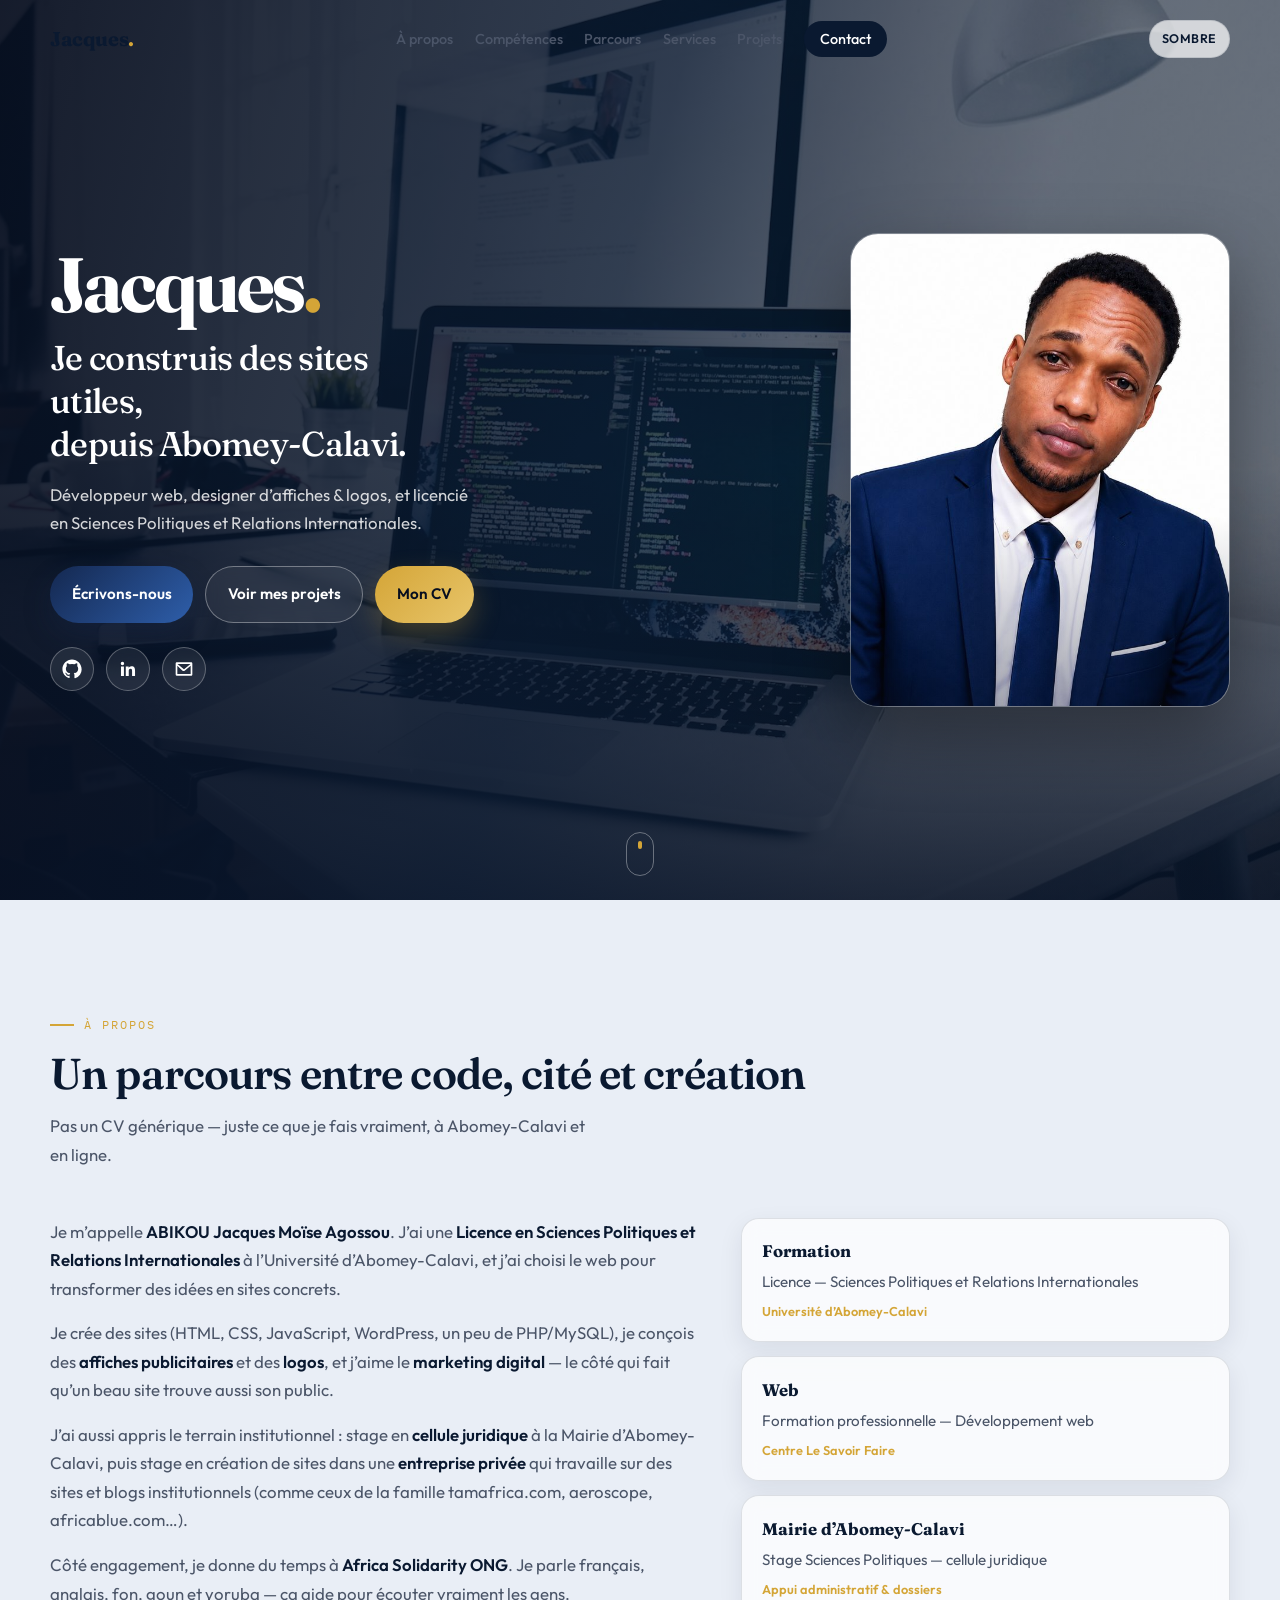
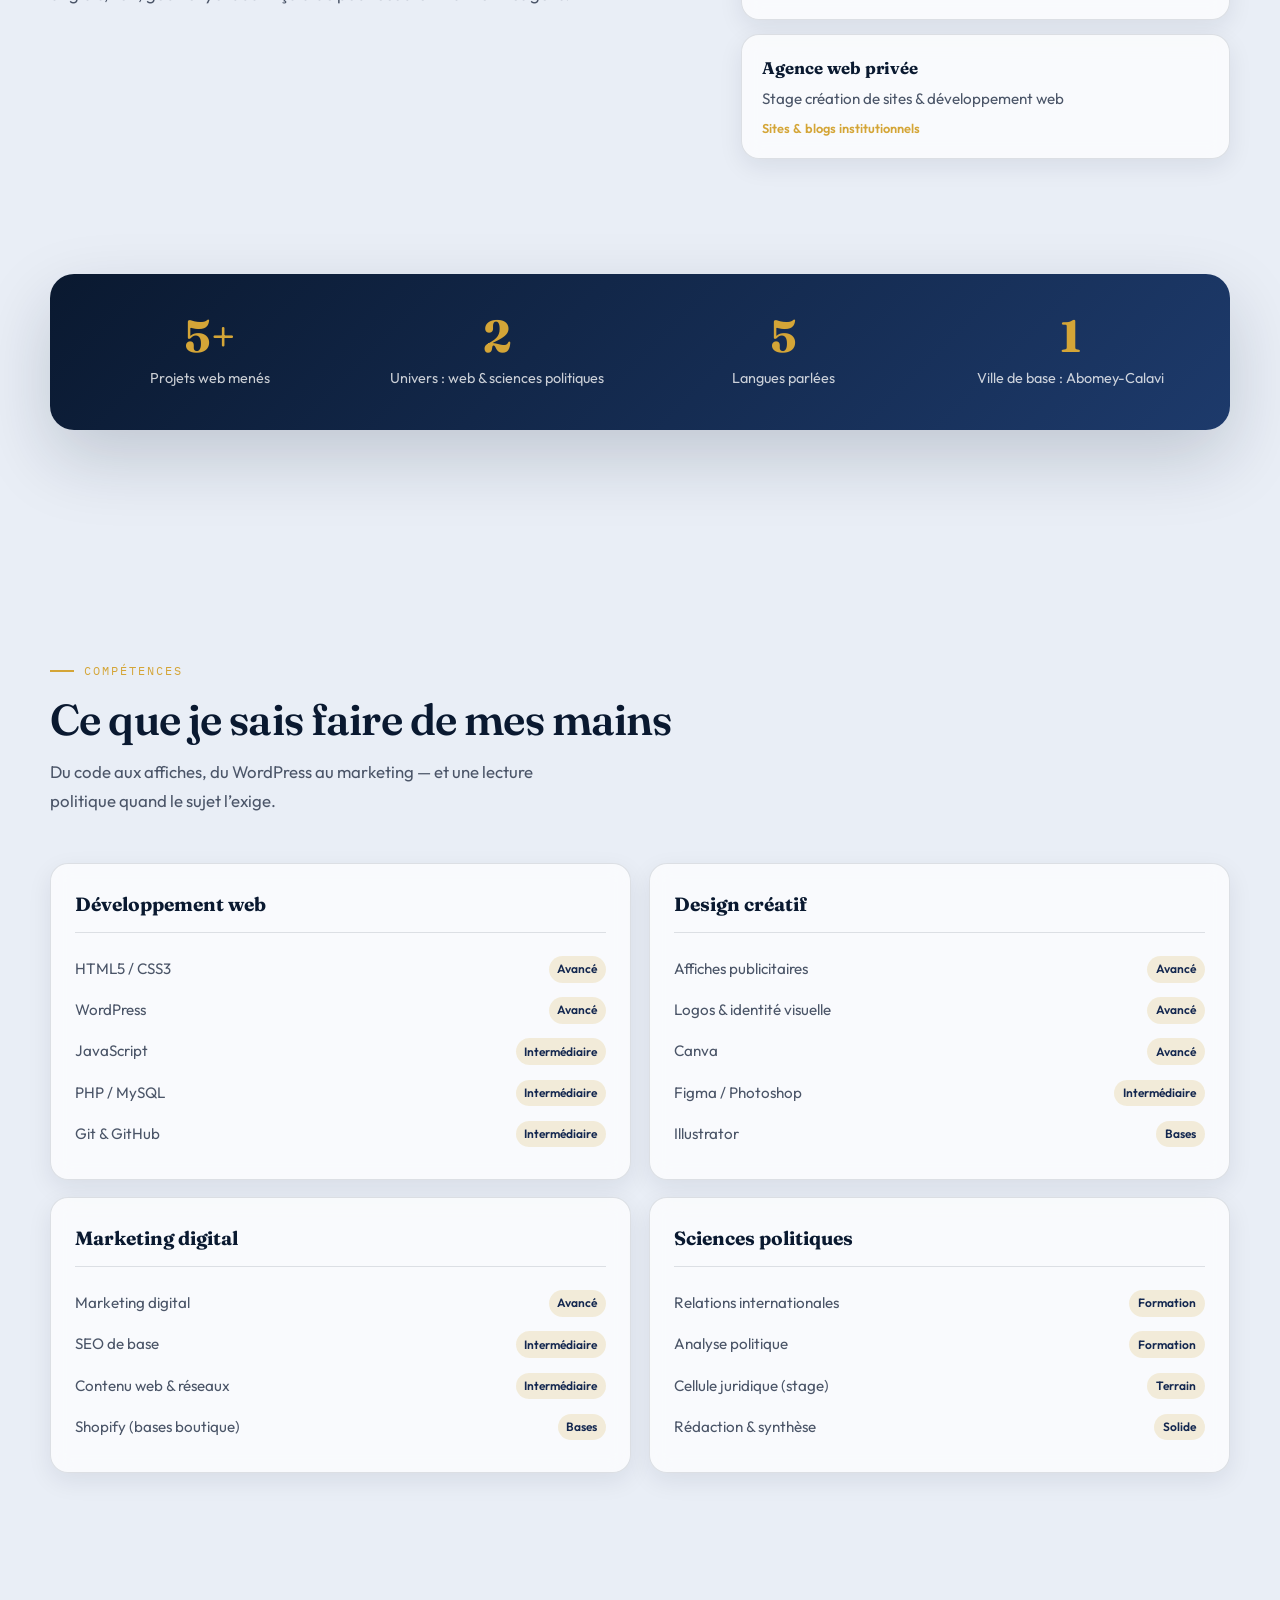
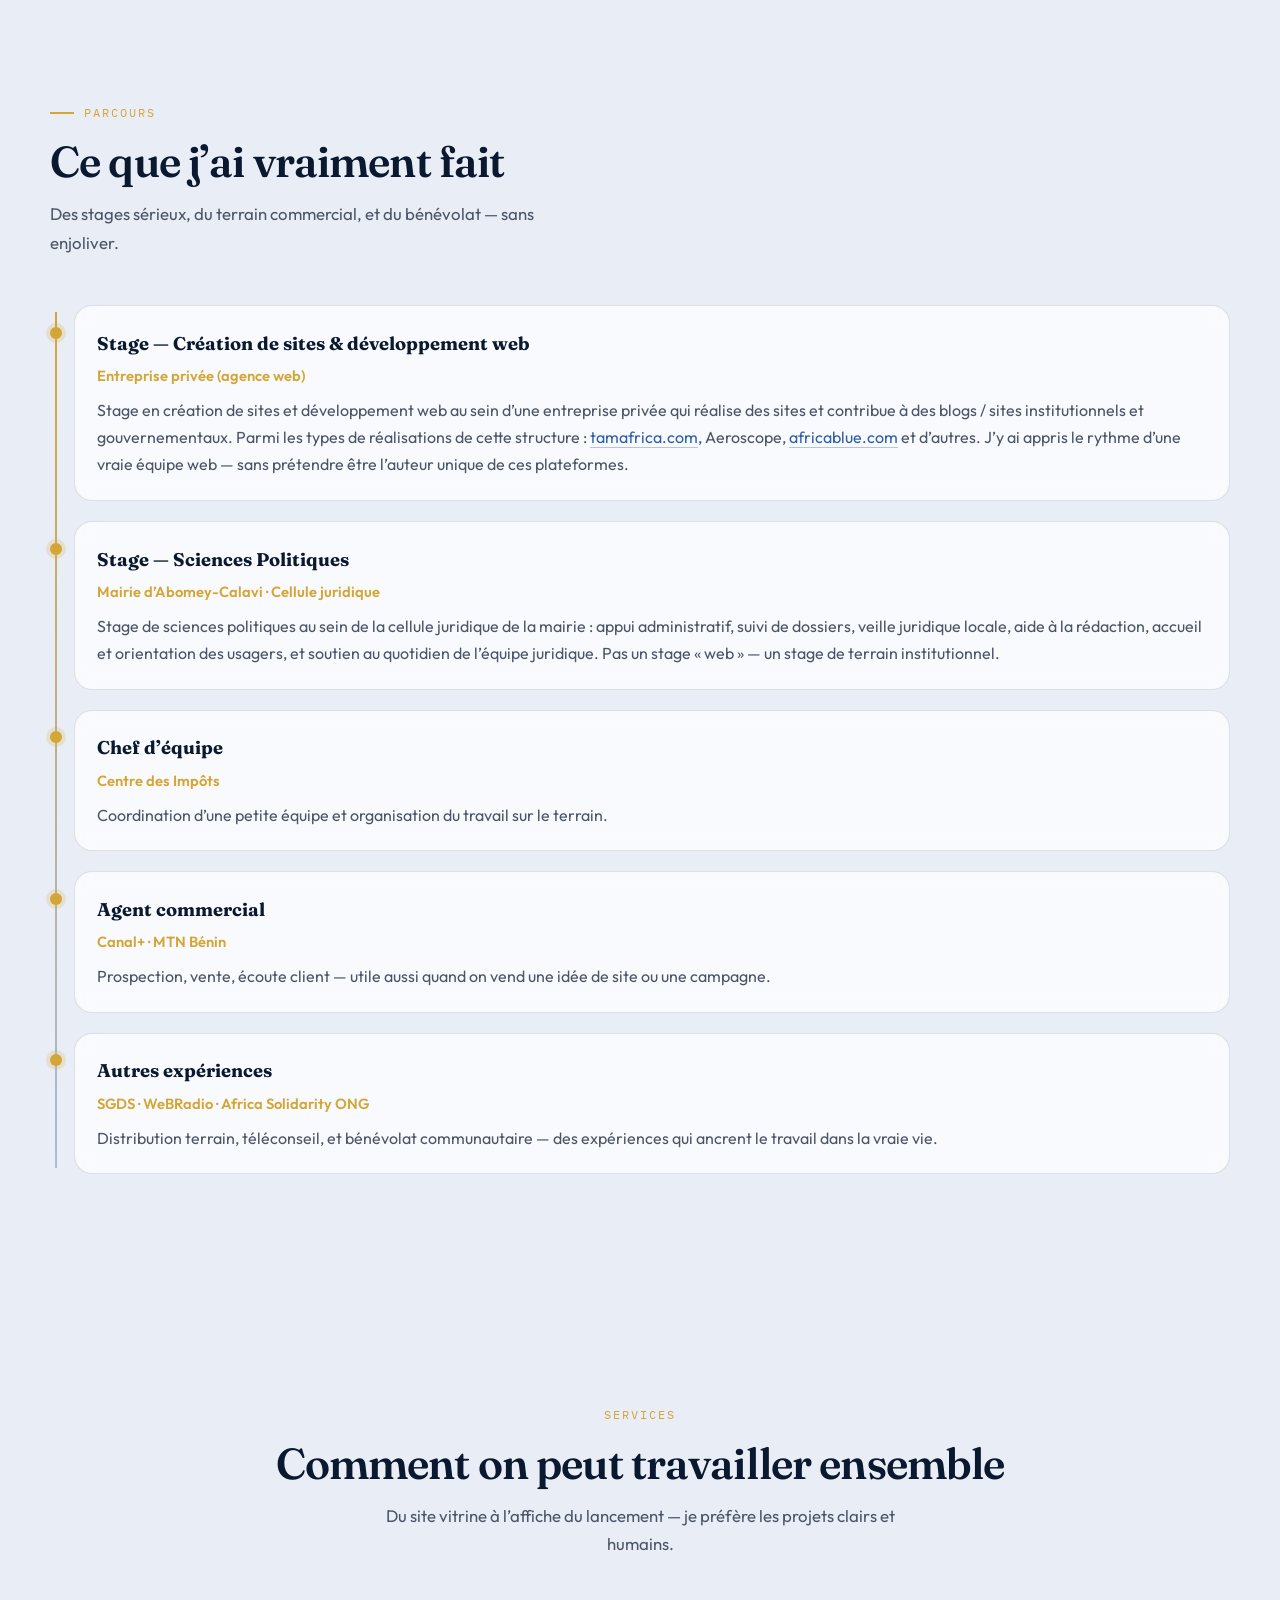
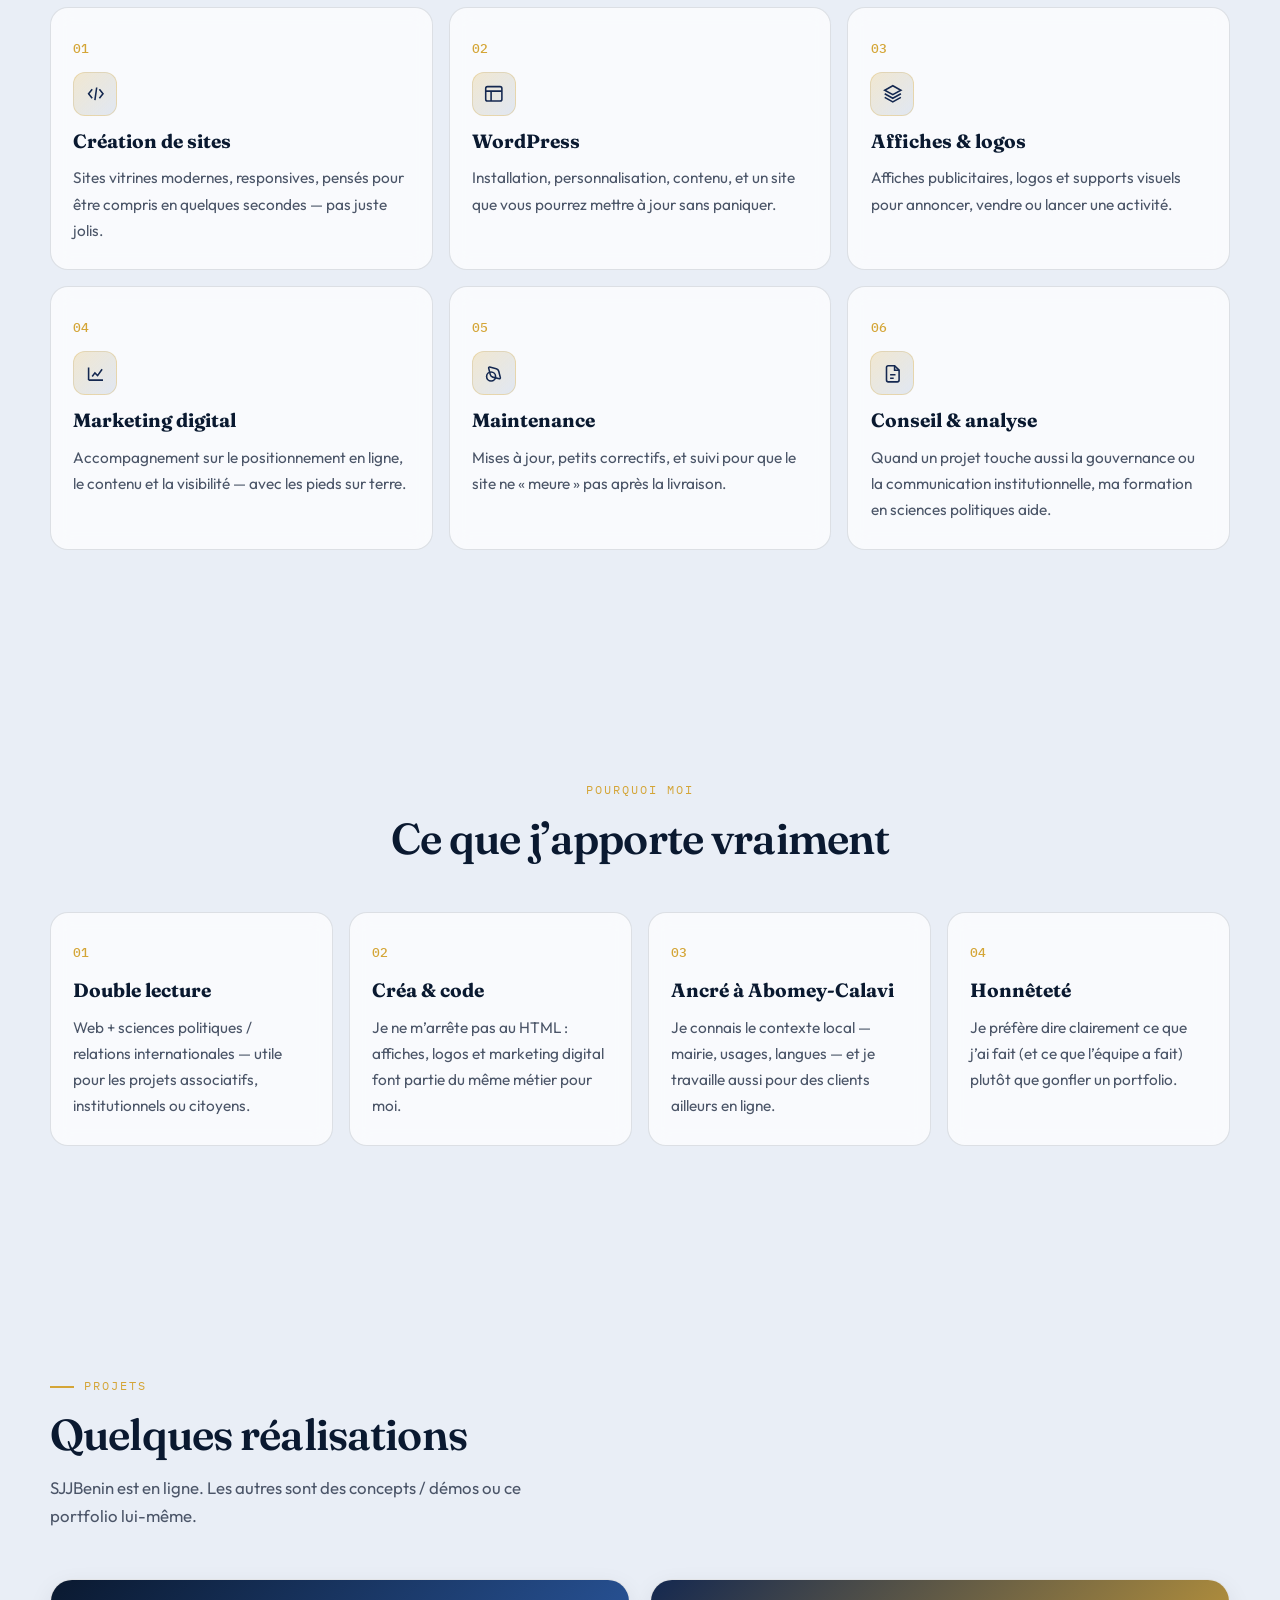
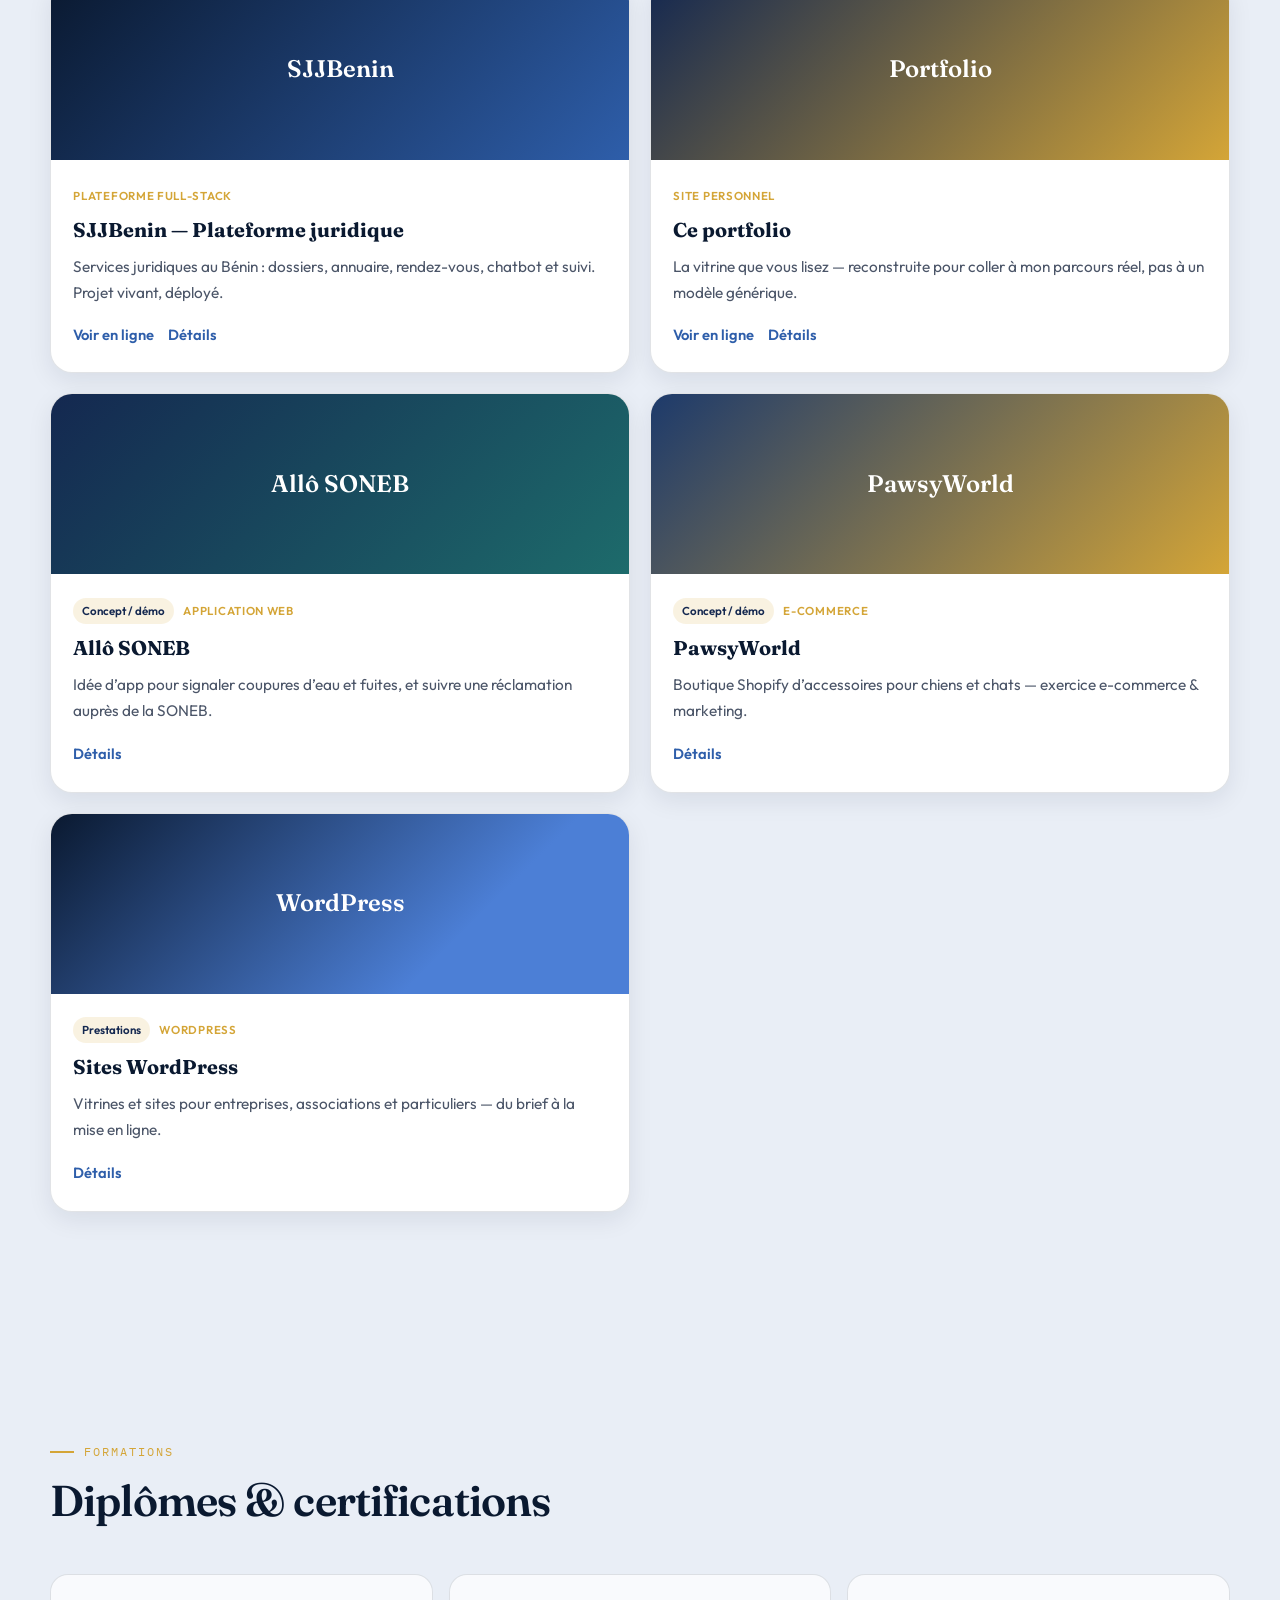
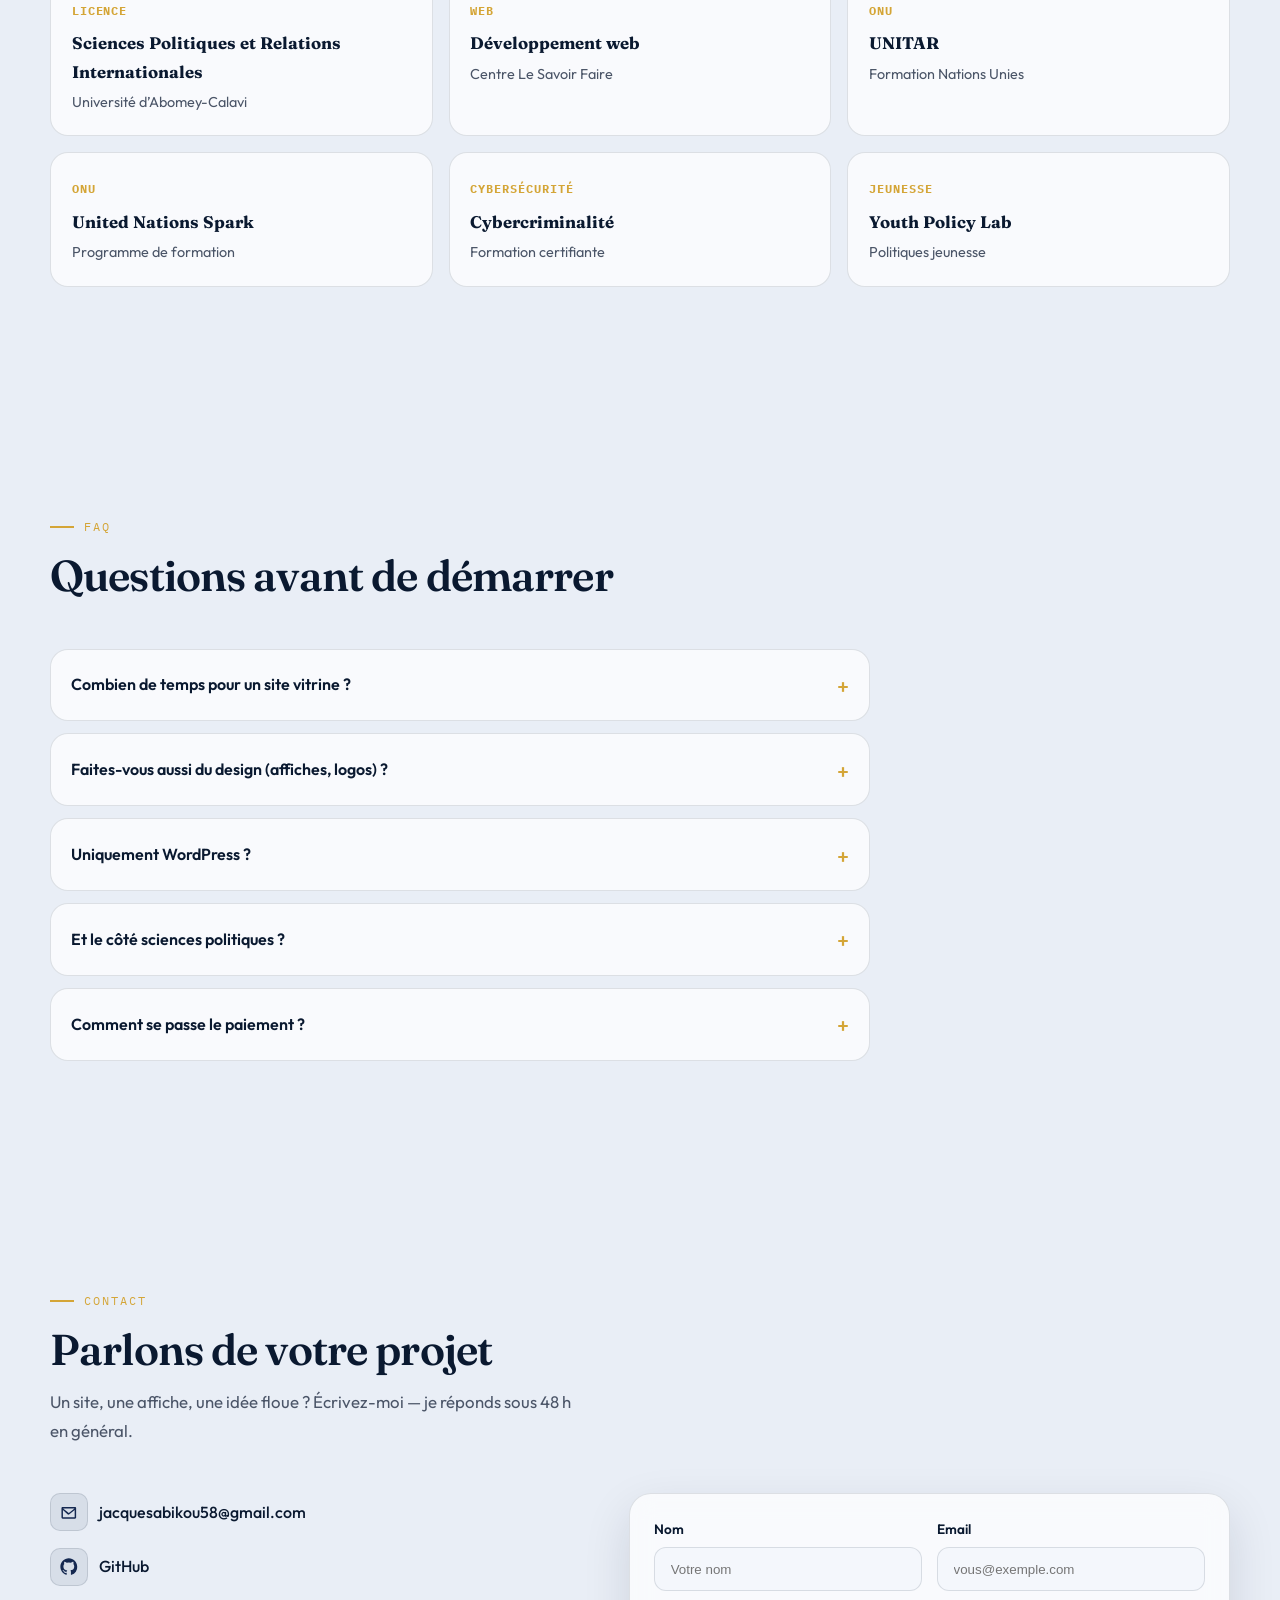
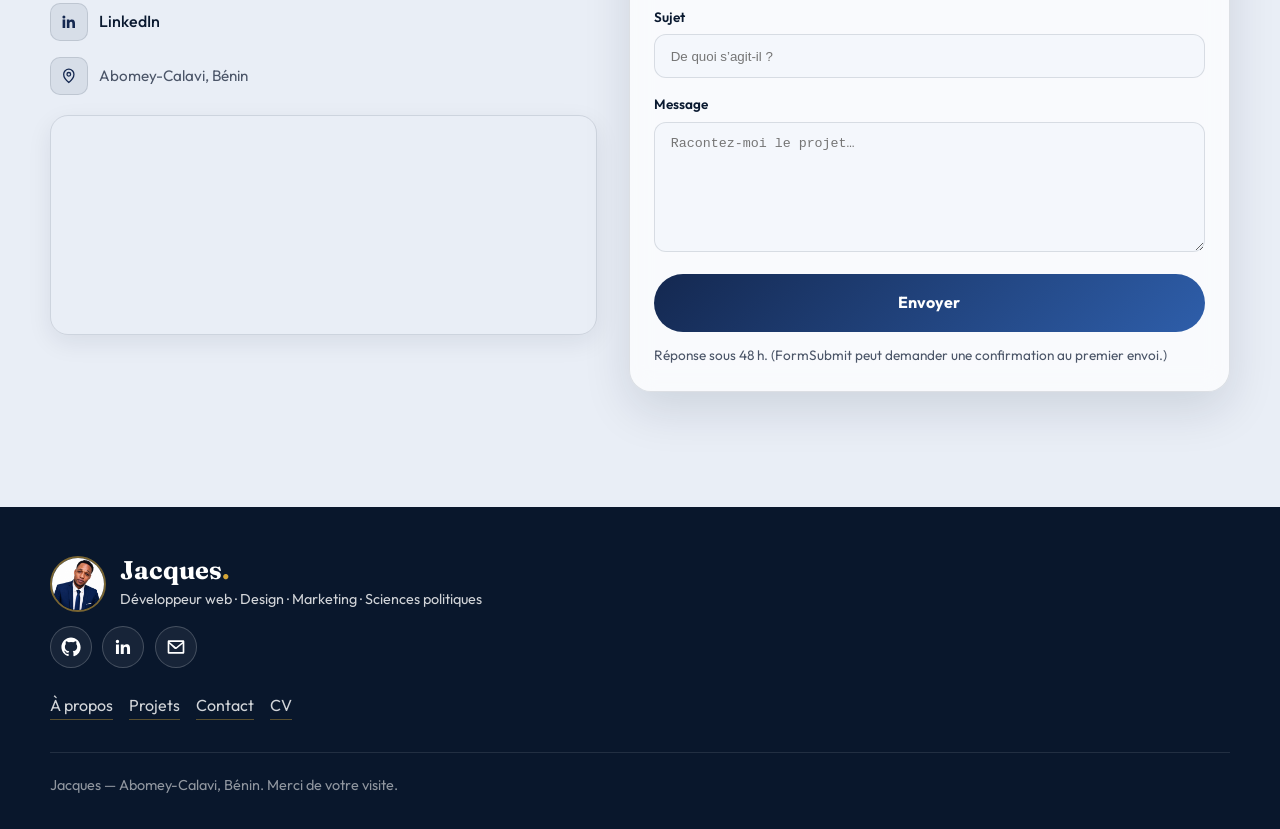
==== index.html @ 0af042c2 "Restore profile photo, laptop backdrop, and classic social icons." ====
<!DOCTYPE html>
<html lang="fr">
<head>
<meta charset="UTF-8">
<meta name="viewport" content="width=device-width, initial-scale=1.0">
<title>ABIKOU Jacques Moïse Agossou | Développeur Web & Sciences Politiques — Abomey-Calavi</title>
<meta name="description" content="Je suis Jacques, développeur web à Abomey-Calavi. Sites, WordPress, design d’affiches et logos, marketing digital — avec une formation en Sciences Politiques et Relations Internationales.">
<meta name="robots" content="index,follow">
<meta name="author" content="ABIKOU Jacques Moïse Agossou">
<meta name="theme-color" content="#0A1930">
<link rel="canonical" href="https://portfolio-jack-4640.vercel.app/">
<meta property="og:type" content="website">
<meta property="og:title" content="Jacques. — Développeur Web · Abomey-Calavi">
<meta property="og:description" content="Sites web, design créatif et marketing digital. Formation en Sciences Politiques et Relations Internationales.">
<meta property="og:url" content="https://portfolio-jack-4640.vercel.app/">
<meta property="og:image" content="https://portfolio-jack-4640.vercel.app/assets/profile.jpg">
<meta property="og:locale" content="fr_FR">
<meta name="twitter:card" content="summary_large_image">
<meta name="twitter:title" content="Jacques. — Développeur Web · Abomey-Calavi">
<meta name="twitter:description" content="Sites web, design créatif et marketing digital depuis Abomey-Calavi, Bénin.">
<meta name="twitter:image" content="https://portfolio-jack-4640.vercel.app/assets/profile.jpg">
<link rel="icon" href="assets/favicon.svg" type="image/svg+xml">
<script type="application/ld+json">
{
  "@context": "https://schema.org",
  "@type": "Person",
  "name": "ABIKOU Jacques Moïse Agossou",
  "alternateName": "Jacques",
  "email": "jacquesabikou58@gmail.com",
  "url": "https://portfolio-jack-4640.vercel.app/",
  "jobTitle": "Développeur Web",
  "description": "Développeur web, designer créatif et licencié en Sciences Politiques et Relations Internationales, basé à Abomey-Calavi, Bénin.",
  "alumniOf": {
    "@type": "CollegeOrUniversity",
    "name": "Université d'Abomey-Calavi"
  },
  "knowsAbout": [
    "Développement web",
    "WordPress",
    "Design graphique",
    "Marketing digital",
    "Sciences politiques",
    "Relations internationales"
  ],
  "address": {
    "@type": "PostalAddress",
    "addressLocality": "Abomey-Calavi",
    "addressCountry": "BJ"
  },
  "image": "https://portfolio-jack-4640.vercel.app/assets/profile.jpg",
  "sameAs": [
    "https://github.com/abikoujacquesmoiseagossou-wq",
    "https://www.linkedin.com/in/jacquesmoiseabikou-abikou/"
  ]
}
</script>
<link rel="preconnect" href="https://fonts.googleapis.com">
<link rel="preconnect" href="https://fonts.gstatic.com" crossorigin>
<link href="https://fonts.googleapis.com/css2?family=Fraunces:opsz,wght@9..144,400;9..144,500;9..144,600;9..144,700&family=Outfit:wght@300;400;500;600;700&family=IBM+Plex+Mono:wght@400;500&display=swap" rel="stylesheet">
<link rel="stylesheet" href="style.css">
</head>
<body>

<a class="skip-link" href="#main">Aller au contenu</a>

<div id="preloader" aria-hidden="true">
  <div class="loader-brand">Jacques<span>.</span></div>
  <div class="loader-bar"><i></i></div>
</div>

<div class="atmosphere" aria-hidden="true">
  <div class="orb orb-a"></div>
  <div class="orb orb-b"></div>
  <div class="orb orb-c"></div>
  <div class="grid-mesh"></div>
  <div class="grain"></div>
</div>

<header id="siteHeader">
  <nav class="nav wrap" aria-label="Navigation principale">
    <a href="#accueil" class="brand">Jacques<span class="dot">.</span></a>
    <ul class="nav-links" id="navLinks">
      <li><a href="#apropos">À propos</a></li>
      <li><a href="#competences">Compétences</a></li>
      <li><a href="#experience">Parcours</a></li>
      <li><a href="#services">Services</a></li>
      <li><a href="#projets">Projets</a></li>
      <li><a href="#contact" class="btn-nav-cta">Contact</a></li>
    </ul>
    <div class="nav-actions">
      <button type="button" class="theme-toggle" id="themeToggle" aria-label="Changer de thème">Clair</button>
      <button type="button" class="nav-toggle" id="navToggle" aria-label="Ouvrir le menu" aria-expanded="false">
        <span></span><span></span>
      </button>
    </div>
  </nav>
</header>

<main id="main">

<!-- HERO : laptop en arrière-plan, photo profil au premier plan -->
<section class="hero" id="accueil">
  <div class="hero-media" data-parallax aria-hidden="true">
    <img
      src="assets/developer-laptop.jpg"
      alt=""
      class="hero-bg-img"
      width="1600"
      height="1067"
      fetchpriority="high">
    <div class="hero-media-shade"></div>
  </div>
  <div class="wrap hero-grid">
    <div class="hero-content">
      <p class="hero-brand hero-anim" data-anim>Jacques<span>.</span></p>
      <h1 class="hero-title hero-anim" data-anim>Je construis des sites utiles,<br>depuis Abomey-Calavi.</h1>
      <p class="hero-sub hero-anim" data-anim>
        Développeur web, designer d’affiches &amp; logos, et licencié en Sciences Politiques et Relations Internationales.
      </p>
      <div class="hero-cta hero-anim" data-anim>
        <a href="#contact" class="btn btn-primary mag-btn">Écrivons-nous</a>
        <a href="#projets" class="btn btn-outline mag-btn">Voir mes projets</a>
        <a href="cv.html" class="btn btn-gold mag-btn">Mon CV</a>
      </div>
      <div class="hero-social hero-anim" data-anim>
        <a href="https://github.com/abikoujacquesmoiseagossou-wq" target="_blank" rel="noopener" aria-label="GitHub">
          <svg class="icon" viewBox="0 0 24 24" aria-hidden="true"><path fill="currentColor" d="M12 .5C5.73.5.5 5.73.5 12c0 5.08 3.29 9.39 7.86 10.91.57.1.78-.25.78-.55 0-.27-.01-1.17-.02-2.12-3.2.7-3.88-1.36-3.88-1.36-.52-1.34-1.28-1.7-1.28-1.7-1.05-.72.08-.71.08-.71 1.16.08 1.77 1.19 1.77 1.19 1.03 1.77 2.7 1.26 3.36.96.1-.75.4-1.26.73-1.55-2.55-.29-5.24-1.28-5.24-5.69 0-1.26.45-2.29 1.19-3.09-.12-.29-.52-1.47.11-3.06 0 0 .97-.31 3.18 1.18a11 11 0 0 1 5.8 0c2.2-1.49 3.17-1.18 3.17-1.18.64 1.59.24 2.77.12 3.06.74.8 1.18 1.83 1.18 3.09 0 4.42-2.69 5.4-5.25 5.68.41.36.78 1.08.78 2.17 0 1.57-.01 2.83-.01 3.22 0 .3.2.66.79.55A10.52 10.52 0 0 0 23.5 12c0-6.27-5.23-11.5-11.5-11.5z"/></svg>
        </a>
        <a href="https://www.linkedin.com/in/jacquesmoiseabikou-abikou/" target="_blank" rel="noopener" aria-label="LinkedIn">
          <svg class="icon" viewBox="0 0 24 24" aria-hidden="true"><path fill="currentColor" d="M20.45 20.45h-3.56v-5.57c0-1.33-.02-3.04-1.85-3.04-1.86 0-2.14 1.45-2.14 2.94v5.67H9.34V9h3.42v1.56h.05c.48-.9 1.64-1.85 3.37-1.85 3.6 0 4.27 2.37 4.27 5.45v6.29zM5.34 7.43a2.06 2.06 0 1 1 0-4.12 2.06 2.06 0 0 1 0 4.12zM7.12 20.45H3.56V9h3.56v11.45z"/></svg>
        </a>
        <a href="mailto:jacquesabikou58@gmail.com" aria-label="Email">
          <svg class="icon" viewBox="0 0 24 24" aria-hidden="true"><path fill="currentColor" d="M2 5.5C2 4.67 2.67 4 3.5 4h17c.83 0 1.5.67 1.5 1.5v13c0 .83-.67 1.5-1.5 1.5h-17A1.5 1.5 0 0 1 2 18.5v-13zm2.2.5 7.3 6.1a1 1 0 0 0 1 0L19.8 6H4.2zM4 8.1V18h16V8.1l-7.24 6.03a2.5 2.5 0 0 1-2.52 0L4 8.1z"/></svg>
        </a>
      </div>
    </div>
    <div class="hero-photo-wrap hero-anim" data-anim>
      <div class="photo-glass">
        <img src="assets/profile.jpg" alt="Portrait de ABIKOU Jacques Moïse Agossou" class="hero-photo" width="480" height="600">
      </div>
    </div>
  </div>
  <a href="#apropos" class="scroll-cue" aria-label="Descendre vers À propos"><span></span></a>
</section>

<!-- À PROPOS -->
<section id="apropos">
  <div class="wrap">
    <div class="section-head reveal">
      <p class="eyebrow">À propos</p>
      <h2 class="section-title">Un parcours entre code, cité et création</h2>
      <p class="section-lead">Pas un CV générique — juste ce que je fais vraiment, à Abomey-Calavi et en ligne.</p>
    </div>

    <div class="about-layout">
      <div class="about-copy reveal">
        <p>Je m’appelle <strong>ABIKOU Jacques Moïse Agossou</strong>. J’ai une <strong>Licence en Sciences Politiques et Relations Internationales</strong> à l’Université d’Abomey-Calavi, et j’ai choisi le web pour transformer des idées en sites concrets.</p>
        <p>Je crée des sites (HTML, CSS, JavaScript, WordPress, un peu de PHP/MySQL), je conçois des <strong>affiches publicitaires</strong> et des <strong>logos</strong>, et j’aime le <strong>marketing digital</strong> — le côté qui fait qu’un beau site trouve aussi son public.</p>
        <p>J’ai aussi appris le terrain institutionnel : stage en <strong>cellule juridique</strong> à la Mairie d’Abomey-Calavi, puis stage en création de sites dans une <strong>entreprise privée</strong> qui travaille sur des sites et blogs institutionnels (comme ceux de la famille tamafrica.com, aeroscope, africablue.com…).</p>
        <p>Côté engagement, je donne du temps à <strong>Africa Solidarity ONG</strong>. Je parle français, anglais, fon, goun et yoruba — ça aide pour écouter vraiment les gens.</p>
      </div>

      <aside class="about-facts reveal reveal-delay-1">
        <div class="fact">
          <h3>Formation</h3>
          <p>Licence — Sciences Politiques et Relations Internationales</p>
          <span>Université d’Abomey-Calavi</span>
        </div>
        <div class="fact">
          <h3>Web</h3>
          <p>Formation professionnelle — Développement web</p>
          <span>Centre Le Savoir Faire</span>
        </div>
        <div class="fact">
          <h3>Mairie d’Abomey-Calavi</h3>
          <p>Stage Sciences Politiques — cellule juridique</p>
          <span>Appui administratif &amp; dossiers</span>
        </div>
        <div class="fact">
          <h3>Agence web privée</h3>
          <p>Stage création de sites &amp; développement web</p>
          <span>Sites &amp; blogs institutionnels</span>
        </div>
      </aside>
    </div>
  </div>
</section>

<!-- CHIFFRES -->
<section id="stats" class="stats-section">
  <div class="wrap">
    <div class="stats-grid">
      <div class="stat reveal">
        <div class="stat-num" data-count="5"><span class="num-value">0</span>+</div>
        <p>Projets web menés</p>
      </div>
      <div class="stat reveal reveal-delay-1">
        <div class="stat-num" data-count="2"><span class="num-value">0</span></div>
        <p>Univers : web &amp; sciences politiques</p>
      </div>
      <div class="stat reveal reveal-delay-2">
        <div class="stat-num" data-count="5"><span class="num-value">0</span></div>
        <p>Langues parlées</p>
      </div>
      <div class="stat reveal reveal-delay-3">
        <div class="stat-num" data-count="1"><span class="num-value">0</span></div>
        <p>Ville de base : Abomey-Calavi</p>
      </div>
    </div>
  </div>
</section>

<!-- COMPÉTENCES -->
<section id="competences">
  <div class="wrap">
    <div class="section-head reveal">
      <p class="eyebrow">Compétences</p>
      <h2 class="section-title">Ce que je sais faire de mes mains</h2>
      <p class="section-lead">Du code aux affiches, du WordPress au marketing — et une lecture politique quand le sujet l’exige.</p>
    </div>

    <div class="skills-grid">
      <article class="skill-panel reveal">
        <h3>Développement web</h3>
        <ul>
          <li><span>HTML5 / CSS3</span><em>Avancé</em></li>
          <li><span>WordPress</span><em>Avancé</em></li>
          <li><span>JavaScript</span><em>Intermédiaire</em></li>
          <li><span>PHP / MySQL</span><em>Intermédiaire</em></li>
          <li><span>Git &amp; GitHub</span><em>Intermédiaire</em></li>
        </ul>
      </article>
      <article class="skill-panel reveal reveal-delay-1">
        <h3>Design créatif</h3>
        <ul>
          <li><span>Affiches publicitaires</span><em>Avancé</em></li>
          <li><span>Logos &amp; identité visuelle</span><em>Avancé</em></li>
          <li><span>Canva</span><em>Avancé</em></li>
          <li><span>Figma / Photoshop</span><em>Intermédiaire</em></li>
          <li><span>Illustrator</span><em>Bases</em></li>
        </ul>
      </article>
      <article class="skill-panel reveal reveal-delay-2">
        <h3>Marketing digital</h3>
        <ul>
          <li><span>Marketing digital</span><em>Avancé</em></li>
          <li><span>SEO de base</span><em>Intermédiaire</em></li>
          <li><span>Contenu web &amp; réseaux</span><em>Intermédiaire</em></li>
          <li><span>Shopify (bases boutique)</span><em>Bases</em></li>
        </ul>
      </article>
      <article class="skill-panel reveal reveal-delay-3">
        <h3>Sciences politiques</h3>
        <ul>
          <li><span>Relations internationales</span><em>Formation</em></li>
          <li><span>Analyse politique</span><em>Formation</em></li>
          <li><span>Cellule juridique (stage)</span><em>Terrain</em></li>
          <li><span>Rédaction &amp; synthèse</span><em>Solide</em></li>
        </ul>
      </article>
    </div>
  </div>
</section>

<!-- EXPÉRIENCES -->
<section id="experience">
  <div class="wrap">
    <div class="section-head reveal">
      <p class="eyebrow">Parcours</p>
      <h2 class="section-title">Ce que j’ai vraiment fait</h2>
      <p class="section-lead">Des stages sérieux, du terrain commercial, et du bénévolat — sans enjoliver.</p>
    </div>

    <div class="timeline">
      <article class="t-item reveal">
        <div class="t-dot" aria-hidden="true"></div>
        <div class="t-body">
          <h3>Stage — Création de sites &amp; développement web</h3>
          <h4>Entreprise privée (agence web)</h4>
          <p>Stage en création de sites et développement web au sein d’une entreprise privée qui réalise des sites et contribue à des blogs / sites institutionnels et gouvernementaux. Parmi les types de réalisations de cette structure : <a href="https://tamafrica.com" target="_blank" rel="noopener">tamafrica.com</a>, Aeroscope, <a href="https://africablue.com" target="_blank" rel="noopener">africablue.com</a> et d’autres. J’y ai appris le rythme d’une vraie équipe web — sans prétendre être l’auteur unique de ces plateformes.</p>
        </div>
      </article>
      <article class="t-item reveal reveal-delay-1">
        <div class="t-dot" aria-hidden="true"></div>
        <div class="t-body">
          <h3>Stage — Sciences Politiques</h3>
          <h4>Mairie d’Abomey-Calavi · Cellule juridique</h4>
          <p>Stage de sciences politiques au sein de la cellule juridique de la mairie : appui administratif, suivi de dossiers, veille juridique locale, aide à la rédaction, accueil et orientation des usagers, et soutien au quotidien de l’équipe juridique. Pas un stage « web » — un stage de terrain institutionnel.</p>
        </div>
      </article>
      <article class="t-item reveal reveal-delay-2">
        <div class="t-dot" aria-hidden="true"></div>
        <div class="t-body">
          <h3>Chef d’équipe</h3>
          <h4>Centre des Impôts</h4>
          <p>Coordination d’une petite équipe et organisation du travail sur le terrain.</p>
        </div>
      </article>
      <article class="t-item reveal">
        <div class="t-dot" aria-hidden="true"></div>
        <div class="t-body">
          <h3>Agent commercial</h3>
          <h4>Canal+ · MTN Bénin</h4>
          <p>Prospection, vente, écoute client — utile aussi quand on vend une idée de site ou une campagne.</p>
        </div>
      </article>
      <article class="t-item reveal reveal-delay-1">
        <div class="t-dot" aria-hidden="true"></div>
        <div class="t-body">
          <h3>Autres expériences</h3>
          <h4>SGDS · WeBRadio · Africa Solidarity ONG</h4>
          <p>Distribution terrain, téléconseil, et bénévolat communautaire — des expériences qui ancrent le travail dans la vraie vie.</p>
        </div>
      </article>
    </div>
  </div>
</section>

<!-- SERVICES -->
<section id="services">
  <div class="wrap">
    <div class="section-head center reveal">
      <p class="eyebrow">Services</p>
      <h2 class="section-title">Comment on peut travailler ensemble</h2>
      <p class="section-lead">Du site vitrine à l’affiche du lancement — je préfère les projets clairs et humains.</p>
    </div>

    <div class="services-grid">
      <article class="service-card reveal">
        <span class="service-num">01</span>
        <span class="service-icon" aria-hidden="true">
          <svg class="icon" viewBox="0 0 24 24" fill="none" stroke="currentColor" stroke-width="1.75"><path d="M8 7 4 12l4 5M16 7l4 5-4 5M13 5l-2 14"/></svg>
        </span>
        <h3>Création de sites</h3>
        <p>Sites vitrines modernes, responsives, pensés pour être compris en quelques secondes — pas juste jolis.</p>
      </article>
      <article class="service-card reveal reveal-delay-1">
        <span class="service-num">02</span>
        <span class="service-icon" aria-hidden="true">
          <svg class="icon" viewBox="0 0 24 24" fill="none" stroke="currentColor" stroke-width="1.75"><rect x="3" y="4" width="18" height="16" rx="2"/><path d="M3 9h18M9 20V9"/></svg>
        </span>
        <h3>WordPress</h3>
        <p>Installation, personnalisation, contenu, et un site que vous pourrez mettre à jour sans paniquer.</p>
      </article>
      <article class="service-card reveal reveal-delay-2">
        <span class="service-num">03</span>
        <span class="service-icon" aria-hidden="true">
          <svg class="icon" viewBox="0 0 24 24" fill="none" stroke="currentColor" stroke-width="1.75"><path d="M12 3 3 8l9 5 9-5-9-5z"/><path d="M3 12l9 5 9-5M3 16l9 5 9-5"/></svg>
        </span>
        <h3>Affiches &amp; logos</h3>
        <p>Affiches publicitaires, logos et supports visuels pour annoncer, vendre ou lancer une activité.</p>
      </article>
      <article class="service-card reveal">
        <span class="service-num">04</span>
        <span class="service-icon" aria-hidden="true">
          <svg class="icon" viewBox="0 0 24 24" fill="none" stroke="currentColor" stroke-width="1.75"><path d="M4 19V5M4 19h16M8 15l3-4 3 3 5-7"/></svg>
        </span>
        <h3>Marketing digital</h3>
        <p>Accompagnement sur le positionnement en ligne, le contenu et la visibilité — avec les pieds sur terre.</p>
      </article>
      <article class="service-card reveal reveal-delay-1">
        <span class="service-num">05</span>
        <span class="service-icon" aria-hidden="true">
          <svg class="icon" viewBox="0 0 24 24" fill="none" stroke="currentColor" stroke-width="1.75"><path d="M14.7 6.3a4 4 0 0 1 2.8 2.8l1.8 7.2a1 1 0 0 1-1.2 1.2l-7.2-1.8a4 4 0 0 1-2.8-2.8L6.3 5.7a1 1 0 0 1 1.2-1.2l7.2 1.8z"/><circle cx="9" cy="15" r="5"/></svg>
        </span>
        <h3>Maintenance</h3>
        <p>Mises à jour, petits correctifs, et suivi pour que le site ne « meure » pas après la livraison.</p>
      </article>
      <article class="service-card reveal reveal-delay-2">
        <span class="service-num">06</span>
        <span class="service-icon" aria-hidden="true">
          <svg class="icon" viewBox="0 0 24 24" fill="none" stroke="currentColor" stroke-width="1.75"><path d="M14 3H7a2 2 0 0 0-2 2v14a2 2 0 0 0 2 2h10a2 2 0 0 0 2-2V8l-5-5z"/><path d="M14 3v5h5M9 13h6M9 17h4"/></svg>
        </span>
        <h3>Conseil &amp; analyse</h3>
        <p>Quand un projet touche aussi la gouvernance ou la communication institutionnelle, ma formation en sciences politiques aide.</p>
      </article>
    </div>
  </div>
</section>

<!-- POURQUOI -->
<section id="pourquoi">
  <div class="wrap">
    <div class="section-head center reveal">
      <p class="eyebrow">Pourquoi moi</p>
      <h2 class="section-title">Ce que j’apporte vraiment</h2>
    </div>
    <div class="why-grid">
      <article class="why-card reveal">
        <span>01</span>
        <h3>Double lecture</h3>
        <p>Web + sciences politiques / relations internationales — utile pour les projets associatifs, institutionnels ou citoyens.</p>
      </article>
      <article class="why-card reveal reveal-delay-1">
        <span>02</span>
        <h3>Créa &amp; code</h3>
        <p>Je ne m’arrête pas au HTML : affiches, logos et marketing digital font partie du même métier pour moi.</p>
      </article>
      <article class="why-card reveal reveal-delay-2">
        <span>03</span>
        <h3>Ancré à Abomey-Calavi</h3>
        <p>Je connais le contexte local — mairie, usages, langues — et je travaille aussi pour des clients ailleurs en ligne.</p>
      </article>
      <article class="why-card reveal reveal-delay-3">
        <span>04</span>
        <h3>Honnêteté</h3>
        <p>Je préfère dire clairement ce que j’ai fait (et ce que l’équipe a fait) plutôt que gonfler un portfolio.</p>
      </article>
    </div>
  </div>
</section>

<!-- PROJETS -->
<section id="projets">
  <div class="wrap">
    <div class="section-head reveal">
      <p class="eyebrow">Projets</p>
      <h2 class="section-title">Quelques réalisations</h2>
      <p class="section-lead">SJJBenin est en ligne. Les autres sont des concepts / démos ou ce portfolio lui-même.</p>
    </div>

    <div class="grid-projects">
      <article class="project-card reveal">
        <div class="project-thumb thumb-a"><span>SJJBenin</span></div>
        <div class="project-body">
          <span class="project-tag">Plateforme full-stack</span>
          <h3>SJJBenin — Plateforme juridique</h3>
          <p>Services juridiques au Bénin : dossiers, annuaire, rendez-vous, chatbot et suivi. Projet vivant, déployé.</p>
          <div class="project-actions">
            <a href="https://juridiques-project.vercel.app/" class="project-live" target="_blank" rel="noopener">Voir en ligne</a>
            <button type="button" class="project-link" data-project="juridiques">Détails</button>
          </div>
        </div>
      </article>

      <article class="project-card reveal reveal-delay-1">
        <div class="project-thumb thumb-e"><span>Portfolio</span></div>
        <div class="project-body">
          <span class="project-tag">Site personnel</span>
          <h3>Ce portfolio</h3>
          <p>La vitrine que vous lisez — reconstruite pour coller à mon parcours réel, pas à un modèle générique.</p>
          <div class="project-actions">
            <a href="https://portfolio-jack-4640.vercel.app/" class="project-live" target="_blank" rel="noopener">Voir en ligne</a>
            <button type="button" class="project-link" data-project="portfolio">Détails</button>
          </div>
        </div>
      </article>

      <article class="project-card reveal reveal-delay-2">
        <div class="project-thumb thumb-b"><span>Allô SONEB</span></div>
        <div class="project-body">
          <span class="project-badge">Concept / démo</span>
          <span class="project-tag">Application web</span>
          <h3>Allô SONEB</h3>
          <p>Idée d’app pour signaler coupures d’eau et fuites, et suivre une réclamation auprès de la SONEB.</p>
          <button type="button" class="project-link" data-project="soneb">Détails</button>
        </div>
      </article>

      <article class="project-card reveal reveal-delay-3">
        <div class="project-thumb thumb-c"><span>PawsyWorld</span></div>
        <div class="project-body">
          <span class="project-badge">Concept / démo</span>
          <span class="project-tag">E-commerce</span>
          <h3>PawsyWorld</h3>
          <p>Boutique Shopify d’accessoires pour chiens et chats — exercice e-commerce &amp; marketing.</p>
          <button type="button" class="project-link" data-project="pawsy">Détails</button>
        </div>
      </article>

      <article class="project-card reveal">
        <div class="project-thumb thumb-d"><span>WordPress</span></div>
        <div class="project-body">
          <span class="project-badge">Prestations</span>
          <span class="project-tag">WordPress</span>
          <h3>Sites WordPress</h3>
          <p>Vitrines et sites pour entreprises, associations et particuliers — du brief à la mise en ligne.</p>
          <button type="button" class="project-link" data-project="wordpress">Détails</button>
        </div>
      </article>
    </div>
  </div>
</section>

<!-- CERTIFICATIONS -->
<section id="certifications">
  <div class="wrap">
    <div class="section-head reveal">
      <p class="eyebrow">Formations</p>
      <h2 class="section-title">Diplômes &amp; certifications</h2>
    </div>
    <div class="cert-grid">
      <div class="cert-card reveal">
        <strong>Licence</strong>
        <h3>Sciences Politiques et Relations Internationales</h3>
        <p>Université d’Abomey-Calavi</p>
      </div>
      <div class="cert-card reveal reveal-delay-1">
        <strong>Web</strong>
        <h3>Développement web</h3>
        <p>Centre Le Savoir Faire</p>
      </div>
      <div class="cert-card reveal reveal-delay-2">
        <strong>ONU</strong>
        <h3>UNITAR</h3>
        <p>Formation Nations Unies</p>
      </div>
      <div class="cert-card reveal reveal-delay-3">
        <strong>ONU</strong>
        <h3>United Nations Spark</h3>
        <p>Programme de formation</p>
      </div>
      <div class="cert-card reveal">
        <strong>Cybersécurité</strong>
        <h3>Cybercriminalité</h3>
        <p>Formation certifiante</p>
      </div>
      <div class="cert-card reveal reveal-delay-1">
        <strong>Jeunesse</strong>
        <h3>Youth Policy Lab</h3>
        <p>Politiques jeunesse</p>
      </div>
    </div>
  </div>
</section>

<!-- FAQ -->
<section id="faq">
  <div class="wrap">
    <div class="section-head reveal">
      <p class="eyebrow">FAQ</p>
      <h2 class="section-title">Questions avant de démarrer</h2>
    </div>
    <div class="faq-list">
      <div class="faq-item reveal">
        <button type="button" class="faq-question" aria-expanded="false">Combien de temps pour un site vitrine ? <span class="faq-icon">+</span></button>
        <div class="faq-answer"><div class="faq-answer-inner">Souvent 1 à 3 semaines selon le contenu et les allers-retours. On fixe un calendrier réaliste dès le départ.</div></div>
      </div>
      <div class="faq-item reveal">
        <button type="button" class="faq-question" aria-expanded="false">Faites-vous aussi du design (affiches, logos) ? <span class="faq-icon">+</span></button>
        <div class="faq-answer"><div class="faq-answer-inner">Oui. Affiches publicitaires, logos et supports de communication font partie de ce que je propose, en plus du web.</div></div>
      </div>
      <div class="faq-item reveal">
        <button type="button" class="faq-question" aria-expanded="false">Uniquement WordPress ? <span class="faq-icon">+</span></button>
        <div class="faq-answer"><div class="faq-answer-inner">Non. WordPress quand c’est le bon outil ; sinon HTML/CSS/JS sur-mesure selon le besoin et le budget.</div></div>
      </div>
      <div class="faq-item reveal">
        <button type="button" class="faq-question" aria-expanded="false">Et le côté sciences politiques ? <span class="faq-icon">+</span></button>
        <div class="faq-answer"><div class="faq-answer-inner">Je peux aider sur la lecture d’enjeux, la rédaction ou la communication de projets à dimension institutionnelle / citoyenne — en plus du site.</div></div>
      </div>
      <div class="faq-item reveal">
        <button type="button" class="faq-question" aria-expanded="false">Comment se passe le paiement ? <span class="faq-icon">+</span></button>
        <div class="faq-answer"><div class="faq-answer-inner">On se met d’accord avant de commencer : en général un acompte, puis le solde à la livraison.</div></div>
      </div>
    </div>
  </div>
</section>

<!-- CONTACT -->
<section id="contact">
  <div class="wrap">
    <div class="section-head reveal">
      <p class="eyebrow">Contact</p>
      <h2 class="section-title">Parlons de votre projet</h2>
      <p class="section-lead">Un site, une affiche, une idée floue ? Écrivez-moi — je réponds sous 48 h en général.</p>
    </div>

    <div class="contact-grid">
      <div class="reveal">
        <div class="contact-links">
          <a href="mailto:jacquesabikou58@gmail.com">
            <span class="ci-icon" aria-hidden="true"><svg class="icon" viewBox="0 0 24 24"><path fill="currentColor" d="M2 5.5C2 4.67 2.67 4 3.5 4h17c.83 0 1.5.67 1.5 1.5v13c0 .83-.67 1.5-1.5 1.5h-17A1.5 1.5 0 0 1 2 18.5v-13zm2.2.5 7.3 6.1a1 1 0 0 0 1 0L19.8 6H4.2zM4 8.1V18h16V8.1l-7.24 6.03a2.5 2.5 0 0 1-2.52 0L4 8.1z"/></svg></span>
            jacquesabikou58@gmail.com
          </a>
          <a href="https://github.com/abikoujacquesmoiseagossou-wq" target="_blank" rel="noopener">
            <span class="ci-icon" aria-hidden="true"><svg class="icon" viewBox="0 0 24 24"><path fill="currentColor" d="M12 .5C5.73.5.5 5.73.5 12c0 5.08 3.29 9.39 7.86 10.91.57.1.78-.25.78-.55 0-.27-.01-1.17-.02-2.12-3.2.7-3.88-1.36-3.88-1.36-.52-1.34-1.28-1.7-1.28-1.7-1.05-.72.08-.71.08-.71 1.16.08 1.77 1.19 1.77 1.19 1.03 1.77 2.7 1.26 3.36.96.1-.75.4-1.26.73-1.55-2.55-.29-5.24-1.28-5.24-5.69 0-1.26.45-2.29 1.19-3.09-.12-.29-.52-1.47.11-3.06 0 0 .97-.31 3.18 1.18a11 11 0 0 1 5.8 0c2.2-1.49 3.17-1.18 3.17-1.18.64 1.59.24 2.77.12 3.06.74.8 1.18 1.83 1.18 3.09 0 4.42-2.69 5.4-5.25 5.68.41.36.78 1.08.78 2.17 0 1.57-.01 2.83-.01 3.22 0 .3.2.66.79.55A10.52 10.52 0 0 0 23.5 12c0-6.27-5.23-11.5-11.5-11.5z"/></svg></span>
            GitHub
          </a>
          <a href="https://www.linkedin.com/in/jacquesmoiseabikou-abikou/" target="_blank" rel="noopener">
            <span class="ci-icon" aria-hidden="true"><svg class="icon" viewBox="0 0 24 24"><path fill="currentColor" d="M20.45 20.45h-3.56v-5.57c0-1.33-.02-3.04-1.85-3.04-1.86 0-2.14 1.45-2.14 2.94v5.67H9.34V9h3.42v1.56h.05c.48-.9 1.64-1.85 3.37-1.85 3.6 0 4.27 2.37 4.27 5.45v6.29zM5.34 7.43a2.06 2.06 0 1 1 0-4.12 2.06 2.06 0 0 1 0 4.12zM7.12 20.45H3.56V9h3.56v11.45z"/></svg></span>
            LinkedIn
          </a>
          <p class="contact-place">
            <span class="ci-icon" aria-hidden="true"><svg class="icon" viewBox="0 0 24 24" fill="none" stroke="currentColor" stroke-width="1.75"><path d="M12 21s-7-5.2-7-11a7 7 0 1 1 14 0c0 5.8-7 11-7 11z"/><circle cx="12" cy="10" r="2.5"/></svg></span>
            Abomey-Calavi, Bénin
          </p>
        </div>
        <div class="map-frame">
          <iframe src="https://www.google.com/maps?q=Abomey-Calavi,Benin&output=embed" loading="lazy" title="Carte — Abomey-Calavi, Bénin"></iframe>
        </div>
      </div>

      <form id="contactForm" class="reveal reveal-delay-1" action="https://formsubmit.co/jacquesabikou58@gmail.com" method="POST">
        <input type="hidden" name="_subject" value="Nouveau message — Portfolio Jacques">
        <input type="hidden" name="_captcha" value="false">
        <input type="hidden" name="_template" value="table">
        <input type="hidden" name="_next" value="https://portfolio-jack-4640.vercel.app/?sent=1#contact">
        <input type="text" name="_honey" class="honey" tabindex="-1" autocomplete="off" aria-hidden="true">
        <div class="form-row">
          <div class="field">
            <label for="name">Nom</label>
            <input type="text" id="name" name="name" placeholder="Votre nom" required>
          </div>
          <div class="field">
            <label for="email">Email</label>
            <input type="email" id="email" name="email" placeholder="vous@exemple.com" required>
          </div>
        </div>
        <div class="field">
          <label for="subject">Sujet</label>
          <input type="text" id="subject" name="subject" placeholder="De quoi s’agit-il ?" required>
        </div>
        <div class="field">
          <label for="message">Message</label>
          <textarea id="message" name="message" placeholder="Racontez-moi le projet…" required></textarea>
        </div>
        <button type="submit" class="submit-btn mag-btn">Envoyer</button>
        <p class="form-note" id="formNote">Réponse sous 48 h. (FormSubmit peut demander une confirmation au premier envoi.)</p>
      </form>
    </div>
  </div>
</section>

</main>

<footer>
  <div class="wrap footer-inner">
    <div>
      <div class="footer-brand-row">
        <img src="assets/profile.jpg" alt="Portrait de ABIKOU Jacques Moïse Agossou" class="footer-avatar" width="56" height="56">
        <div>
          <p class="footer-brand">Jacques<span>.</span></p>
          <p class="footer-tag">Développeur web · Design · Marketing · Sciences politiques</p>
        </div>
      </div>
      <div class="footer-social">
        <a href="https://github.com/abikoujacquesmoiseagossou-wq" target="_blank" rel="noopener" aria-label="GitHub">
          <svg class="icon" viewBox="0 0 24 24" aria-hidden="true"><path fill="currentColor" d="M12 .5C5.73.5.5 5.73.5 12c0 5.08 3.29 9.39 7.86 10.91.57.1.78-.25.78-.55 0-.27-.01-1.17-.02-2.12-3.2.7-3.88-1.36-3.88-1.36-.52-1.34-1.28-1.7-1.28-1.7-1.05-.72.08-.71.08-.71 1.16.08 1.77 1.19 1.77 1.19 1.03 1.77 2.7 1.26 3.36.96.1-.75.4-1.26.73-1.55-2.55-.29-5.24-1.28-5.24-5.69 0-1.26.45-2.29 1.19-3.09-.12-.29-.52-1.47.11-3.06 0 0 .97-.31 3.18 1.18a11 11 0 0 1 5.8 0c2.2-1.49 3.17-1.18 3.17-1.18.64 1.59.24 2.77.12 3.06.74.8 1.18 1.83 1.18 3.09 0 4.42-2.69 5.4-5.25 5.68.41.36.78 1.08.78 2.17 0 1.57-.01 2.83-.01 3.22 0 .3.2.66.79.55A10.52 10.52 0 0 0 23.5 12c0-6.27-5.23-11.5-11.5-11.5z"/></svg>
        </a>
        <a href="https://www.linkedin.com/in/jacquesmoiseabikou-abikou/" target="_blank" rel="noopener" aria-label="LinkedIn">
          <svg class="icon" viewBox="0 0 24 24" aria-hidden="true"><path fill="currentColor" d="M20.45 20.45h-3.56v-5.57c0-1.33-.02-3.04-1.85-3.04-1.86 0-2.14 1.45-2.14 2.94v5.67H9.34V9h3.42v1.56h.05c.48-.9 1.64-1.85 3.37-1.85 3.6 0 4.27 2.37 4.27 5.45v6.29zM5.34 7.43a2.06 2.06 0 1 1 0-4.12 2.06 2.06 0 0 1 0 4.12zM7.12 20.45H3.56V9h3.56v11.45z"/></svg>
        </a>
        <a href="mailto:jacquesabikou58@gmail.com" aria-label="Email">
          <svg class="icon" viewBox="0 0 24 24" aria-hidden="true"><path fill="currentColor" d="M2 5.5C2 4.67 2.67 4 3.5 4h17c.83 0 1.5.67 1.5 1.5v13c0 .83-.67 1.5-1.5 1.5h-17A1.5 1.5 0 0 1 2 18.5v-13zm2.2.5 7.3 6.1a1 1 0 0 0 1 0L19.8 6H4.2zM4 8.1V18h16V8.1l-7.24 6.03a2.5 2.5 0 0 1-2.52 0L4 8.1z"/></svg>
        </a>
      </div>
    </div>
    <div class="footer-nav">
      <a href="#apropos">À propos</a>
      <a href="#projets">Projets</a>
      <a href="#contact">Contact</a>
      <a href="cv.html">CV</a>
    </div>
    <p class="footer-sign">Jacques — Abomey-Calavi, Bénin. Merci de votre visite.</p>
  </div>
</footer>

<button type="button" id="backToTop" aria-label="Retour en haut">↑</button>

<div class="project-modal" id="projectModal" role="dialog" aria-modal="true" aria-labelledby="modalTitle" aria-hidden="true" hidden>
  <div class="project-modal-overlay" data-close-modal></div>
  <div class="project-modal-panel">
    <button type="button" class="project-modal-close" data-close-modal aria-label="Fermer">Fermer</button>
    <div class="project-modal-thumb" id="modalThumb"><span id="modalThumbTitle"></span></div>
    <div class="project-modal-body">
      <span class="project-tag" id="modalTag"></span>
      <h3 id="modalTitle"></h3>
      <p class="project-modal-intro" id="modalIntro"></p>
      <div id="modalSections"></div>
    </div>
  </div>
</div>

<script src="script.js"></script>
</body>
</html>
---- style.css ----
/* =========================================================
   Jacques. — Portfolio rebuild
   Navy / gold atmosphere · Fraunces + Outfit · motion-rich
   ========================================================= */

:root {
  --navy-950: #070E1F;
  --navy-900: #0A1930;
  --navy-800: #142850;
  --navy-700: #1D3A6B;
  --blue-500: #2E5EAA;
  --blue-400: #4C7FD6;
  --gold: #D4A537;
  --gold-soft: #E8C56A;
  --ink: #0A1930;
  --muted: #4B5568;
  --line: rgba(10, 25, 48, 0.12);
  --white: #FFFFFF;
  --bg: #E9EEF6;
  --bg-alt: #F4F7FC;
  --surface: rgba(255, 255, 255, 0.72);
  --surface-solid: #FFFFFF;
  --text: var(--ink);
  --text-muted: var(--muted);
  --border: var(--line);
  --shadow-sm: 0 8px 24px rgba(10, 25, 48, 0.08);
  --shadow-md: 0 18px 48px rgba(10, 25, 48, 0.12);
  --shadow-lg: 0 28px 70px rgba(10, 25, 48, 0.18);
  --radius: 18px;
  --ease: cubic-bezier(0.22, 0.9, 0.32, 1);
  --font-display: "Fraunces", Georgia, serif;
  --font-body: "Outfit", system-ui, sans-serif;
  --font-mono: "IBM Plex Mono", ui-monospace, monospace;
}

[data-theme="dark"] {
  --bg: #070E1F;
  --bg-alt: #0A1930;
  --surface: rgba(20, 40, 80, 0.55);
  --surface-solid: #142850;
  --text: #F2F5FA;
  --text-muted: #A9B4C4;
  --border: rgba(255, 255, 255, 0.1);
  --shadow-sm: 0 8px 24px rgba(0, 0, 0, 0.35);
  --shadow-md: 0 18px 48px rgba(0, 0, 0, 0.4);
  --shadow-lg: 0 28px 70px rgba(0, 0, 0, 0.55);
}

*, *::before, *::after { box-sizing: border-box; margin: 0; padding: 0; }
html { scroll-behavior: smooth; }
body {
  font-family: var(--font-body);
  color: var(--text);
  background: var(--bg);
  line-height: 1.7;
  overflow-x: hidden;
  -webkit-font-smoothing: antialiased;
  transition: background 0.5s var(--ease), color 0.5s var(--ease);
}
img { display: block; max-width: 100%; height: auto; }
a { color: inherit; text-decoration: none; }
button { font: inherit; color: inherit; background: none; border: 0; cursor: pointer; }
ul { list-style: none; }
.wrap { width: min(1180px, calc(100% - 2.5rem)); margin-inline: auto; }
section { padding: clamp(4.5rem, 9vw, 7.5rem) 0; position: relative; }
::selection { background: var(--gold); color: var(--navy-950); }

.skip-link {
  position: absolute; left: 1rem; top: -100px; z-index: 10000;
  background: var(--gold); color: var(--navy-950); padding: 0.7rem 1rem; border-radius: 10px;
}
.skip-link:focus { top: 1rem; }

/* ---------- Atmosphere (juridique-like depth) ---------- */
.atmosphere {
  position: fixed; inset: 0; z-index: -2; pointer-events: none; overflow: hidden;
  background:
    linear-gradient(165deg, rgba(233,238,246,0.92) 0%, rgba(247,249,252,0.9) 45%, rgba(228,234,244,0.94) 100%),
    url("assets/developer-laptop.jpg") center 20% / cover no-repeat;
  transition: background 0.6s var(--ease);
}
.atmosphere::before {
  content: ""; position: absolute; inset: 0;
  background:
    radial-gradient(1200px 600px at 8% -10%, rgba(212, 165, 55, 0.22), transparent 55%),
    radial-gradient(900px 520px at 95% 5%, rgba(46, 94, 170, 0.28), transparent 50%),
    radial-gradient(800px 500px at 50% 100%, rgba(20, 40, 80, 0.18), transparent 55%);
}
[data-theme="dark"] .atmosphere {
  background:
    linear-gradient(165deg, rgba(7,14,31,0.94) 0%, rgba(10,25,48,0.92) 50%, rgba(13,28,54,0.95) 100%),
    url("assets/developer-laptop.jpg") center 20% / cover no-repeat;
}
[data-theme="dark"] .atmosphere::before {
  background:
    radial-gradient(1000px 560px at 10% -5%, rgba(212, 165, 55, 0.14), transparent 50%),
    radial-gradient(900px 520px at 100% 0%, rgba(46, 94, 170, 0.35), transparent 55%),
    radial-gradient(700px 480px at 40% 110%, rgba(29, 58, 107, 0.5), transparent 50%);
}
.orb {
  position: absolute; border-radius: 50%; filter: blur(60px); opacity: 0.55;
  animation: orbFloat 18s var(--ease) infinite alternate;
}
.orb-a {
  width: 420px; height: 420px; left: -80px; top: 15%;
  background: radial-gradient(circle, rgba(212, 165, 55, 0.45), transparent 70%);
}
.orb-b {
  width: 520px; height: 520px; right: -120px; top: 40%;
  background: radial-gradient(circle, rgba(46, 94, 170, 0.4), transparent 70%);
  animation-duration: 22s; animation-delay: -4s;
}
.orb-c {
  width: 360px; height: 360px; left: 35%; bottom: -80px;
  background: radial-gradient(circle, rgba(20, 40, 80, 0.28), transparent 70%);
  animation-duration: 26s; animation-delay: -8s;
}
@keyframes orbFloat {
  from { transform: translate3d(0, 0, 0) scale(1); }
  to { transform: translate3d(40px, -50px, 0) scale(1.08); }
}
.grid-mesh {
  position: absolute; inset: 0;
  background-image:
    linear-gradient(rgba(10, 25, 48, 0.04) 1px, transparent 1px),
    linear-gradient(90deg, rgba(10, 25, 48, 0.04) 1px, transparent 1px);
  background-size: 56px 56px;
  mask-image: radial-gradient(ellipse at center, black 20%, transparent 75%);
  opacity: 0.7;
}
[data-theme="dark"] .grid-mesh {
  background-image:
    linear-gradient(rgba(255, 255, 255, 0.04) 1px, transparent 1px),
    linear-gradient(90deg, rgba(255, 255, 255, 0.04) 1px, transparent 1px);
}
.grain {
  position: absolute; inset: 0; opacity: 0.035;
  background-image: url("data:image/svg+xml,%3Csvg viewBox='0 0 200 200' xmlns='http://www.w3.org/2000/svg'%3E%3Cfilter id='n'%3E%3CfeTurbulence type='fractalNoise' baseFrequency='0.85' numOctaves='4' stitchTiles='stitch'/%3E%3C/filter%3E%3Crect width='100%25' height='100%25' filter='url(%23n)'/%3E%3C/svg%3E");
}

/* ---------- Preloader ---------- */
#preloader {
  position: fixed; inset: 0; z-index: 9999;
  display: grid; place-content: center; gap: 1.25rem;
  background: var(--navy-950); color: #fff;
  transition: opacity 0.7s var(--ease), visibility 0.7s var(--ease);
}
#preloader.hidden { opacity: 0; visibility: hidden; pointer-events: none; }
.loader-brand {
  font-family: var(--font-display); font-size: clamp(2rem, 5vw, 3rem); font-weight: 700;
  letter-spacing: -0.03em; animation: brandPulse 1.4s var(--ease) infinite;
}
.loader-brand span { color: var(--gold); }
.loader-bar {
  width: 140px; height: 3px; border-radius: 99px; background: rgba(255,255,255,0.12); overflow: hidden;
}
.loader-bar i {
  display: block; height: 100%; width: 40%;
  background: linear-gradient(90deg, var(--gold), var(--gold-soft));
  animation: loadSlide 1.1s ease-in-out infinite;
}
@keyframes brandPulse {
  0%, 100% { opacity: 0.7; transform: translateY(0); }
  50% { opacity: 1; transform: translateY(-4px); }
}
@keyframes loadSlide {
  0% { transform: translateX(-120%); }
  100% { transform: translateX(320%); }
}

/* ---------- Header ---------- */
header {
  position: fixed; top: 0; left: 0; right: 0; z-index: 100;
  padding: 1.25rem 0; transition: padding 0.35s var(--ease), background 0.35s, box-shadow 0.35s;
}
header.scrolled {
  padding: 0.7rem 0;
  background: color-mix(in srgb, var(--surface) 92%, transparent);
  backdrop-filter: blur(16px);
  box-shadow: var(--shadow-sm);
  border-bottom: 1px solid var(--border);
}
.nav { display: flex; align-items: center; justify-content: space-between; gap: 1rem; }
.brand {
  font-family: var(--font-display); font-weight: 700; font-size: 1.25rem; letter-spacing: -0.02em;
}
.brand .dot { color: var(--gold); }
.nav-links { display: flex; align-items: center; gap: 1.35rem; }
.nav-links a {
  font-size: 0.9rem; font-weight: 500; color: var(--text-muted);
  position: relative; transition: color 0.2s;
}
.nav-links a::after {
  content: ""; position: absolute; left: 0; bottom: -4px; width: 0; height: 2px;
  background: var(--gold); transition: width 0.25s var(--ease);
}
.nav-links a:hover { color: var(--text); }
.nav-links a:hover::after { width: 100%; }
.btn-nav-cta {
  padding: 0.55rem 1rem !important; border-radius: 999px;
  background: var(--navy-900); color: #fff !important;
}
[data-theme="dark"] .btn-nav-cta { background: var(--gold); color: var(--navy-950) !important; }
.btn-nav-cta::after { display: none !important; }
.nav-actions { display: flex; align-items: center; gap: 0.65rem; }
.theme-toggle {
  font-size: 0.78rem; font-weight: 600; letter-spacing: 0.04em; text-transform: uppercase;
  padding: 0.45rem 0.75rem; border-radius: 999px; border: 1px solid var(--border);
  background: var(--surface); transition: transform 0.25s var(--ease), background 0.25s;
}
.theme-toggle:hover { transform: translateY(-1px); }
.nav-toggle {
  display: none; width: 42px; height: 42px; place-items: center; gap: 6px; flex-direction: column;
}
.nav-toggle span {
  display: block; width: 22px; height: 2px; background: var(--text); transition: 0.25s var(--ease);
}
.nav-toggle.open span:first-child { transform: translateY(4px) rotate(45deg); }
.nav-toggle.open span:last-child { transform: translateY(-4px) rotate(-45deg); }

/* ---------- Buttons ---------- */
.btn {
  display: inline-flex; align-items: center; justify-content: center;
  padding: 0.9rem 1.35rem; border-radius: 999px; font-weight: 600; font-size: 0.95rem;
  transition: transform 0.3s var(--ease), box-shadow 0.3s, background 0.3s, color 0.3s, border-color 0.3s;
}
.btn-primary {
  background: linear-gradient(135deg, var(--navy-800), var(--blue-500));
  color: #fff; box-shadow: 0 12px 28px rgba(20, 40, 80, 0.28);
}
.btn-primary:hover { transform: translateY(-2px); box-shadow: 0 16px 36px rgba(20, 40, 80, 0.35); }
.btn-outline {
  border: 1.5px solid var(--border); background: var(--surface); backdrop-filter: blur(8px);
}
.btn-outline:hover { border-color: var(--gold); transform: translateY(-2px); }
.btn-gold {
  background: linear-gradient(135deg, var(--gold), var(--gold-soft));
  color: var(--navy-950); box-shadow: 0 12px 28px rgba(212, 165, 55, 0.28);
}
.btn-gold:hover { transform: translateY(-2px); }

/* ---------- Icons (classic line / brand marks) ---------- */
.icon { width: 1.15rem; height: 1.15rem; display: block; }
.hero-social .icon, .footer-social .icon { width: 1.25rem; height: 1.25rem; }
.service-icon .icon { width: 1.35rem; height: 1.35rem; }
.ci-icon .icon { width: 1.1rem; height: 1.1rem; }

/* ---------- Hero ---------- */
.hero {
  min-height: 100vh; min-height: 100dvh;
  display: grid; align-items: center;
  padding: 7rem 0 4.5rem; position: relative; overflow: hidden;
}
.hero-media {
  position: absolute; inset: 0; z-index: 0;
}
.hero-bg-img {
  width: 100%; height: 100%; object-fit: cover; object-position: center 28%;
  transform: scale(1.06); transition: transform 1.2s var(--ease);
  filter: saturate(0.92) brightness(0.85);
}
.hero.is-ready .hero-bg-img { transform: scale(1); }
.hero-media-shade {
  position: absolute; inset: 0;
  background:
    linear-gradient(105deg, rgba(7, 14, 31, 0.9) 0%, rgba(10, 25, 48, 0.78) 46%, rgba(10, 25, 48, 0.45) 72%, rgba(10, 25, 48, 0.35) 100%),
    linear-gradient(to top, rgba(7, 14, 31, 0.8) 0%, transparent 48%);
}
.hero-grid {
  position: relative; z-index: 1;
  display: grid; grid-template-columns: 1.15fr 0.85fr; gap: 2.5rem;
  align-items: center; color: #fff;
}
.hero-content { max-width: 640px; }
.hero-brand {
  font-family: var(--font-display);
  font-size: clamp(2.8rem, 7vw, 4.8rem);
  font-weight: 700; line-height: 0.95; letter-spacing: -0.04em;
  margin-bottom: 0.85rem;
}
.hero-brand span { color: var(--gold); }
.hero-title {
  font-family: var(--font-display);
  font-size: clamp(1.45rem, 3vw, 2.15rem);
  font-weight: 500; line-height: 1.25; letter-spacing: -0.02em;
  margin-bottom: 1rem; max-width: 18ch;
}
.hero-sub {
  font-size: 1.05rem; color: rgba(255, 255, 255, 0.82);
  max-width: 38ch; margin-bottom: 1.75rem;
}
.hero-cta { display: flex; flex-wrap: wrap; gap: 0.75rem; margin-bottom: 1.5rem; }
.hero-cta .btn-outline { color: #fff; border-color: rgba(255,255,255,0.35); background: rgba(255,255,255,0.06); }
.hero-social { display: flex; align-items: center; gap: 0.75rem; }
.hero-social a {
  width: 44px; height: 44px; border-radius: 50%;
  display: grid; place-items: center;
  color: #fff; border: 1px solid rgba(255,255,255,0.28);
  background: rgba(255,255,255,0.08); backdrop-filter: blur(8px);
  transition: transform 0.3s var(--ease), background 0.3s, border-color 0.3s, color 0.3s;
}
.hero-social a:hover {
  transform: translateY(-3px); color: var(--navy-950);
  background: var(--gold); border-color: var(--gold);
}

.hero-photo-wrap { justify-self: end; width: min(100%, 380px); }
.photo-glass {
  position: relative; border-radius: 28px; overflow: hidden;
  border: 1px solid rgba(255,255,255,0.22);
  box-shadow: 0 28px 70px rgba(0,0,0,0.35);
  background: rgba(255,255,255,0.06); backdrop-filter: blur(6px);
  transform: translateY(18px); opacity: 0;
  transition: transform 1s var(--ease), opacity 1s var(--ease);
}
.hero.is-ready .photo-glass { transform: none; opacity: 1; transition-delay: 0.35s; }
.hero-photo {
  width: 100%; aspect-ratio: 4 / 5; object-fit: cover; object-position: center top;
  display: block;
}
.photo-glass::after {
  content: ""; position: absolute; inset: 0;
  background: linear-gradient(to top, rgba(7,14,31,0.35), transparent 40%);
  pointer-events: none;
}

.hero-anim {
  opacity: 0; transform: translateY(28px);
  transition: opacity 0.9s var(--ease), transform 0.9s var(--ease);
}
.hero.is-ready .hero-anim { opacity: 1; transform: none; }
.hero.is-ready .hero-content .hero-anim:nth-child(1) { transition-delay: 0.1s; }
.hero.is-ready .hero-content .hero-anim:nth-child(2) { transition-delay: 0.22s; }
.hero.is-ready .hero-content .hero-anim:nth-child(3) { transition-delay: 0.34s; }
.hero.is-ready .hero-content .hero-anim:nth-child(4) { transition-delay: 0.46s; }
.hero.is-ready .hero-content .hero-anim:nth-child(5) { transition-delay: 0.58s; }

.scroll-cue {
  position: absolute; left: 50%; bottom: 1.5rem; transform: translateX(-50%);
  width: 28px; height: 44px; border: 1.5px solid rgba(255,255,255,0.35); border-radius: 999px;
  display: grid; place-items: start center; padding-top: 8px; z-index: 2;
}
.scroll-cue span {
  width: 4px; height: 8px; border-radius: 99px; background: var(--gold);
  animation: scrollDot 1.6s var(--ease) infinite;
}
@keyframes scrollDot {
  0% { transform: translateY(0); opacity: 1; }
  100% { transform: translateY(14px); opacity: 0; }
}

/* ---------- Sections ---------- */
.eyebrow {
  font-family: var(--font-mono); font-size: 0.75rem; color: var(--gold);
  text-transform: uppercase; letter-spacing: 0.16em; margin-bottom: 0.85rem;
  display: flex; align-items: center; gap: 0.65rem;
}
.eyebrow::before { content: ""; width: 1.5rem; height: 2px; background: var(--gold); }
.section-title {
  font-family: var(--font-display); font-weight: 600;
  font-size: clamp(1.85rem, 3.5vw, 2.7rem); letter-spacing: -0.02em;
  margin-bottom: 0.85rem; line-height: 1.15;
}
.section-lead { color: var(--text-muted); max-width: 540px; font-size: 1.05rem; }
.section-head { margin-bottom: 3rem; }
.section-head.center { text-align: center; }
.section-head.center .eyebrow { justify-content: center; }
.section-head.center .eyebrow::before { display: none; }
.section-head.center .section-lead { margin-inline: auto; }

.reveal {
  opacity: 0; transform: translateY(36px);
  transition: opacity 0.8s var(--ease), transform 0.8s var(--ease);
}
.reveal.visible { opacity: 1; transform: none; }
.reveal-delay-1 { transition-delay: 0.1s; }
.reveal-delay-2 { transition-delay: 0.2s; }
.reveal-delay-3 { transition-delay: 0.3s; }

/* ---------- About ---------- */
.about-layout {
  display: grid; grid-template-columns: 1.2fr 0.9fr; gap: 2.5rem; align-items: start;
}
.about-copy p { margin-bottom: 1rem; color: var(--text-muted); font-size: 1.05rem; }
.about-copy strong { color: var(--text); font-weight: 600; }
.about-facts { display: grid; gap: 0.9rem; }
.fact {
  padding: 1.15rem 1.25rem; border-radius: var(--radius);
  background: var(--surface); border: 1px solid var(--border);
  backdrop-filter: blur(10px); box-shadow: var(--shadow-sm);
  transition: transform 0.35s var(--ease), box-shadow 0.35s;
}
.fact:hover { transform: translateY(-4px); box-shadow: var(--shadow-md); }
.fact h3 { font-family: var(--font-display); font-size: 1.05rem; margin-bottom: 0.25rem; }
.fact p { color: var(--text-muted); font-size: 0.95rem; }
.fact span { display: block; margin-top: 0.35rem; font-size: 0.8rem; color: var(--gold); font-weight: 600; }

/* ---------- Stats ---------- */
.stats-section { padding-top: 0; }
.stats-grid {
  display: grid; grid-template-columns: repeat(4, 1fr); gap: 1rem;
  padding: 1.5rem; border-radius: calc(var(--radius) + 6px);
  background: linear-gradient(135deg, var(--navy-900), var(--navy-700));
  color: #fff; box-shadow: var(--shadow-lg);
}
.stat { text-align: center; padding: 1rem 0.5rem; }
.stat-num {
  font-family: var(--font-display); font-size: clamp(2rem, 4vw, 2.8rem); font-weight: 700;
  color: var(--gold); line-height: 1;
}
.stat p { margin-top: 0.45rem; font-size: 0.9rem; color: rgba(255,255,255,0.78); }

/* ---------- Skills ---------- */
.skills-grid { display: grid; grid-template-columns: repeat(2, 1fr); gap: 1.1rem; }
.skill-panel {
  padding: 1.5rem; border-radius: var(--radius);
  background: var(--surface); border: 1px solid var(--border);
  backdrop-filter: blur(10px); box-shadow: var(--shadow-sm);
  transition: transform 0.35s var(--ease), border-color 0.35s;
}
.skill-panel:hover { transform: translateY(-5px); border-color: rgba(212, 165, 55, 0.45); }
.skill-panel h3 {
  font-family: var(--font-display); font-size: 1.2rem; margin-bottom: 1rem;
  padding-bottom: 0.7rem; border-bottom: 1px solid var(--border);
}
.skill-panel li {
  display: flex; justify-content: space-between; gap: 1rem;
  padding: 0.45rem 0; color: var(--text-muted); font-size: 0.95rem;
}
.skill-panel em {
  font-style: normal; font-size: 0.75rem; font-weight: 600;
  color: var(--navy-800); background: rgba(212, 165, 55, 0.18);
  padding: 0.2rem 0.55rem; border-radius: 999px; white-space: nowrap;
}
[data-theme="dark"] .skill-panel em { color: var(--gold-soft); }

/* ---------- Timeline ---------- */
.timeline { position: relative; display: grid; gap: 1.25rem; padding-left: 1.5rem; }
.timeline::before {
  content: ""; position: absolute; left: 5px; top: 0.4rem; bottom: 0.4rem; width: 2px;
  background: linear-gradient(to bottom, var(--gold), rgba(46, 94, 170, 0.35));
}
.t-item { position: relative; }
.t-dot {
  position: absolute; left: -1.5rem; top: 1.35rem; width: 12px; height: 12px;
  border-radius: 50%; background: var(--gold); box-shadow: 0 0 0 4px rgba(212, 165, 55, 0.2);
}
.t-body {
  padding: 1.35rem 1.4rem; border-radius: var(--radius);
  background: var(--surface); border: 1px solid var(--border);
  backdrop-filter: blur(10px); transition: transform 0.35s var(--ease), box-shadow 0.35s;
}
.t-item:hover .t-body { transform: translateX(6px); box-shadow: var(--shadow-md); }
.t-body h3 { font-family: var(--font-display); font-size: 1.15rem; }
.t-body h4 { color: var(--gold); font-size: 0.92rem; font-weight: 600; margin: 0.25rem 0 0.55rem; }
.t-body p { color: var(--text-muted); }
.t-body a { color: var(--blue-500); border-bottom: 1px solid rgba(46, 94, 170, 0.35); }
[data-theme="dark"] .t-body a { color: var(--gold-soft); }

/* ---------- Services / Why ---------- */
.services-grid, .why-grid {
  display: grid; grid-template-columns: repeat(3, 1fr); gap: 1rem;
}
.service-card, .why-card {
  padding: 1.6rem 1.4rem; border-radius: var(--radius);
  background: var(--surface); border: 1px solid var(--border);
  backdrop-filter: blur(10px); position: relative; overflow: hidden;
  transition: transform 0.4s var(--ease), box-shadow 0.4s, border-color 0.4s;
}
.service-card::before, .why-card::before {
  content: ""; position: absolute; inset: auto -20% 0 -20%; height: 0;
  background: linear-gradient(135deg, rgba(212, 165, 55, 0.12), rgba(46, 94, 170, 0.1));
  transition: height 0.4s var(--ease); z-index: 0;
}
.service-card:hover, .why-card:hover {
  transform: translateY(-8px); box-shadow: var(--shadow-md);
  border-color: rgba(212, 165, 55, 0.4);
}
.service-card:hover::before, .why-card:hover::before { height: 100%; top: 0; }
.service-card > *, .why-card > * { position: relative; z-index: 1; }
.service-num, .why-card span {
  font-family: var(--font-mono); font-size: 0.8rem; color: var(--gold); font-weight: 500;
}
.service-icon {
  display: grid; place-items: center; width: 44px; height: 44px; margin: 0.7rem 0 0.35rem;
  border-radius: 12px; color: var(--navy-800);
  background: linear-gradient(135deg, rgba(212,165,55,0.22), rgba(46,94,170,0.12));
  border: 1px solid rgba(212,165,55,0.28);
}
[data-theme="dark"] .service-icon { color: var(--gold-soft); }
.service-card h3, .why-card h3 {
  font-family: var(--font-display); font-size: 1.2rem; margin: 0.55rem 0 0.5rem;
}
.service-card p, .why-card p { color: var(--text-muted); font-size: 0.96rem; }
.why-grid { grid-template-columns: repeat(4, 1fr); }

/* ---------- Projects ---------- */
.grid-projects {
  display: grid; grid-template-columns: repeat(2, 1fr); gap: 1.25rem;
}
.project-card {
  border-radius: calc(var(--radius) + 4px); overflow: hidden;
  background: var(--surface-solid); border: 1px solid var(--border);
  box-shadow: var(--shadow-sm);
  transition: transform 0.45s var(--ease), box-shadow 0.45s;
}
.project-card:hover { transform: translateY(-10px); box-shadow: var(--shadow-lg); }
.project-thumb {
  height: 180px; display: grid; place-items: center;
  color: #fff; font-family: var(--font-display); font-size: 1.5rem; font-weight: 600;
  position: relative; overflow: hidden;
}
.project-thumb::after {
  content: ""; position: absolute; inset: 0;
  background: linear-gradient(120deg, transparent 30%, rgba(255,255,255,0.18) 50%, transparent 70%);
  transform: translateX(-120%); transition: transform 0.8s var(--ease);
}
.project-card:hover .project-thumb::after { transform: translateX(120%); }
.thumb-a { background: linear-gradient(135deg, #0A1930, #2E5EAA); }
.thumb-b { background: linear-gradient(135deg, #142850, #1D6B6B); }
.thumb-c { background: linear-gradient(135deg, #1D3A6B, #D4A537); }
.thumb-d { background: linear-gradient(135deg, #0A1930, #4C7FD6 70%); }
.thumb-e { background: linear-gradient(135deg, #142850, #D4A537); }
.project-body { padding: 1.35rem 1.4rem 1.5rem; }
.project-tag {
  display: inline-block; font-size: 0.72rem; font-weight: 600; letter-spacing: 0.06em;
  text-transform: uppercase; color: var(--gold); margin-bottom: 0.45rem;
}
.project-badge {
  display: inline-block; font-size: 0.72rem; font-weight: 600;
  padding: 0.2rem 0.55rem; border-radius: 999px; margin-right: 0.4rem; margin-bottom: 0.45rem;
  background: rgba(212, 165, 55, 0.15); color: var(--navy-800);
}
[data-theme="dark"] .project-badge { color: var(--gold-soft); }
.project-body h3 { font-family: var(--font-display); font-size: 1.25rem; margin-bottom: 0.45rem; }
.project-body p { color: var(--text-muted); font-size: 0.96rem; margin-bottom: 1rem; }
.project-actions { display: flex; flex-wrap: wrap; gap: 0.85rem; align-items: center; }
.project-live, .project-link {
  font-weight: 600; font-size: 0.92rem; color: var(--blue-500);
  border-bottom: 1px solid transparent; transition: border-color 0.2s, color 0.2s;
}
.project-live:hover, .project-link:hover { border-color: currentColor; color: var(--gold); }
[data-theme="dark"] .project-live, [data-theme="dark"] .project-link { color: var(--gold-soft); }

/* ---------- Certs ---------- */
.cert-grid { display: grid; grid-template-columns: repeat(3, 1fr); gap: 1rem; }
.cert-card {
  padding: 1.3rem; border-radius: var(--radius);
  background: var(--surface); border: 1px solid var(--border);
  transition: transform 0.35s var(--ease);
}
.cert-card:hover { transform: translateY(-4px); }
.cert-card strong {
  font-family: var(--font-mono); font-size: 0.72rem; letter-spacing: 0.08em;
  text-transform: uppercase; color: var(--gold);
}
.cert-card h3 { font-family: var(--font-display); font-size: 1.05rem; margin: 0.4rem 0 0.25rem; }
.cert-card p { color: var(--text-muted); font-size: 0.9rem; }

/* ---------- FAQ ---------- */
.faq-list { display: grid; gap: 0.75rem; max-width: 820px; }
.faq-item {
  border: 1px solid var(--border); border-radius: var(--radius);
  background: var(--surface); overflow: hidden;
}
.faq-question {
  width: 100%; text-align: left; padding: 1.15rem 1.25rem;
  display: flex; justify-content: space-between; gap: 1rem; align-items: center;
  font-weight: 600; font-size: 1rem;
}
.faq-icon {
  font-family: var(--font-mono); font-size: 1.25rem; color: var(--gold);
  transition: transform 0.3s var(--ease);
}
.faq-item.open .faq-icon { transform: rotate(45deg); }
.faq-answer { max-height: 0; overflow: hidden; transition: max-height 0.4s var(--ease); }
.faq-answer-inner { padding: 0 1.25rem 1.15rem; color: var(--text-muted); }

/* ---------- Contact ---------- */
.contact-grid { display: grid; grid-template-columns: 1fr 1.1fr; gap: 2rem; }
.contact-links { display: grid; gap: 0.85rem; margin-bottom: 1.25rem; }
.contact-links a, .contact-place {
  display: inline-flex; align-items: center; gap: 0.7rem;
  font-weight: 500; color: var(--text); width: fit-content;
  transition: color 0.2s;
}
.contact-links a { border-bottom: 1px solid transparent; padding-bottom: 2px; }
.contact-links a:hover { color: var(--gold); border-bottom-color: rgba(212, 165, 55, 0.5); }
.ci-icon {
  width: 38px; height: 38px; border-radius: 10px; flex-shrink: 0;
  display: grid; place-items: center;
  background: rgba(20, 40, 80, 0.08); color: var(--navy-800);
  border: 1px solid var(--border);
}
[data-theme="dark"] .ci-icon { color: var(--gold-soft); background: rgba(255,255,255,0.06); }
.contact-place { color: var(--text-muted); font-size: 0.95rem; font-weight: 400; }
.map-frame {
  border-radius: var(--radius); overflow: hidden; border: 1px solid var(--border);
  height: 220px; box-shadow: var(--shadow-sm);
}
.map-frame iframe { width: 100%; height: 100%; border: 0; }
#contactForm {
  padding: 1.5rem; border-radius: calc(var(--radius) + 4px);
  background: var(--surface); border: 1px solid var(--border);
  backdrop-filter: blur(12px); box-shadow: var(--shadow-md);
}
.form-row { display: grid; grid-template-columns: 1fr 1fr; gap: 0.9rem; }
.field { margin-bottom: 0.9rem; }
.field label { display: block; font-size: 0.85rem; font-weight: 600; margin-bottom: 0.35rem; }
.field input, .field textarea {
  width: 100%; padding: 0.85rem 1rem; border-radius: 12px;
  border: 1px solid var(--border); background: var(--bg-alt); color: var(--text);
  transition: border-color 0.2s, box-shadow 0.2s;
}
.field textarea { min-height: 130px; resize: vertical; }
.field input:focus, .field textarea:focus {
  outline: none; border-color: var(--gold);
  box-shadow: 0 0 0 3px rgba(212, 165, 55, 0.18);
}
.honey { display: none !important; }
.submit-btn {
  width: 100%; padding: 0.95rem; border-radius: 999px; font-weight: 700;
  background: linear-gradient(135deg, var(--navy-800), var(--blue-500)); color: #fff;
  transition: transform 0.3s var(--ease), box-shadow 0.3s;
}
.submit-btn:hover { transform: translateY(-2px); box-shadow: var(--shadow-md); }
.form-note { margin-top: 0.75rem; font-size: 0.85rem; color: var(--text-muted); }
.form-note-success { color: #1f7a4c; font-weight: 600; }

/* ---------- Footer ---------- */
footer {
  padding: 3rem 0 2rem; border-top: 1px solid var(--border);
  background: color-mix(in srgb, var(--navy-900) 92%, black);
  color: rgba(255, 255, 255, 0.82);
}
.footer-inner { display: grid; gap: 1.5rem; }
.footer-brand-row { display: flex; align-items: center; gap: 0.9rem; margin-bottom: 0.85rem; }
.footer-avatar {
  width: 56px; height: 56px; border-radius: 50%; object-fit: cover;
  border: 2px solid rgba(212,165,55,0.55);
}
.footer-brand {
  font-family: var(--font-display); font-size: 1.6rem; font-weight: 700; color: #fff; line-height: 1.1;
}
.footer-brand span { color: var(--gold); }
.footer-tag { margin: 0.2rem 0 0; font-size: 0.9rem; }
.footer-social { display: flex; gap: 0.65rem; margin-top: 0.35rem; }
.footer-social a {
  width: 42px; height: 42px; border-radius: 50%;
  display: grid; place-items: center; color: #fff;
  border: 1px solid rgba(255,255,255,0.2); background: rgba(255,255,255,0.06);
  transition: transform 0.3s var(--ease), background 0.3s, color 0.3s, border-color 0.3s;
}
.footer-social a:hover {
  transform: translateY(-2px); background: var(--gold); color: var(--navy-950); border-color: var(--gold);
}
.footer-nav { display: flex; flex-wrap: wrap; gap: 1rem; }
.footer-nav a {
  border-bottom: 1px solid rgba(212, 165, 55, 0.4); transition: color 0.2s;
}
.footer-nav a:hover { color: var(--gold-soft); }
.footer-sign {
  margin-top: 0.5rem; padding-top: 1.25rem; border-top: 1px solid rgba(255,255,255,0.1);
  font-size: 0.9rem; color: rgba(255,255,255,0.55);
}

#backToTop {
  position: fixed; right: 1.25rem; bottom: 1.25rem; z-index: 90;
  width: 46px; height: 46px; border-radius: 50%;
  background: var(--gold); color: var(--navy-950); font-size: 1.2rem; font-weight: 700;
  box-shadow: var(--shadow-md); opacity: 0; visibility: hidden; transform: translateY(12px);
  transition: 0.35s var(--ease);
}
#backToTop.show { opacity: 1; visibility: visible; transform: none; }

/* ---------- Modal ---------- */
body.modal-open { overflow: hidden; }
.project-modal {
  position: fixed; inset: 0; z-index: 200; display: grid; place-items: center;
  padding: 1.25rem; opacity: 0; visibility: hidden; transition: 0.35s var(--ease);
}
.project-modal.open { opacity: 1; visibility: visible; }
.project-modal[hidden] { display: none; }
.project-modal.open[hidden] { display: grid; }
.project-modal-overlay { position: absolute; inset: 0; background: rgba(7, 14, 31, 0.65); backdrop-filter: blur(6px); }
.project-modal-panel {
  position: relative; z-index: 1; width: min(680px, 100%);
  max-height: min(86vh, 860px); overflow: auto;
  background: var(--surface-solid); border-radius: calc(var(--radius) + 6px);
  box-shadow: var(--shadow-lg); transform: translateY(24px) scale(0.98);
  transition: transform 0.4s var(--ease);
}
.project-modal.open .project-modal-panel { transform: none; }
.project-modal-close {
  position: absolute; top: 0.85rem; right: 0.85rem; z-index: 2;
  padding: 0.45rem 0.8rem; border-radius: 999px; background: rgba(255,255,255,0.9);
  color: var(--navy-900); font-weight: 600; font-size: 0.85rem;
}
.project-modal-thumb {
  height: 160px; display: grid; place-items: center; color: #fff;
  font-family: var(--font-display); font-size: 1.4rem; font-weight: 600;
}
.project-modal-body { padding: 1.4rem 1.5rem 1.75rem; }
.project-modal-body h3 { font-family: var(--font-display); font-size: 1.5rem; margin: 0.4rem 0 0.7rem; }
.project-modal-intro { color: var(--text-muted); margin-bottom: 1rem; }
.modal-block { margin-bottom: 1rem; }
.modal-block h5 {
  font-family: var(--font-display); font-size: 1rem; margin-bottom: 0.4rem; color: var(--gold);
}
.modal-block ul { padding-left: 1.1rem; list-style: disc; color: var(--text-muted); }
.modal-tech-tags { display: flex; flex-wrap: wrap; gap: 0.4rem; }
.modal-tech-tags span {
  font-size: 0.78rem; font-weight: 600; padding: 0.25rem 0.6rem; border-radius: 999px;
  background: rgba(46, 94, 170, 0.12); color: var(--navy-800);
}
[data-theme="dark"] .modal-tech-tags span { color: var(--gold-soft); background: rgba(212,165,55,0.12); }
.modal-live a { font-weight: 700; color: var(--blue-500); border-bottom: 1px solid currentColor; }

/* ---------- Responsive ---------- */
@media (max-width: 980px) {
  .about-layout, .contact-grid, .hero-grid { grid-template-columns: 1fr; }
  .hero-photo-wrap { justify-self: start; width: min(280px, 70%); order: -1; }
  .skills-grid, .grid-projects { grid-template-columns: 1fr; }
  .services-grid { grid-template-columns: 1fr 1fr; }
  .why-grid, .cert-grid, .stats-grid { grid-template-columns: 1fr 1fr; }
  .nav-toggle { display: grid; }
  .nav-links {
    position: fixed; inset: 0 0 0 auto; width: min(300px, 86vw);
    flex-direction: column; align-items: flex-start; gap: 1rem;
    padding: 5.5rem 1.5rem 2rem;
    background: var(--surface-solid); border-left: 1px solid var(--border);
    transform: translateX(105%); transition: transform 0.4s var(--ease);
    box-shadow: var(--shadow-lg);
  }
  .nav-links.open { transform: none; }
}
@media (max-width: 640px) {
  .services-grid, .why-grid, .cert-grid, .stats-grid, .form-row { grid-template-columns: 1fr; }
  .hero-content { padding-bottom: 4.5rem; }
  .hero-cta { flex-direction: column; align-items: stretch; }
  .btn { width: 100%; }
}

@media (prefers-reduced-motion: reduce) {
  html { scroll-behavior: auto; }
  *, *::before, *::after {
    animation-duration: 0.01ms !important;
    animation-iteration-count: 1 !important;
    transition-duration: 0.01ms !important;
  }
  .reveal, .hero-anim { opacity: 1; transform: none; }
  .orb { animation: none; }
}
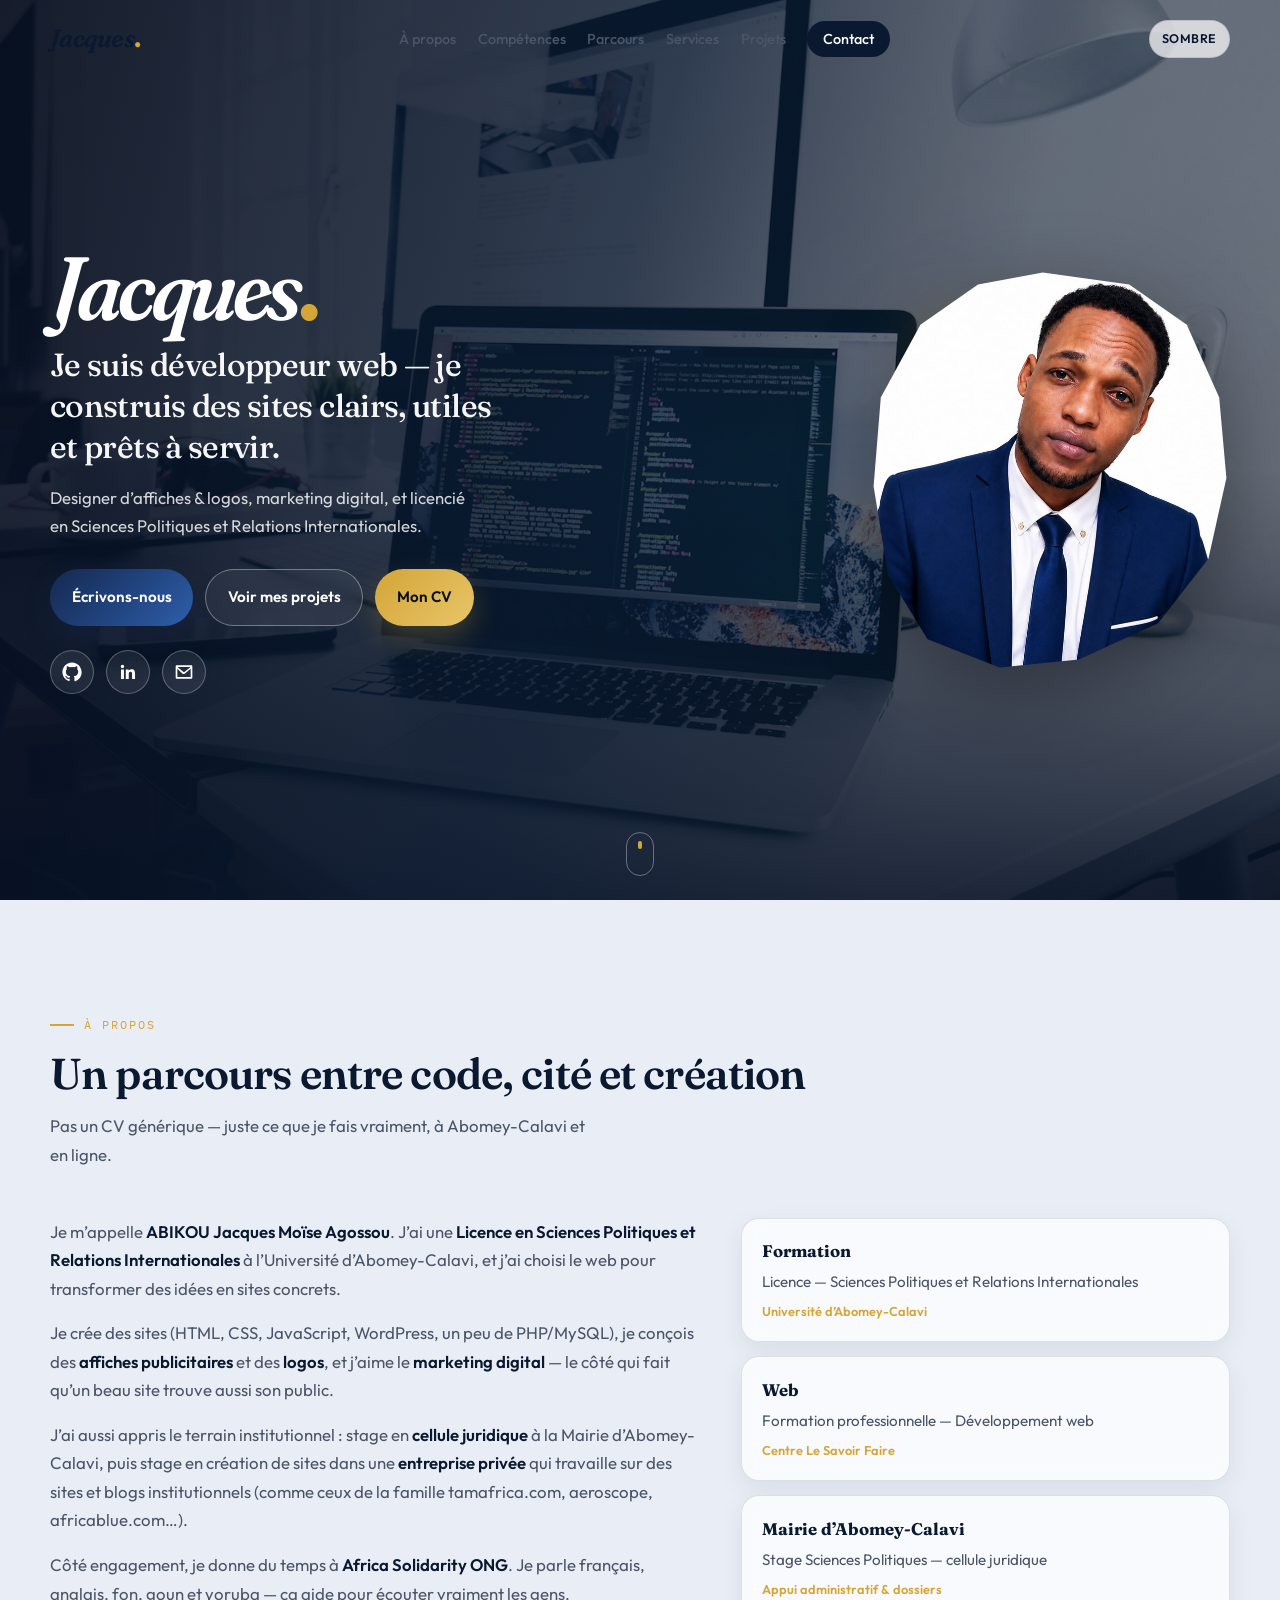
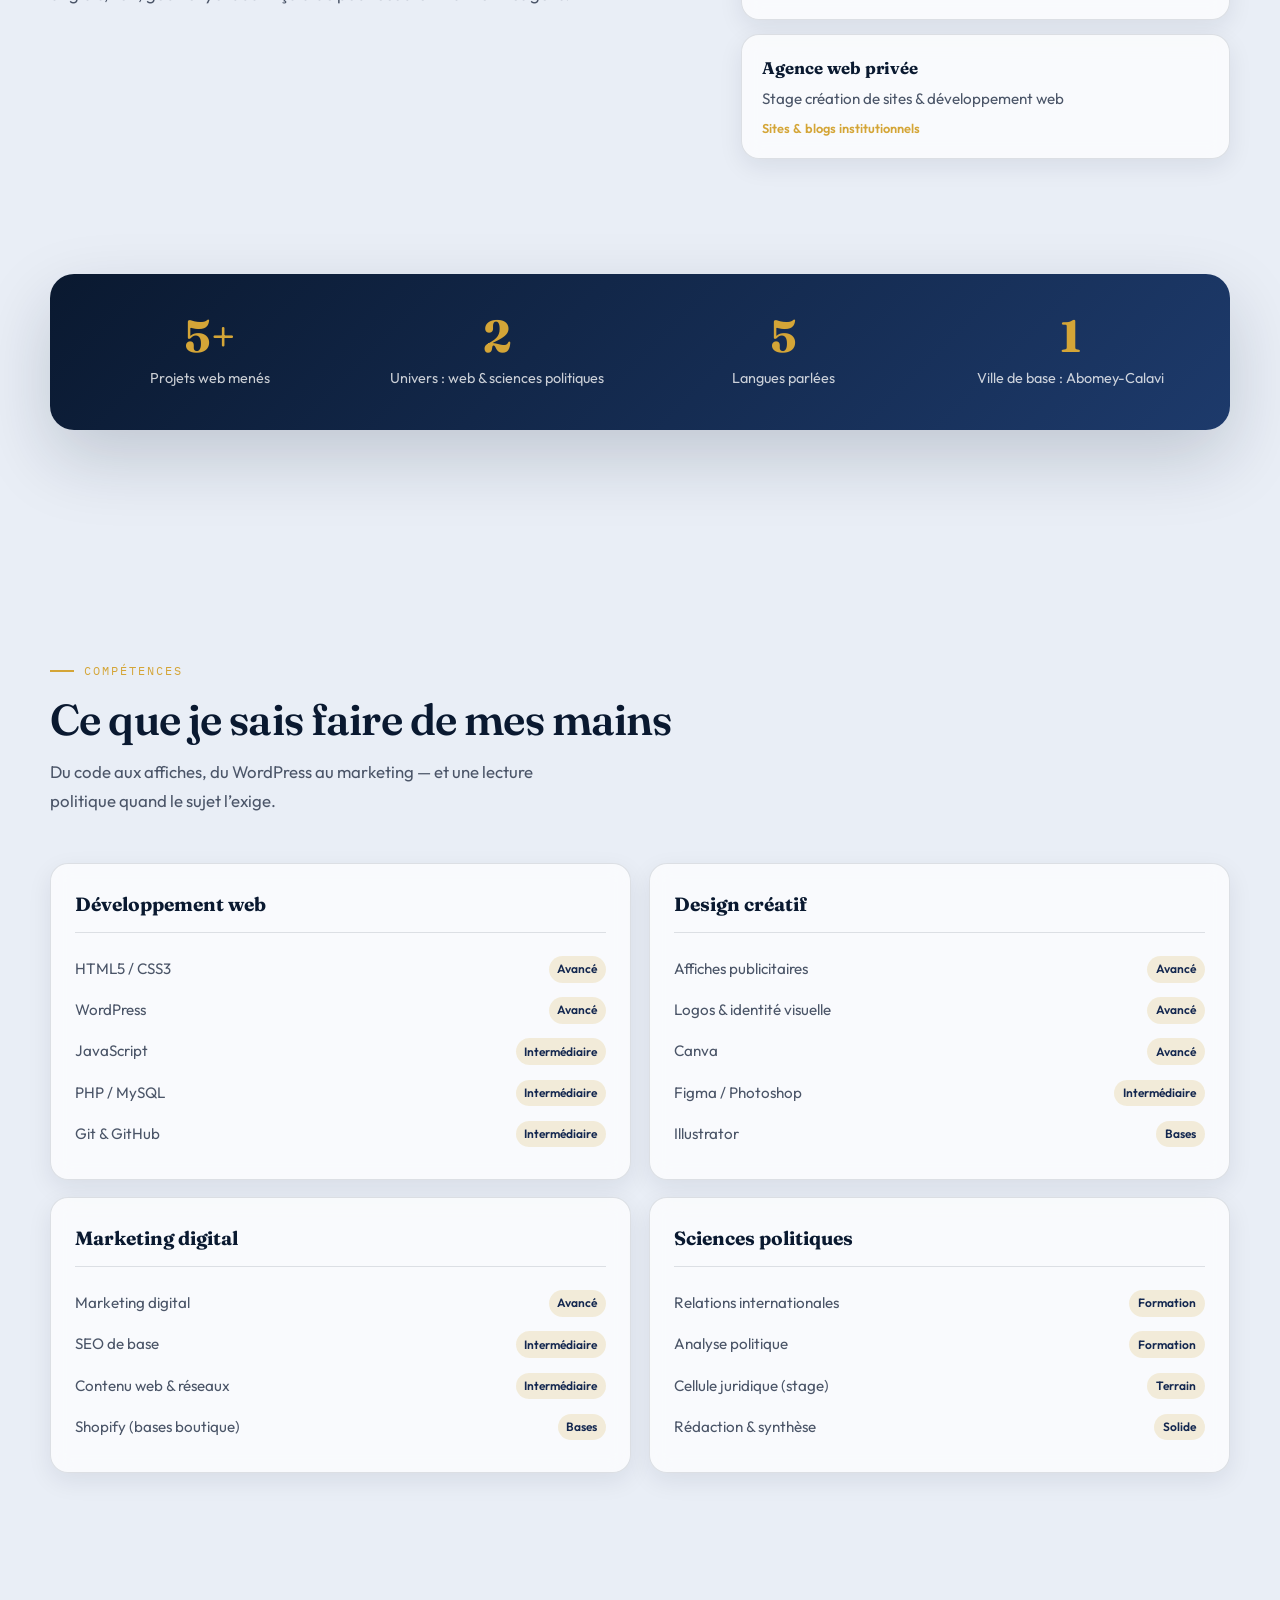
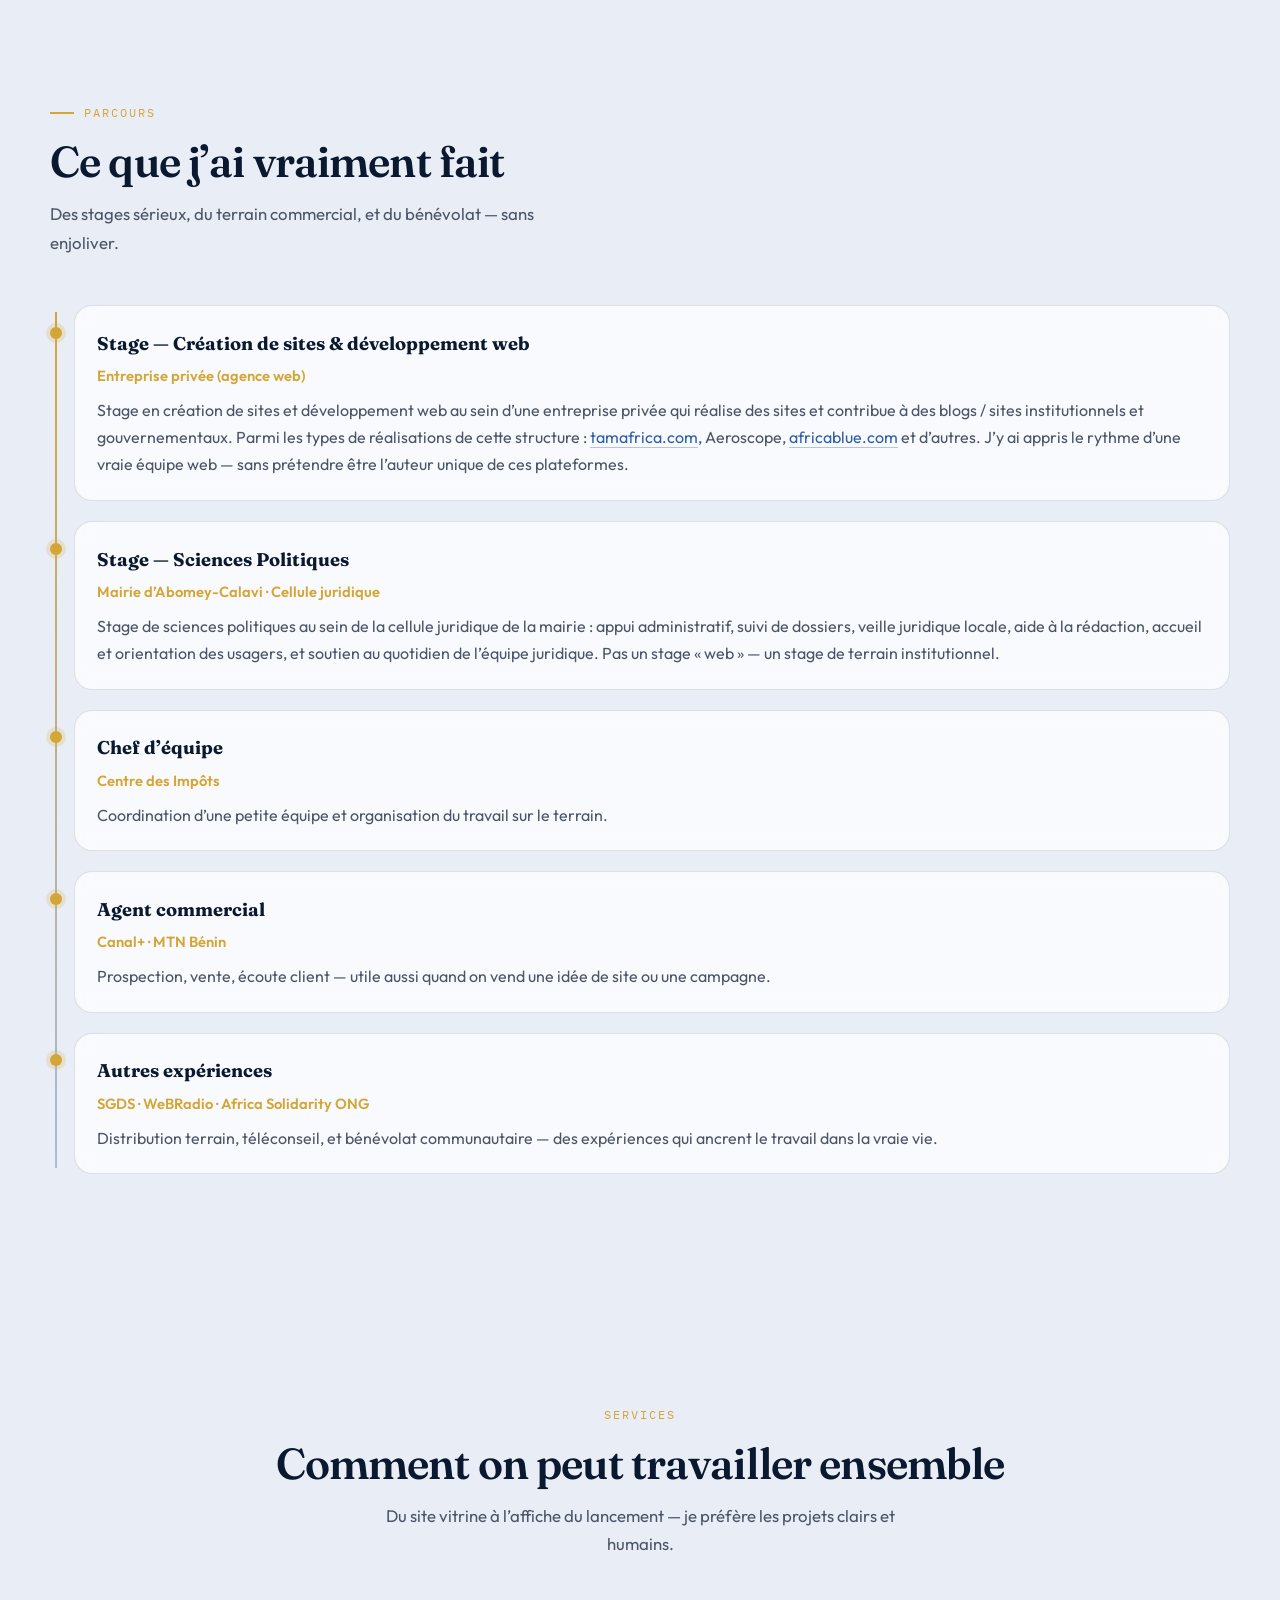
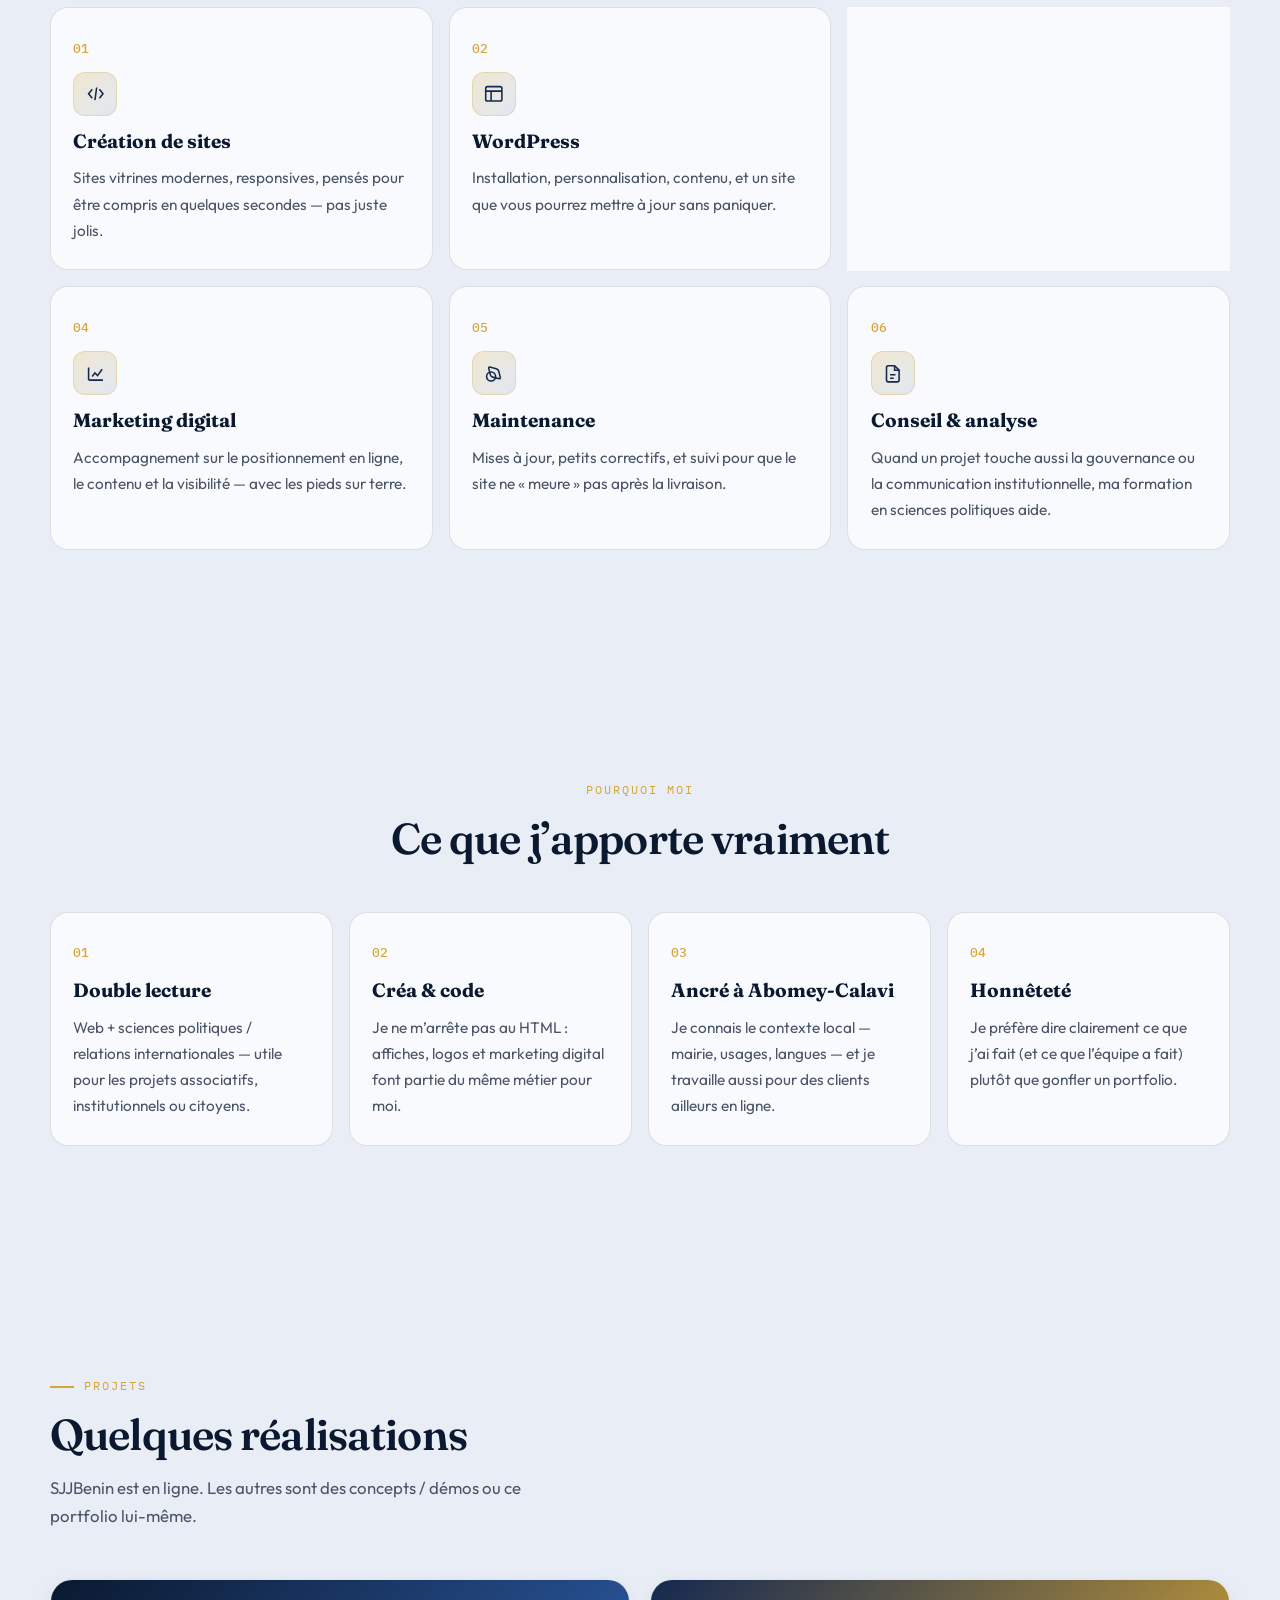
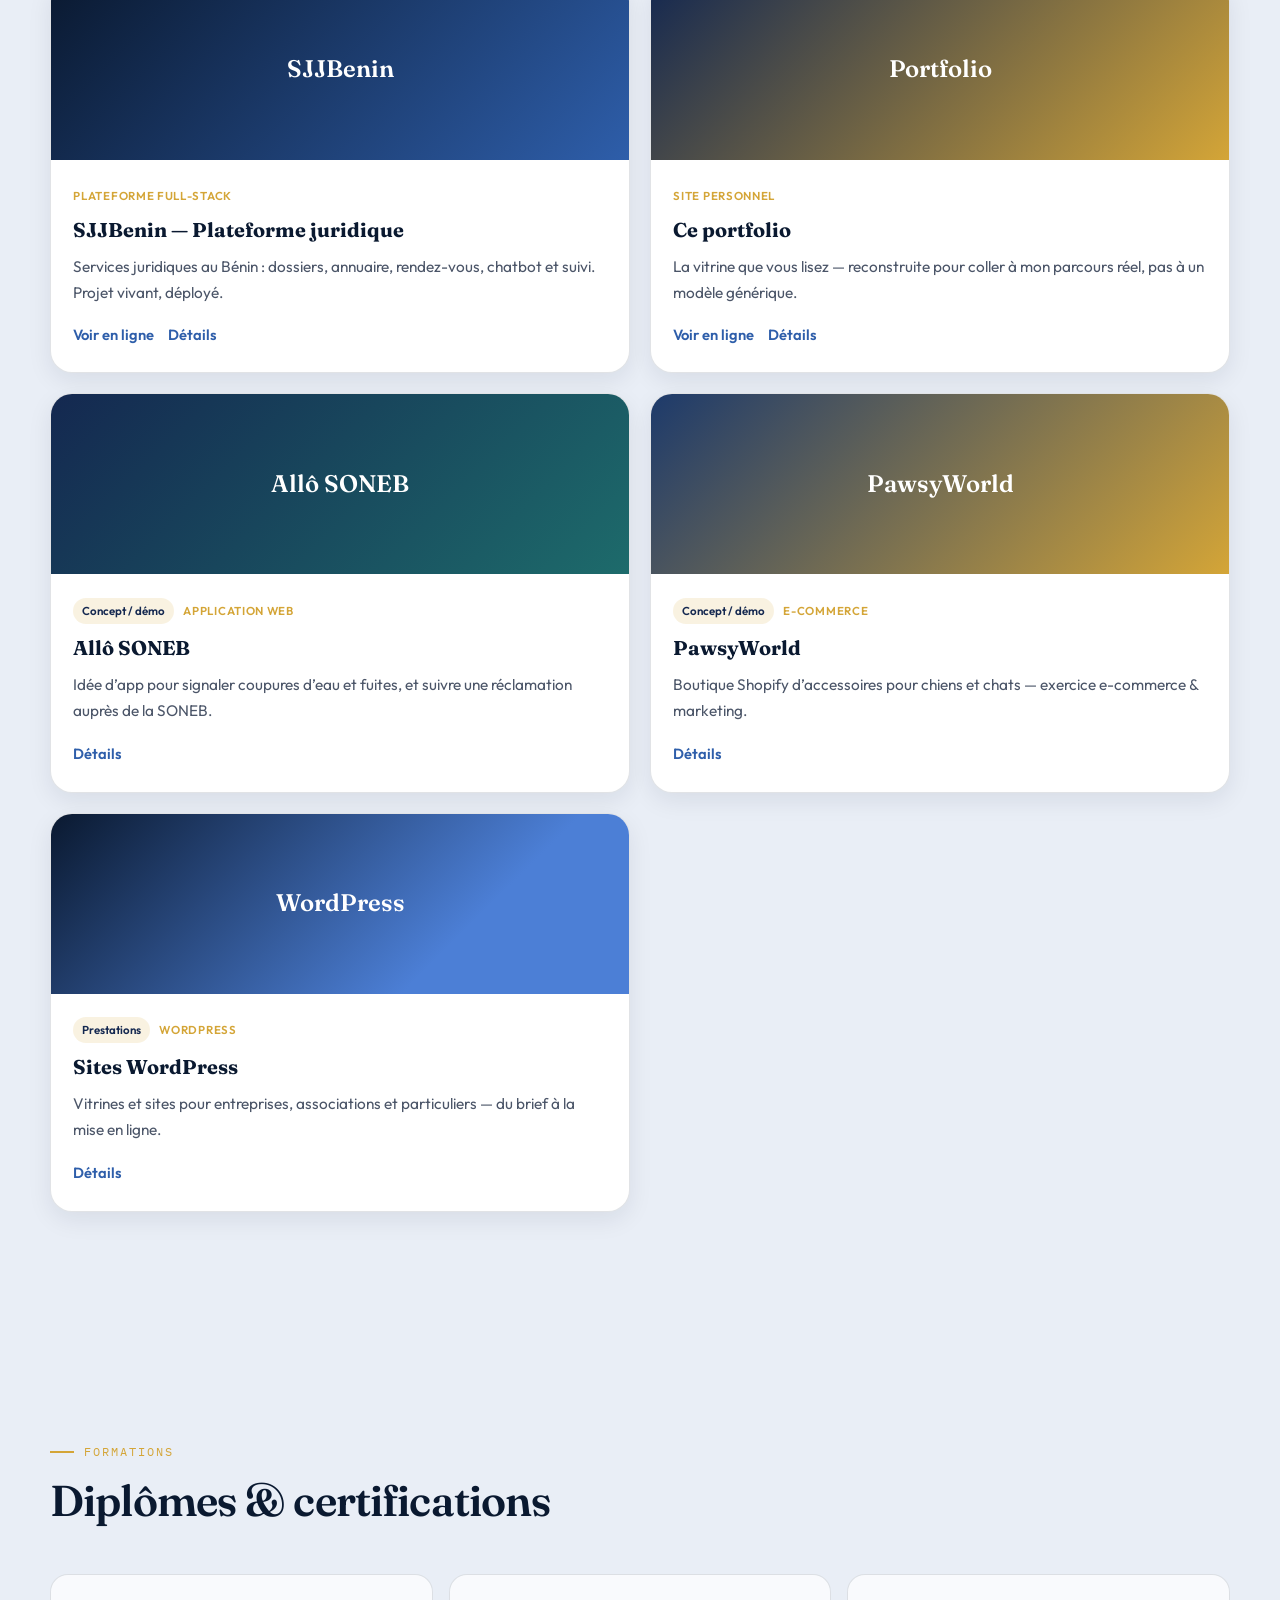
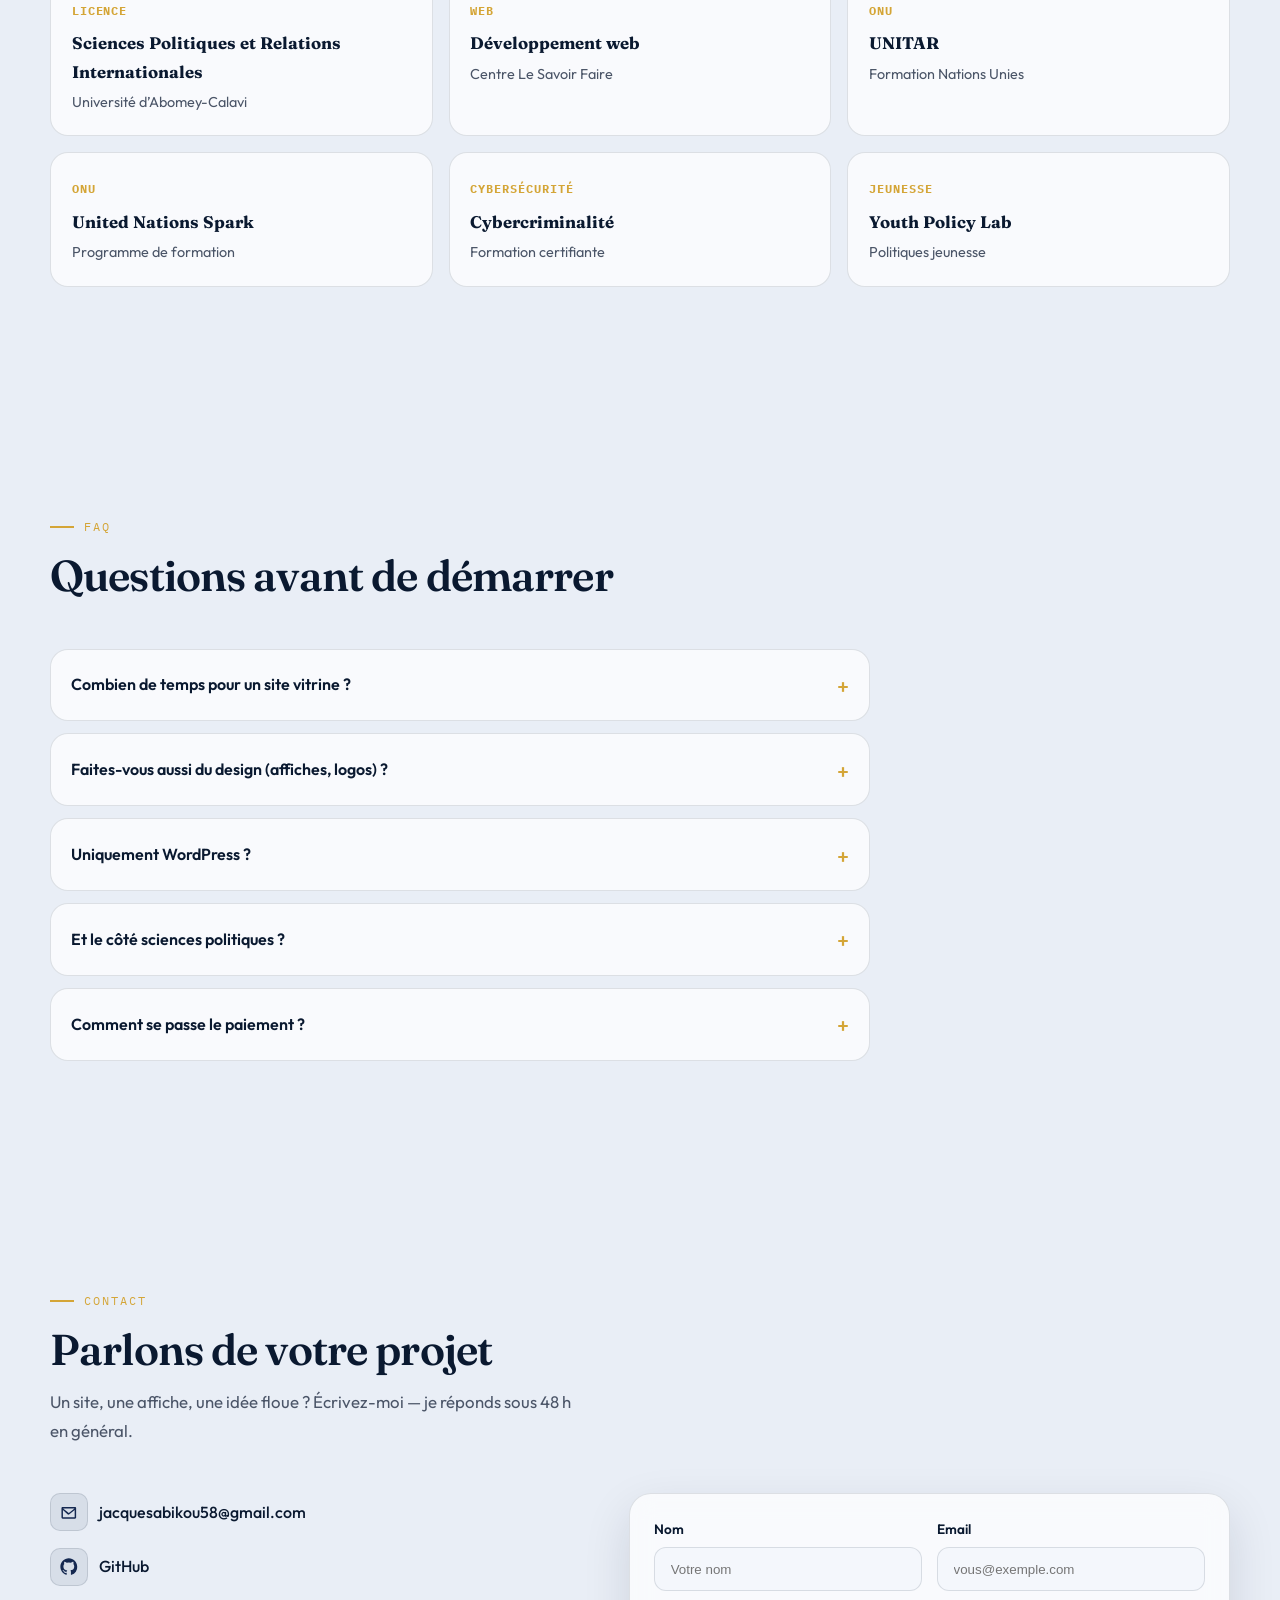
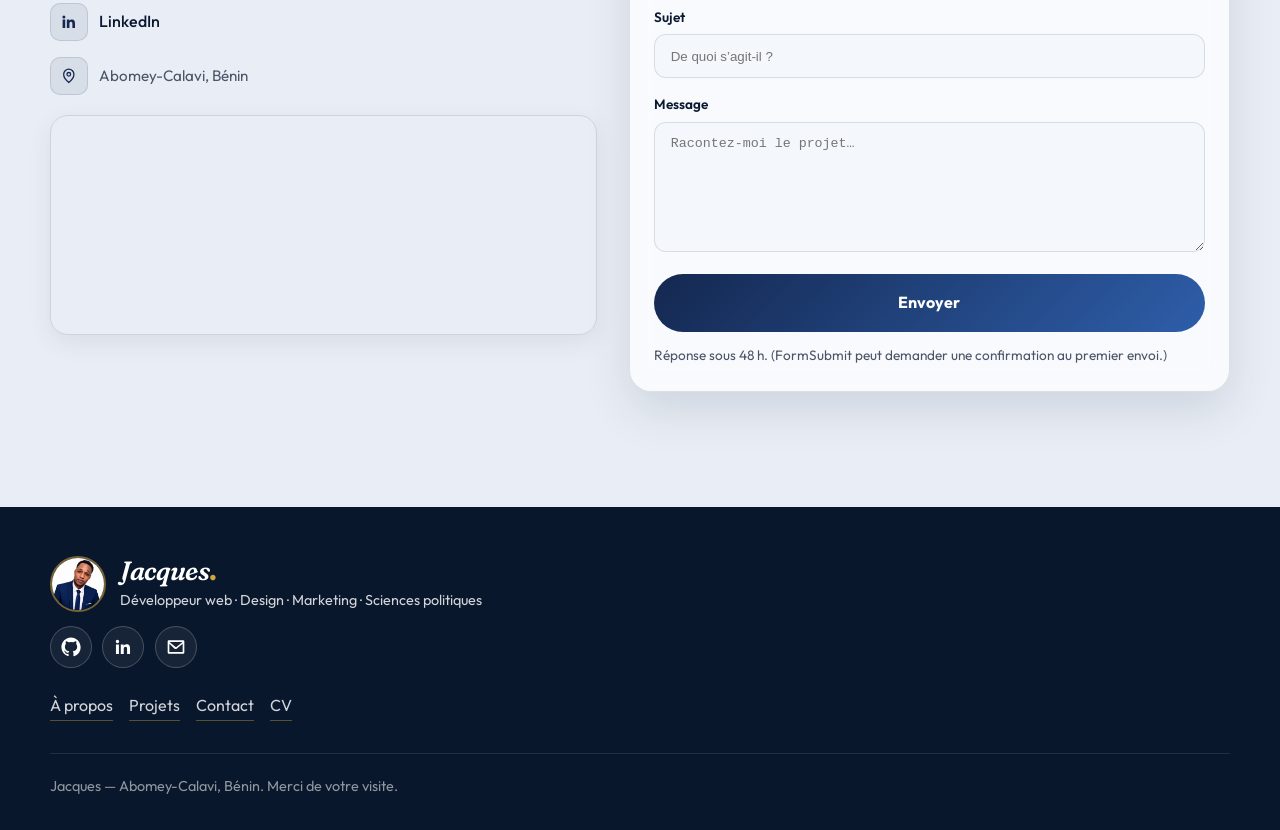
==== commit 268de334: "Polish Jacques brand type, organic portrait mask, and hero tagline." ====
--- a/index.html
+++ b/index.html
@@ -56,7 +56,7 @@
 </script>
 <link rel="preconnect" href="https://fonts.googleapis.com">
 <link rel="preconnect" href="https://fonts.gstatic.com" crossorigin>
-<link href="https://fonts.googleapis.com/css2?family=Fraunces:opsz,wght@9..144,400;9..144,500;9..144,600;9..144,700&family=Outfit:wght@300;400;500;600;700&family=IBM+Plex+Mono:wght@400;500&display=swap" rel="stylesheet">
+<link href="https://fonts.googleapis.com/css2?family=Fraunces:ital,opsz,wght@0,9..144,400;0,9..144,500;0,9..144,600;0,9..144,700;1,9..144,500;1,9..144,600&family=Outfit:wght@300;400;500;600;700&family=IBM+Plex+Mono:wght@400;500&display=swap" rel="stylesheet">
 <link rel="stylesheet" href="style.css">
 </head>
 <body>
@@ -113,9 +113,9 @@
   <div class="wrap hero-grid">
     <div class="hero-content">
       <p class="hero-brand hero-anim" data-anim>Jacques<span>.</span></p>
-      <h1 class="hero-title hero-anim" data-anim>Je construis des sites utiles,<br>depuis Abomey-Calavi.</h1>
+      <h1 class="hero-title hero-anim" data-anim>Je suis développeur web&nbsp;— je construis des sites clairs, utiles et prêts à servir.</h1>
       <p class="hero-sub hero-anim" data-anim>
-        Développeur web, designer d’affiches &amp; logos, et licencié en Sciences Politiques et Relations Internationales.
+        Designer d’affiches &amp; logos, marketing digital, et licencié en Sciences Politiques et Relations Internationales.
       </p>
       <div class="hero-cta hero-anim" data-anim>
         <a href="#contact" class="btn btn-primary mag-btn">Écrivons-nous</a>
@@ -135,7 +135,7 @@
       </div>
     </div>
     <div class="hero-photo-wrap hero-anim" data-anim>
-      <div class="photo-glass">
+      <div class="photo-mask">
         <img src="assets/profile.jpg" alt="Portrait de ABIKOU Jacques Moïse Agossou" class="hero-photo" width="480" height="600">
       </div>
     </div>
--- a/style.css
+++ b/style.css
@@ -147,10 +147,16 @@
 }
 #preloader.hidden { opacity: 0; visibility: hidden; pointer-events: none; }
 .loader-brand {
-  font-family: var(--font-display); font-size: clamp(2rem, 5vw, 3rem); font-weight: 700;
-  letter-spacing: -0.03em; animation: brandPulse 1.4s var(--ease) infinite;
-}
-.loader-brand span { color: var(--gold); }
+  font-family: var(--font-display);
+  font-style: italic;
+  font-size: clamp(2rem, 5vw, 3rem);
+  font-weight: 600;
+  letter-spacing: -0.035em;
+  font-optical-sizing: auto;
+  font-variation-settings: "SOFT" 55, "WONK" 0.9;
+  animation: brandPulse 1.4s var(--ease) infinite;
+}
+.loader-brand span { color: var(--gold); font-style: normal; font-weight: 700; }
 .loader-bar {
   width: 140px; height: 3px; border-radius: 99px; background: rgba(255,255,255,0.12); overflow: hidden;
 }
@@ -182,9 +188,21 @@
 }
 .nav { display: flex; align-items: center; justify-content: space-between; gap: 1rem; }
 .brand {
-  font-family: var(--font-display); font-weight: 700; font-size: 1.25rem; letter-spacing: -0.02em;
-}
-.brand .dot { color: var(--gold); }
+  font-family: var(--font-display);
+  font-style: italic;
+  font-weight: 600;
+  font-size: clamp(1.35rem, 2.4vw, 1.55rem);
+  letter-spacing: -0.03em;
+  font-optical-sizing: auto;
+  font-variation-settings: "SOFT" 50, "WONK" 0.9;
+  line-height: 1;
+}
+.brand .dot {
+  color: var(--gold);
+  font-style: normal;
+  font-weight: 700;
+  margin-left: 0.02em;
+}
 .nav-links { display: flex; align-items: center; gap: 1.35rem; }
 .nav-links a {
   font-size: 0.9rem; font-weight: 500; color: var(--text-muted);
@@ -274,16 +292,30 @@
 .hero-content { max-width: 640px; }
 .hero-brand {
   font-family: var(--font-display);
-  font-size: clamp(2.8rem, 7vw, 4.8rem);
-  font-weight: 700; line-height: 0.95; letter-spacing: -0.04em;
-  margin-bottom: 0.85rem;
-}
-.hero-brand span { color: var(--gold); }
+  font-style: italic;
+  font-size: clamp(3.2rem, 9vw, 5.6rem);
+  font-weight: 600;
+  line-height: 0.92;
+  letter-spacing: -0.045em;
+  font-optical-sizing: auto;
+  font-variation-settings: "SOFT" 60, "WONK" 1;
+  margin-bottom: 1rem;
+  color: #fff;
+}
+.hero-brand span {
+  color: var(--gold);
+  font-style: normal;
+  font-weight: 700;
+}
 .hero-title {
   font-family: var(--font-display);
-  font-size: clamp(1.45rem, 3vw, 2.15rem);
-  font-weight: 500; line-height: 1.25; letter-spacing: -0.02em;
-  margin-bottom: 1rem; max-width: 18ch;
+  font-size: clamp(1.35rem, 2.8vw, 2rem);
+  font-weight: 500;
+  line-height: 1.28;
+  letter-spacing: -0.02em;
+  margin-bottom: 1rem;
+  max-width: 22ch;
+  color: rgba(255, 255, 255, 0.96);
 }
 .hero-sub {
   font-size: 1.05rem; color: rgba(255, 255, 255, 0.82);
@@ -304,24 +336,57 @@
   background: var(--gold); border-color: var(--gold);
 }
 
-.hero-photo-wrap { justify-self: end; width: min(100%, 380px); }
-.photo-glass {
-  position: relative; border-radius: 28px; overflow: hidden;
-  border: 1px solid rgba(255,255,255,0.22);
-  box-shadow: 0 28px 70px rgba(0,0,0,0.35);
-  background: rgba(255,255,255,0.06); backdrop-filter: blur(6px);
-  transform: translateY(18px); opacity: 0;
+.hero-photo-wrap {
+  justify-self: end;
+  width: min(100%, 360px);
+  transform: translateY(18px);
+  opacity: 0;
   transition: transform 1s var(--ease), opacity 1s var(--ease);
 }
-.hero.is-ready .photo-glass { transform: none; opacity: 1; transition-delay: 0.35s; }
+.hero.is-ready .hero-photo-wrap { transform: none; opacity: 1; transition-delay: 0.35s; }
+.photo-mask {
+  position: relative;
+  width: 100%;
+  aspect-ratio: 1 / 1.12;
+  filter: drop-shadow(0 22px 40px rgba(0, 0, 0, 0.38));
+}
+.photo-mask::before {
+  content: "";
+  position: absolute;
+  inset: 6% 8% 4% 8%;
+  background: radial-gradient(circle at 40% 35%, rgba(212, 165, 55, 0.28), transparent 62%);
+  filter: blur(18px);
+  z-index: 0;
+  pointer-events: none;
+}
 .hero-photo {
-  width: 100%; aspect-ratio: 4 / 5; object-fit: cover; object-position: center top;
+  position: relative;
+  z-index: 1;
+  width: 100%;
+  height: 100%;
+  object-fit: cover;
+  object-position: center 18%;
   display: block;
-}
-.photo-glass::after {
-  content: ""; position: absolute; inset: 0;
-  background: linear-gradient(to top, rgba(7,14,31,0.35), transparent 40%);
-  pointer-events: none;
+  /* Soft organic / blob crop — less “photo in a box” */
+  clip-path: polygon(
+    48% 1%,
+    72% 4%,
+    88% 14%,
+    97% 32%,
+    99% 52%,
+    94% 72%,
+    80% 88%,
+    58% 97%,
+    36% 99%,
+    16% 92%,
+    5% 76%,
+    1% 54%,
+    3% 32%,
+    14% 14%,
+    30% 4%
+  );
+  -webkit-mask-image: radial-gradient(ellipse 92% 90% at 50% 46%, #000 68%, transparent 100%);
+  mask-image: radial-gradient(ellipse 92% 90% at 50% 46%, #000 68%, transparent 100%);
 }
 
 .hero-anim {
@@ -640,9 +705,16 @@
   border: 2px solid rgba(212,165,55,0.55);
 }
 .footer-brand {
-  font-family: var(--font-display); font-size: 1.6rem; font-weight: 700; color: #fff; line-height: 1.1;
-}
-.footer-brand span { color: var(--gold); }
+  font-family: var(--font-display);
+  font-style: italic;
+  font-size: 1.65rem;
+  font-weight: 600;
+  color: #fff;
+  line-height: 1.1;
+  letter-spacing: -0.03em;
+  font-variation-settings: "SOFT" 50, "WONK" 0.8;
+}
+.footer-brand span { color: var(--gold); font-style: normal; font-weight: 700; }
 .footer-tag { margin: 0.2rem 0 0; font-size: 0.9rem; }
 .footer-social { display: flex; gap: 0.65rem; margin-top: 0.35rem; }
 .footer-social a {
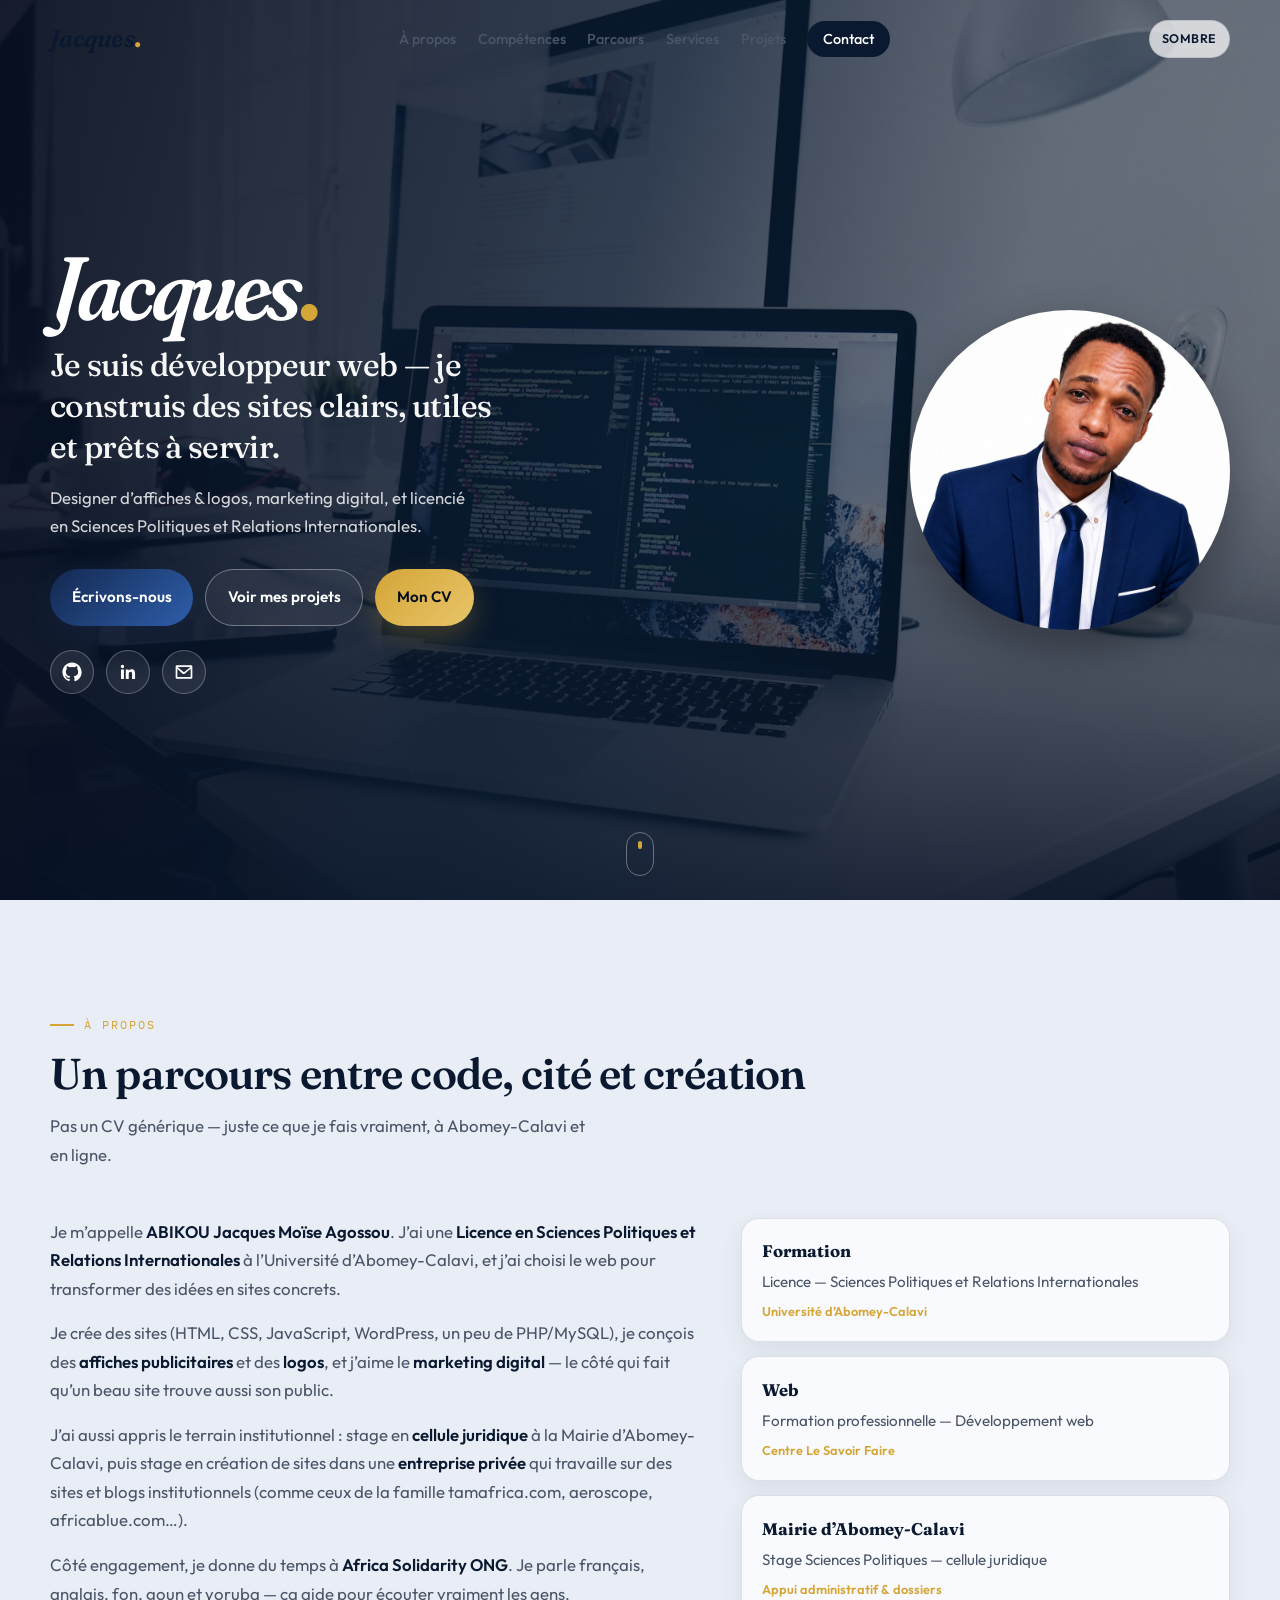
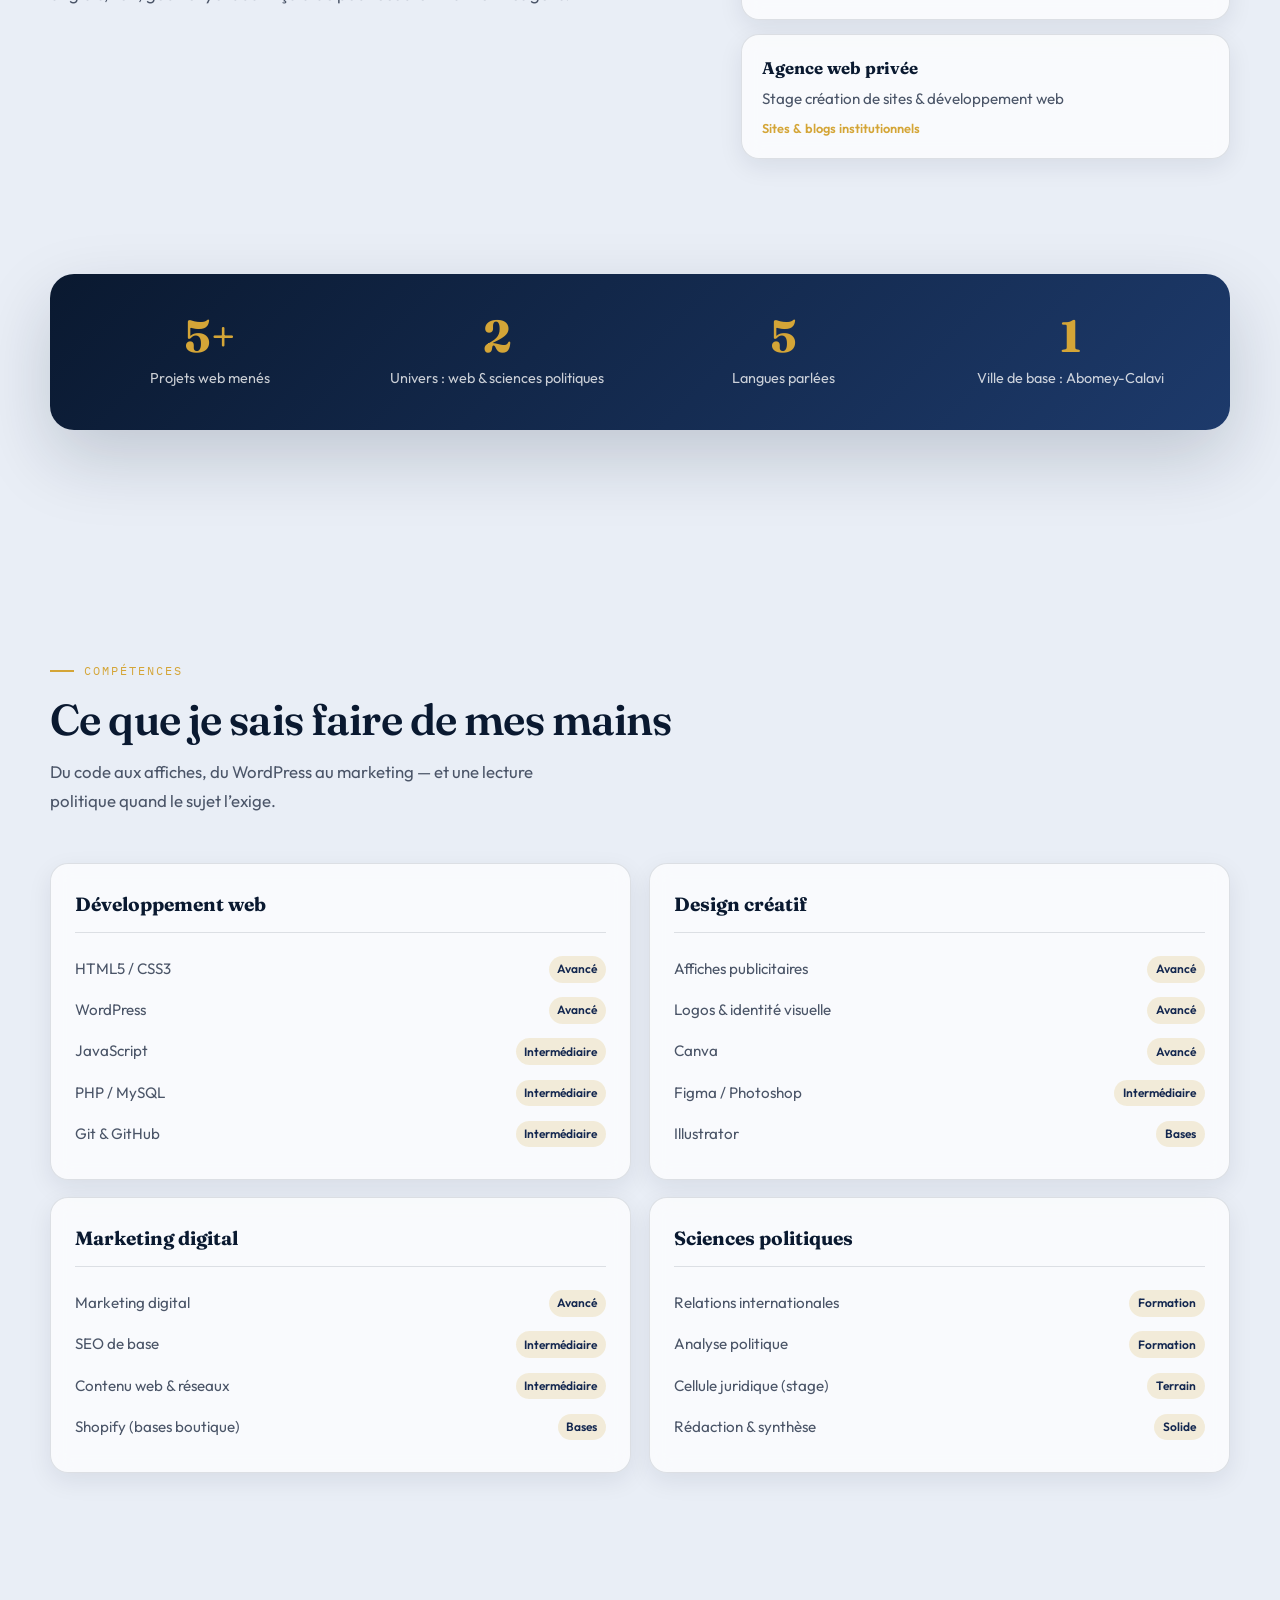
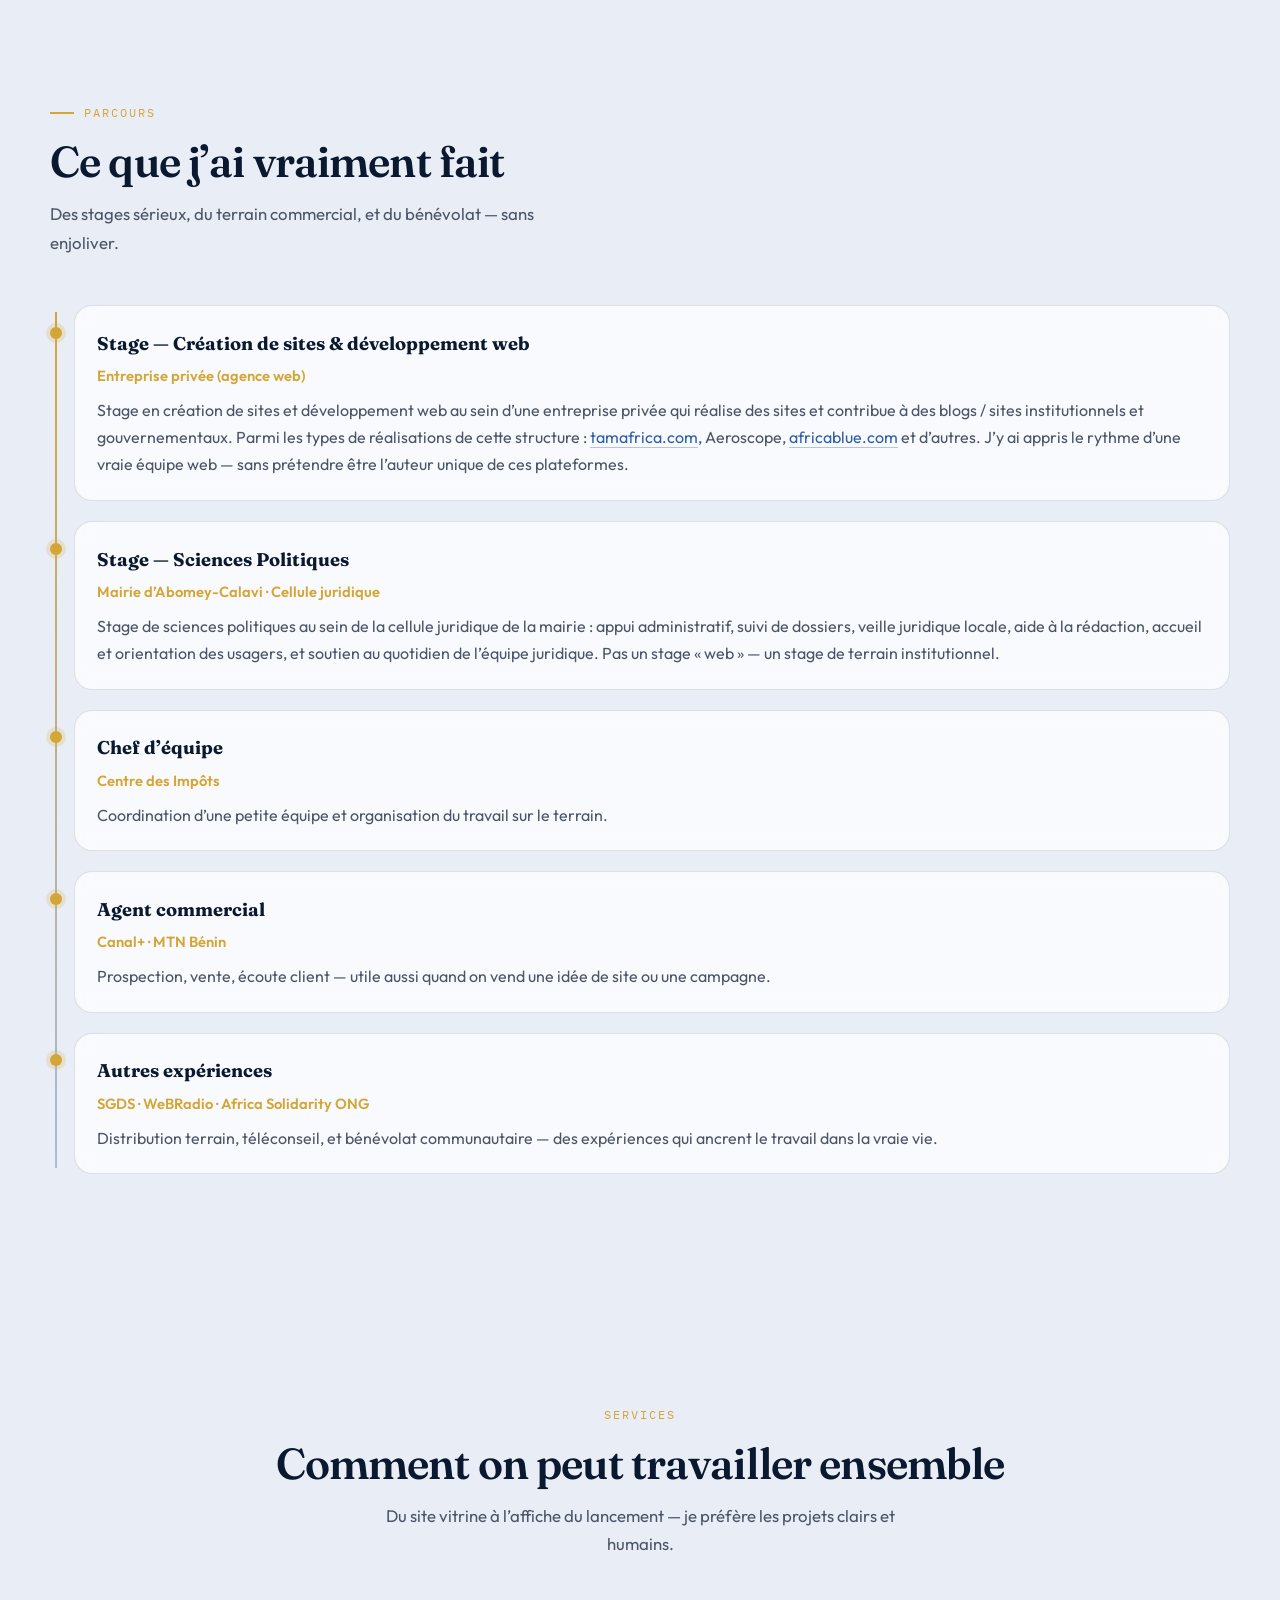
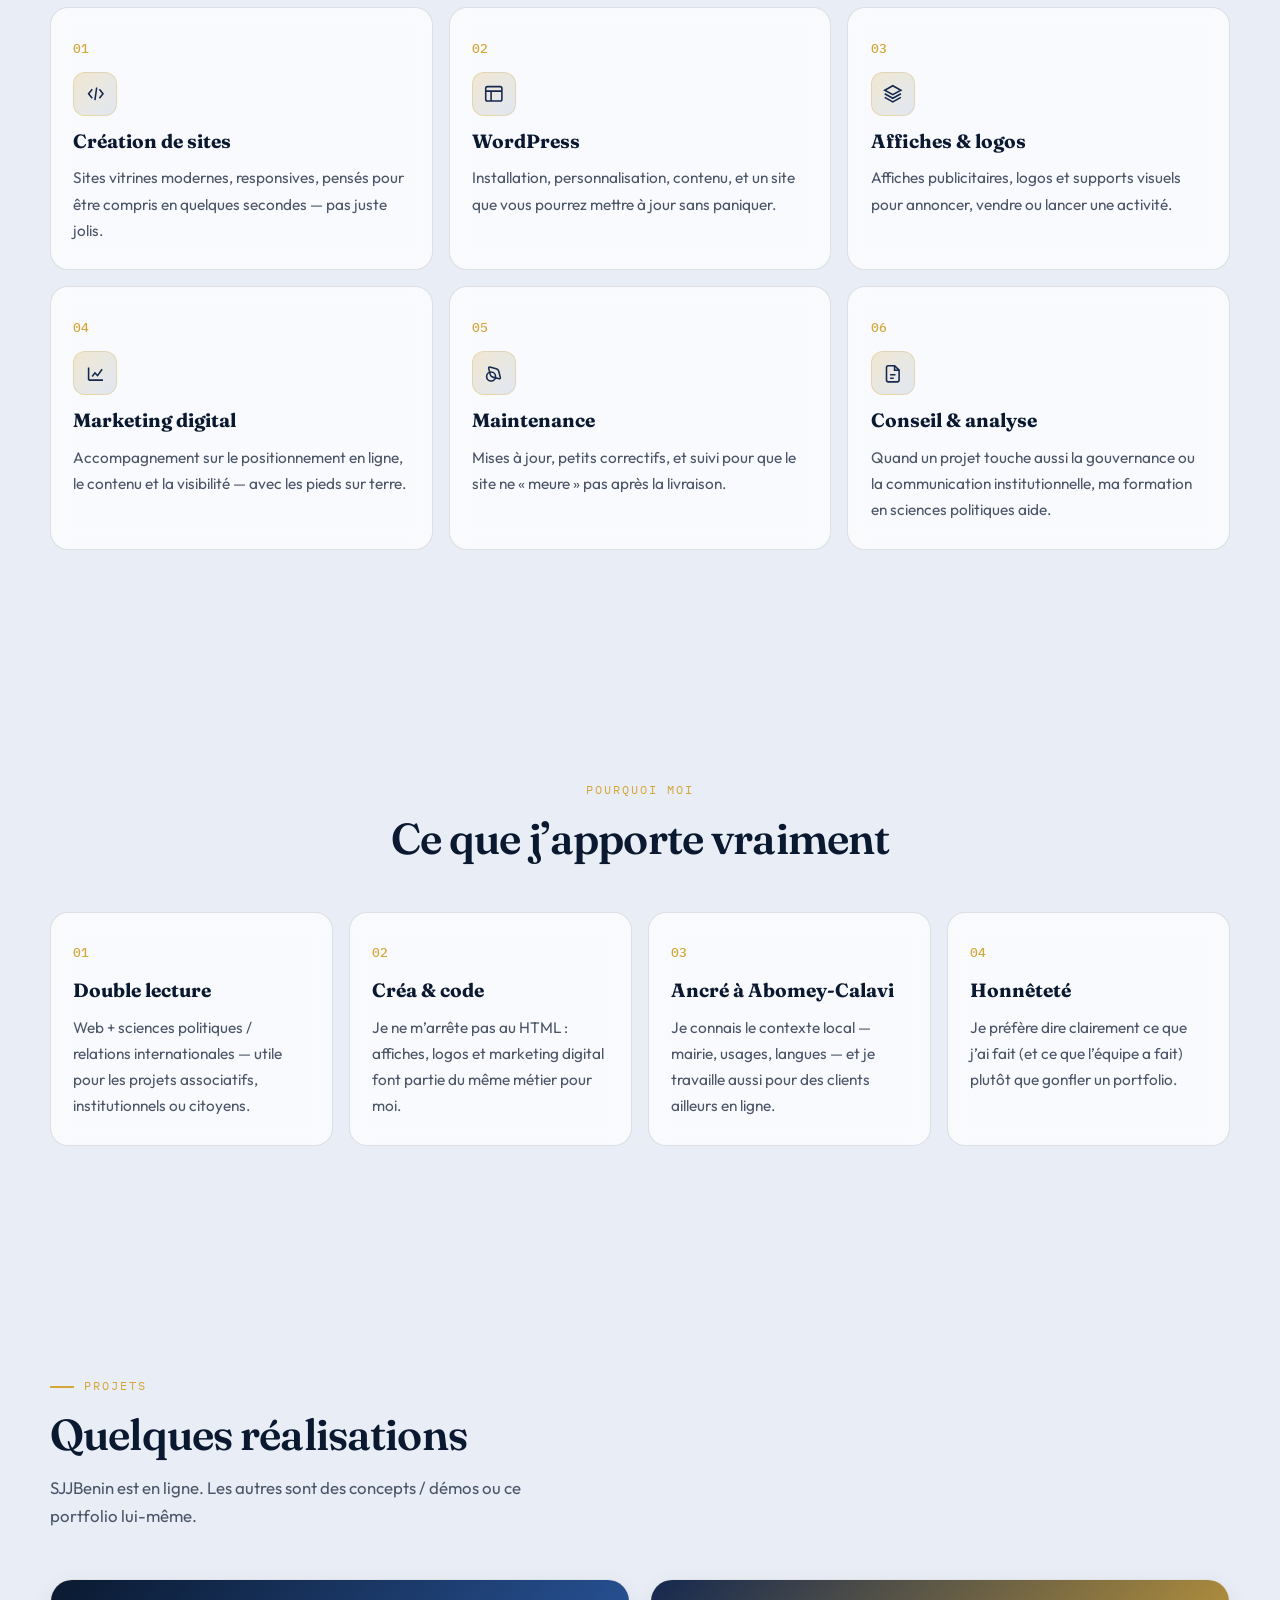
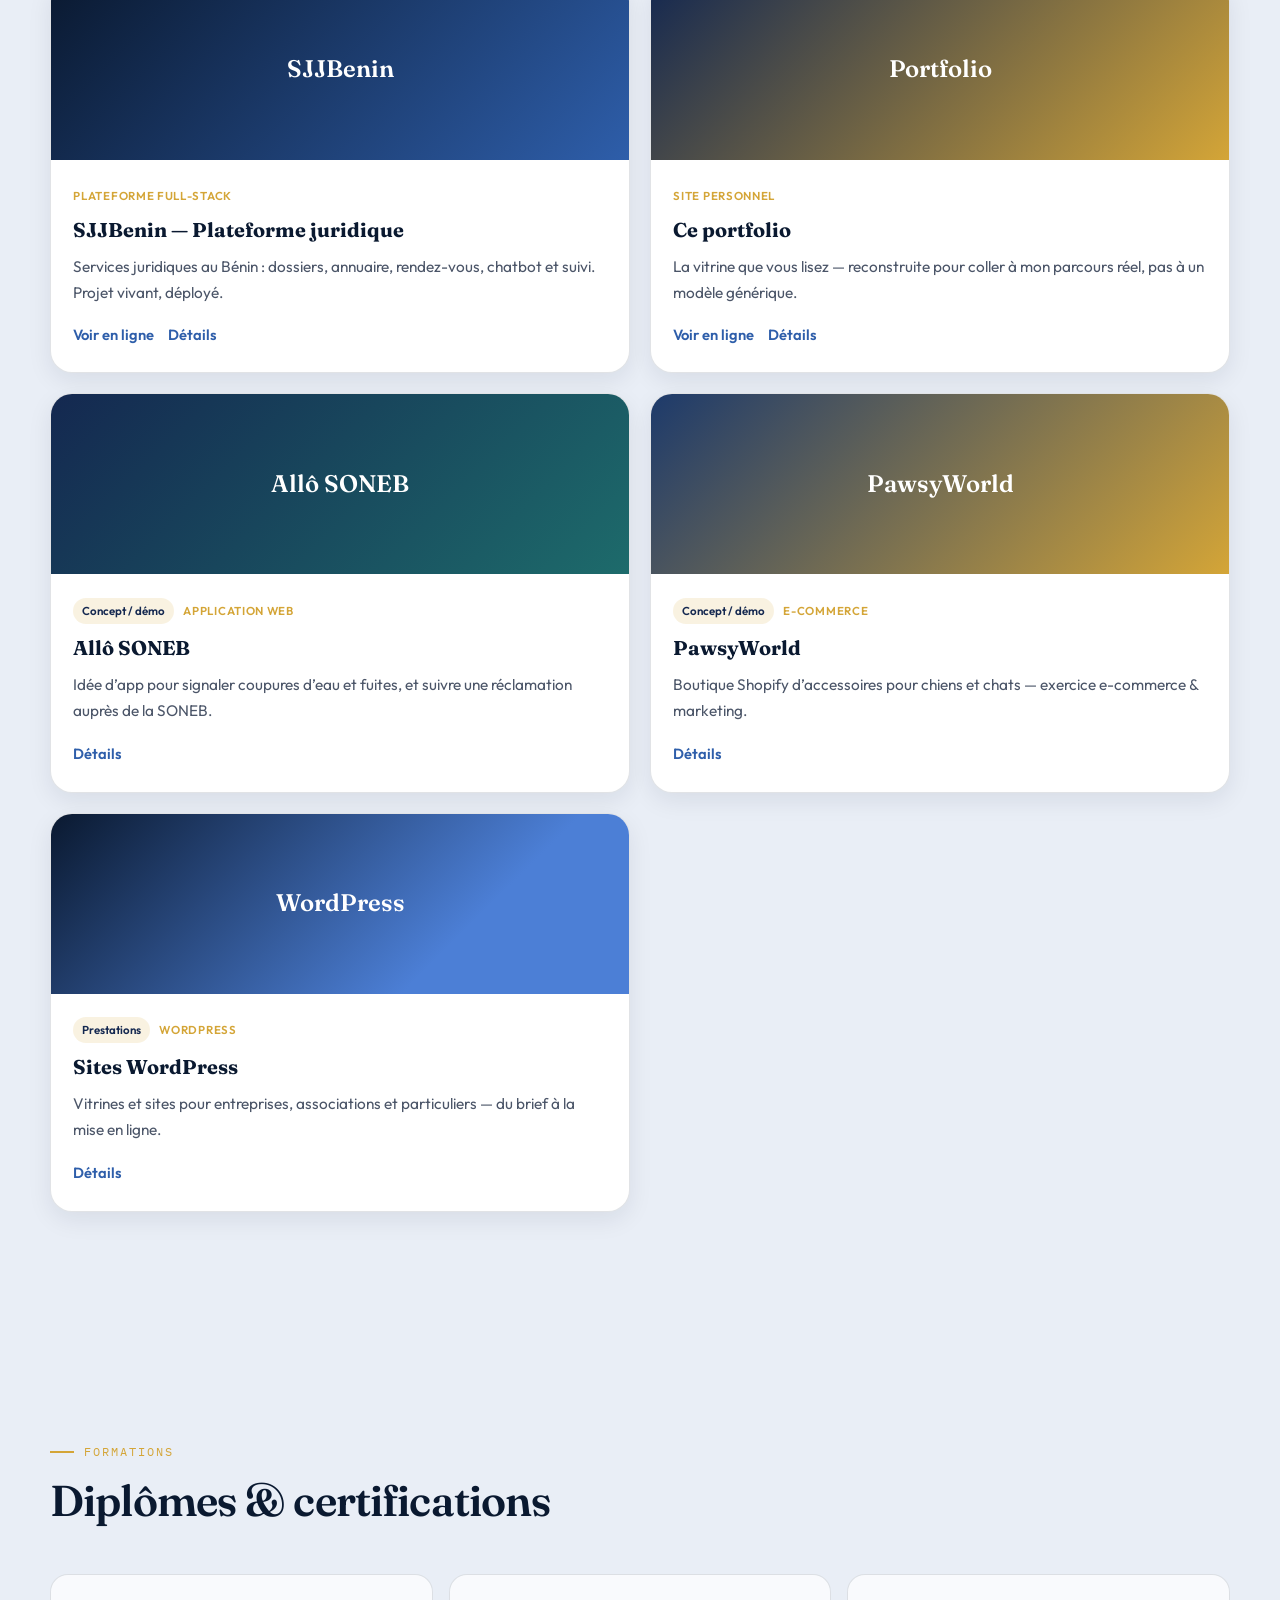
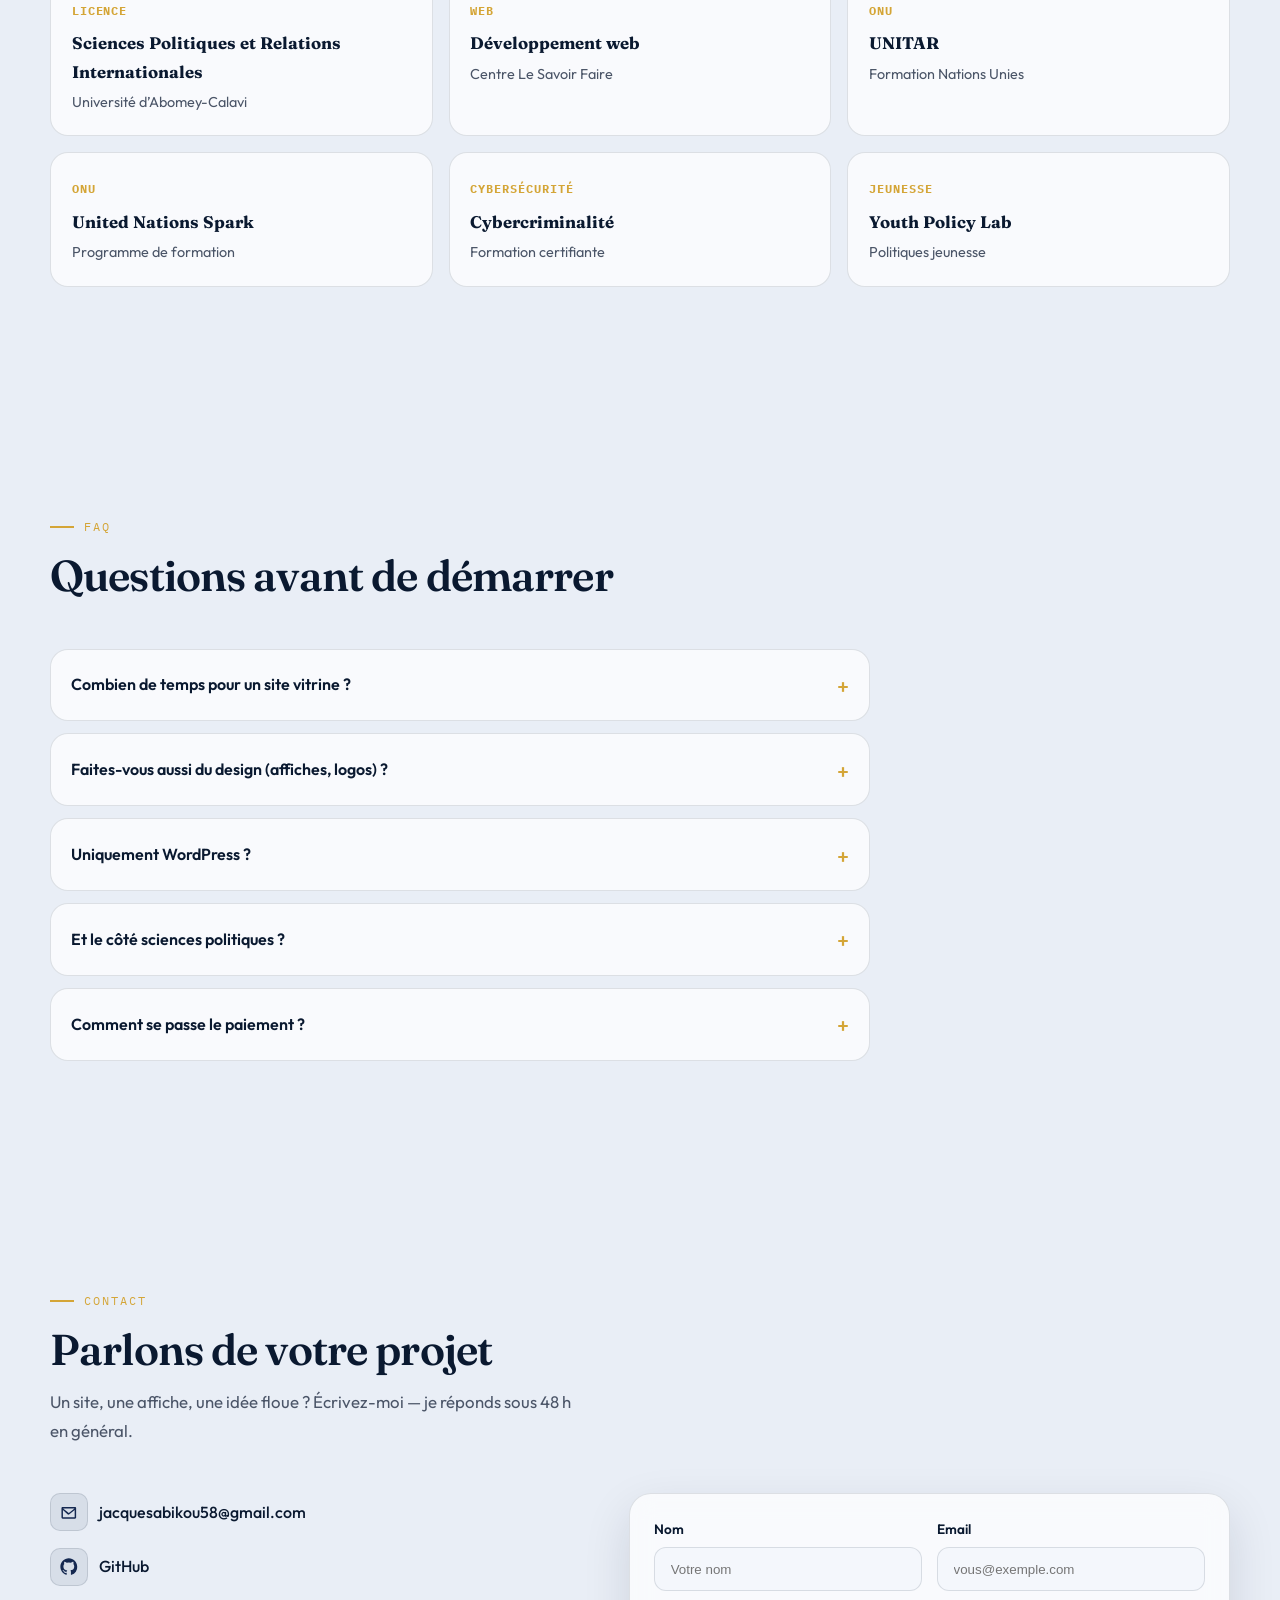
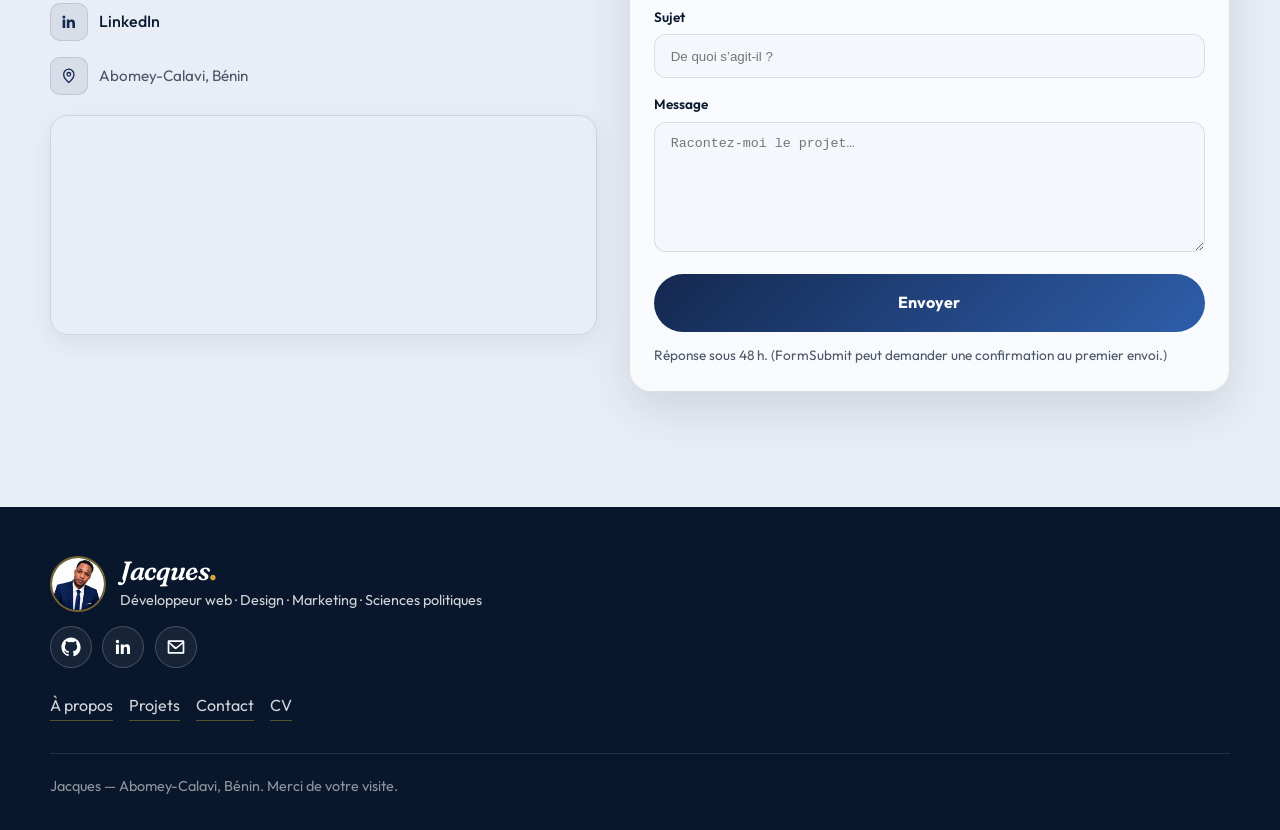
==== commit 438c82db: "Simplify hero portrait to a clean circle without clip-path mask." ====
--- a/index.html
+++ b/index.html
@@ -135,9 +135,7 @@
       </div>
     </div>
     <div class="hero-photo-wrap hero-anim" data-anim>
-      <div class="photo-mask">
-        <img src="assets/profile.jpg" alt="Portrait de ABIKOU Jacques Moïse Agossou" class="hero-photo" width="480" height="600">
-      </div>
+      <img src="assets/profile.jpg" alt="Portrait de ABIKOU Jacques Moïse Agossou" class="hero-photo" width="480" height="600">
     </div>
   </div>
   <a href="#apropos" class="scroll-cue" aria-label="Descendre vers À propos"><span></span></a>
--- a/style.css
+++ b/style.css
@@ -338,55 +338,20 @@
 
 .hero-photo-wrap {
   justify-self: end;
-  width: min(100%, 360px);
+  width: min(100%, 320px);
   transform: translateY(18px);
   opacity: 0;
   transition: transform 1s var(--ease), opacity 1s var(--ease);
 }
 .hero.is-ready .hero-photo-wrap { transform: none; opacity: 1; transition-delay: 0.35s; }
-.photo-mask {
-  position: relative;
+.hero-photo {
   width: 100%;
-  aspect-ratio: 1 / 1.12;
-  filter: drop-shadow(0 22px 40px rgba(0, 0, 0, 0.38));
-}
-.photo-mask::before {
-  content: "";
-  position: absolute;
-  inset: 6% 8% 4% 8%;
-  background: radial-gradient(circle at 40% 35%, rgba(212, 165, 55, 0.28), transparent 62%);
-  filter: blur(18px);
-  z-index: 0;
-  pointer-events: none;
-}
-.hero-photo {
-  position: relative;
-  z-index: 1;
-  width: 100%;
-  height: 100%;
+  aspect-ratio: 1;
   object-fit: cover;
   object-position: center 18%;
   display: block;
-  /* Soft organic / blob crop — less “photo in a box” */
-  clip-path: polygon(
-    48% 1%,
-    72% 4%,
-    88% 14%,
-    97% 32%,
-    99% 52%,
-    94% 72%,
-    80% 88%,
-    58% 97%,
-    36% 99%,
-    16% 92%,
-    5% 76%,
-    1% 54%,
-    3% 32%,
-    14% 14%,
-    30% 4%
-  );
-  -webkit-mask-image: radial-gradient(ellipse 92% 90% at 50% 46%, #000 68%, transparent 100%);
-  mask-image: radial-gradient(ellipse 92% 90% at 50% 46%, #000 68%, transparent 100%);
+  border-radius: 50%;
+  box-shadow: 0 18px 48px rgba(0, 0, 0, 0.32);
 }
 
 .hero-anim {
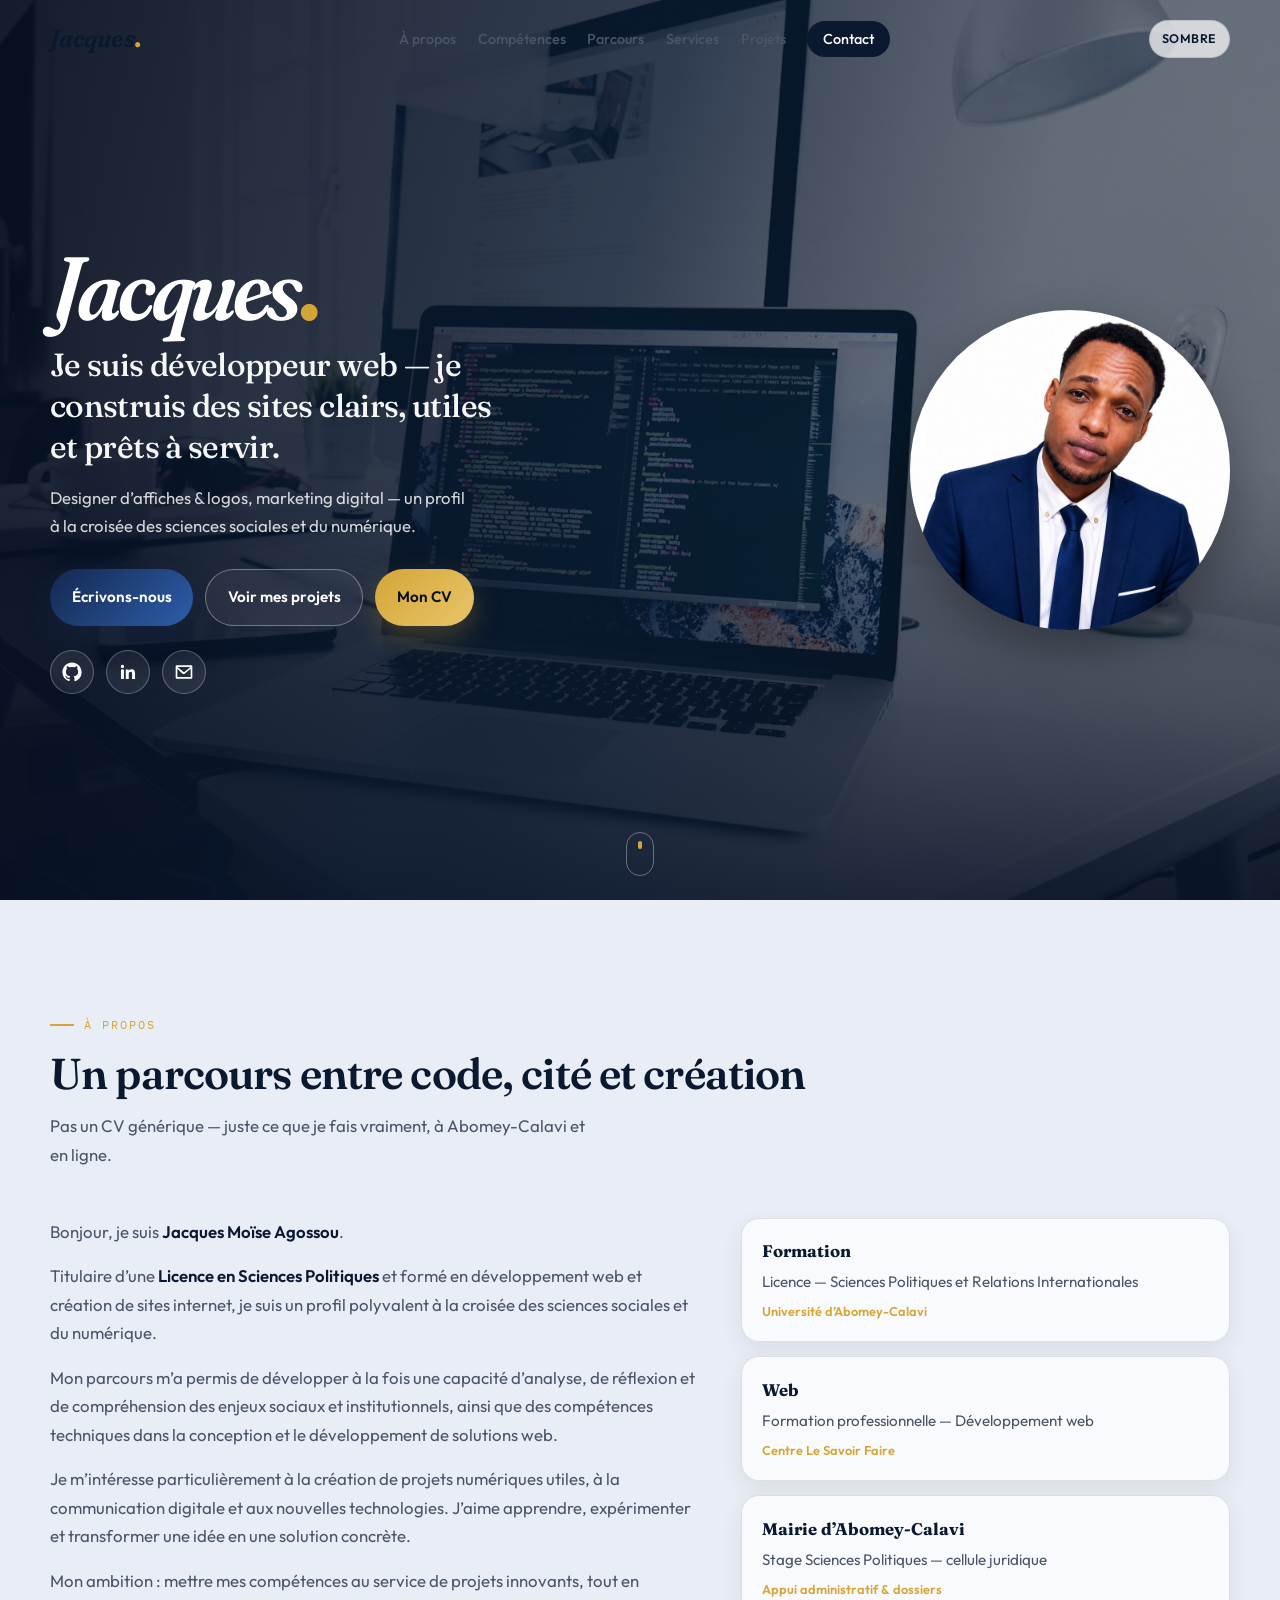
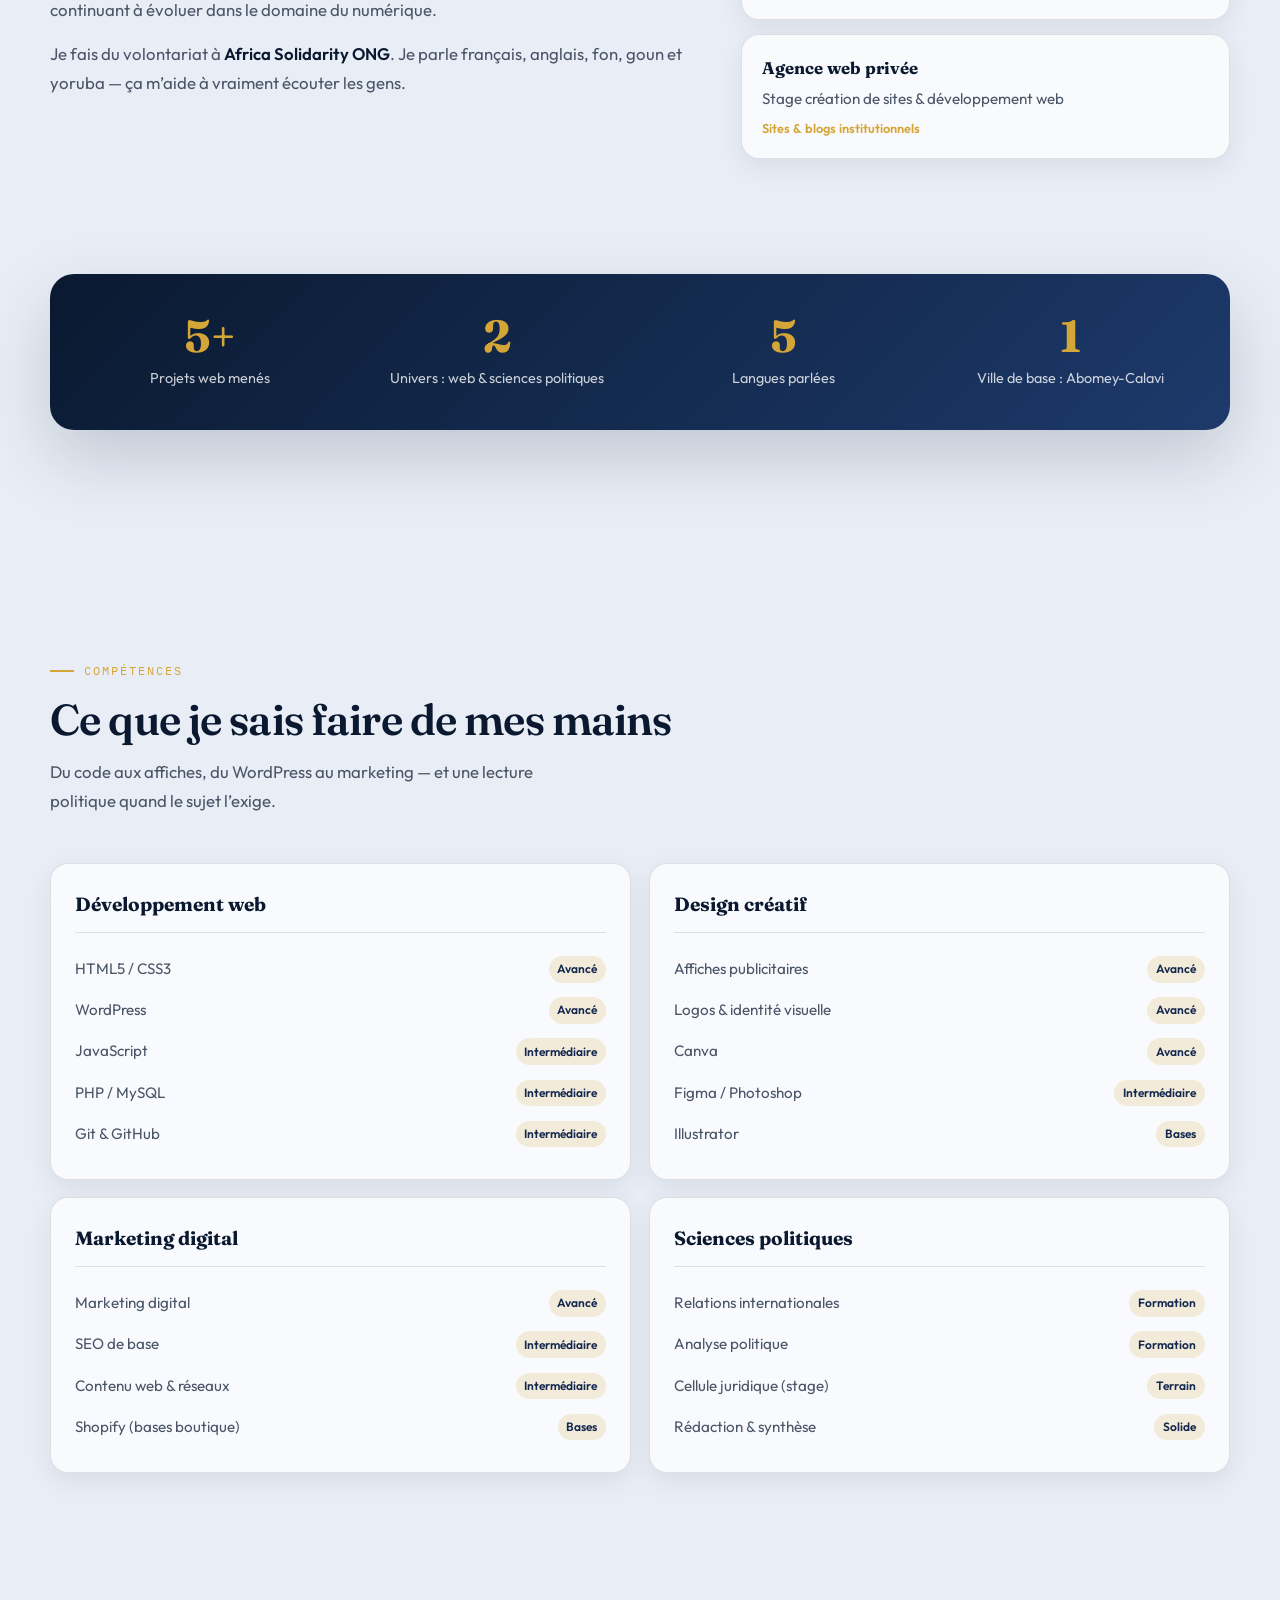
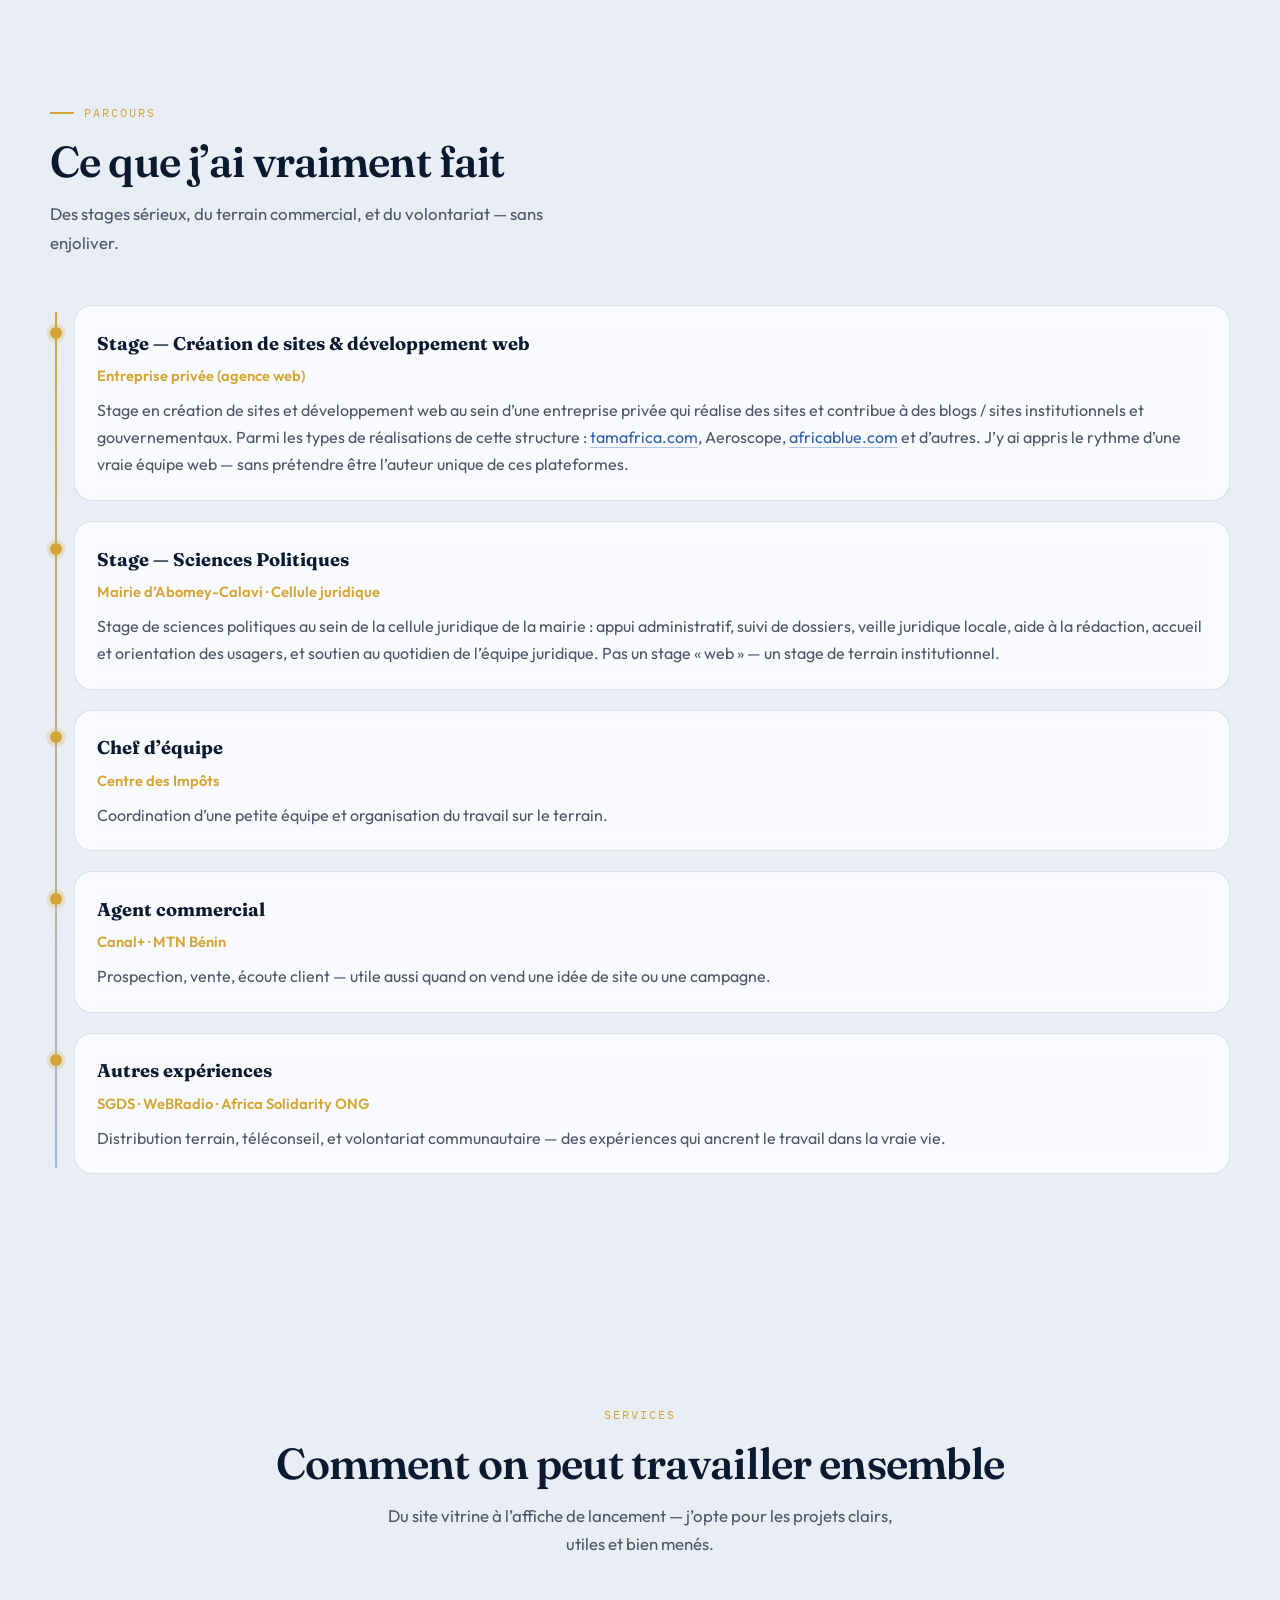
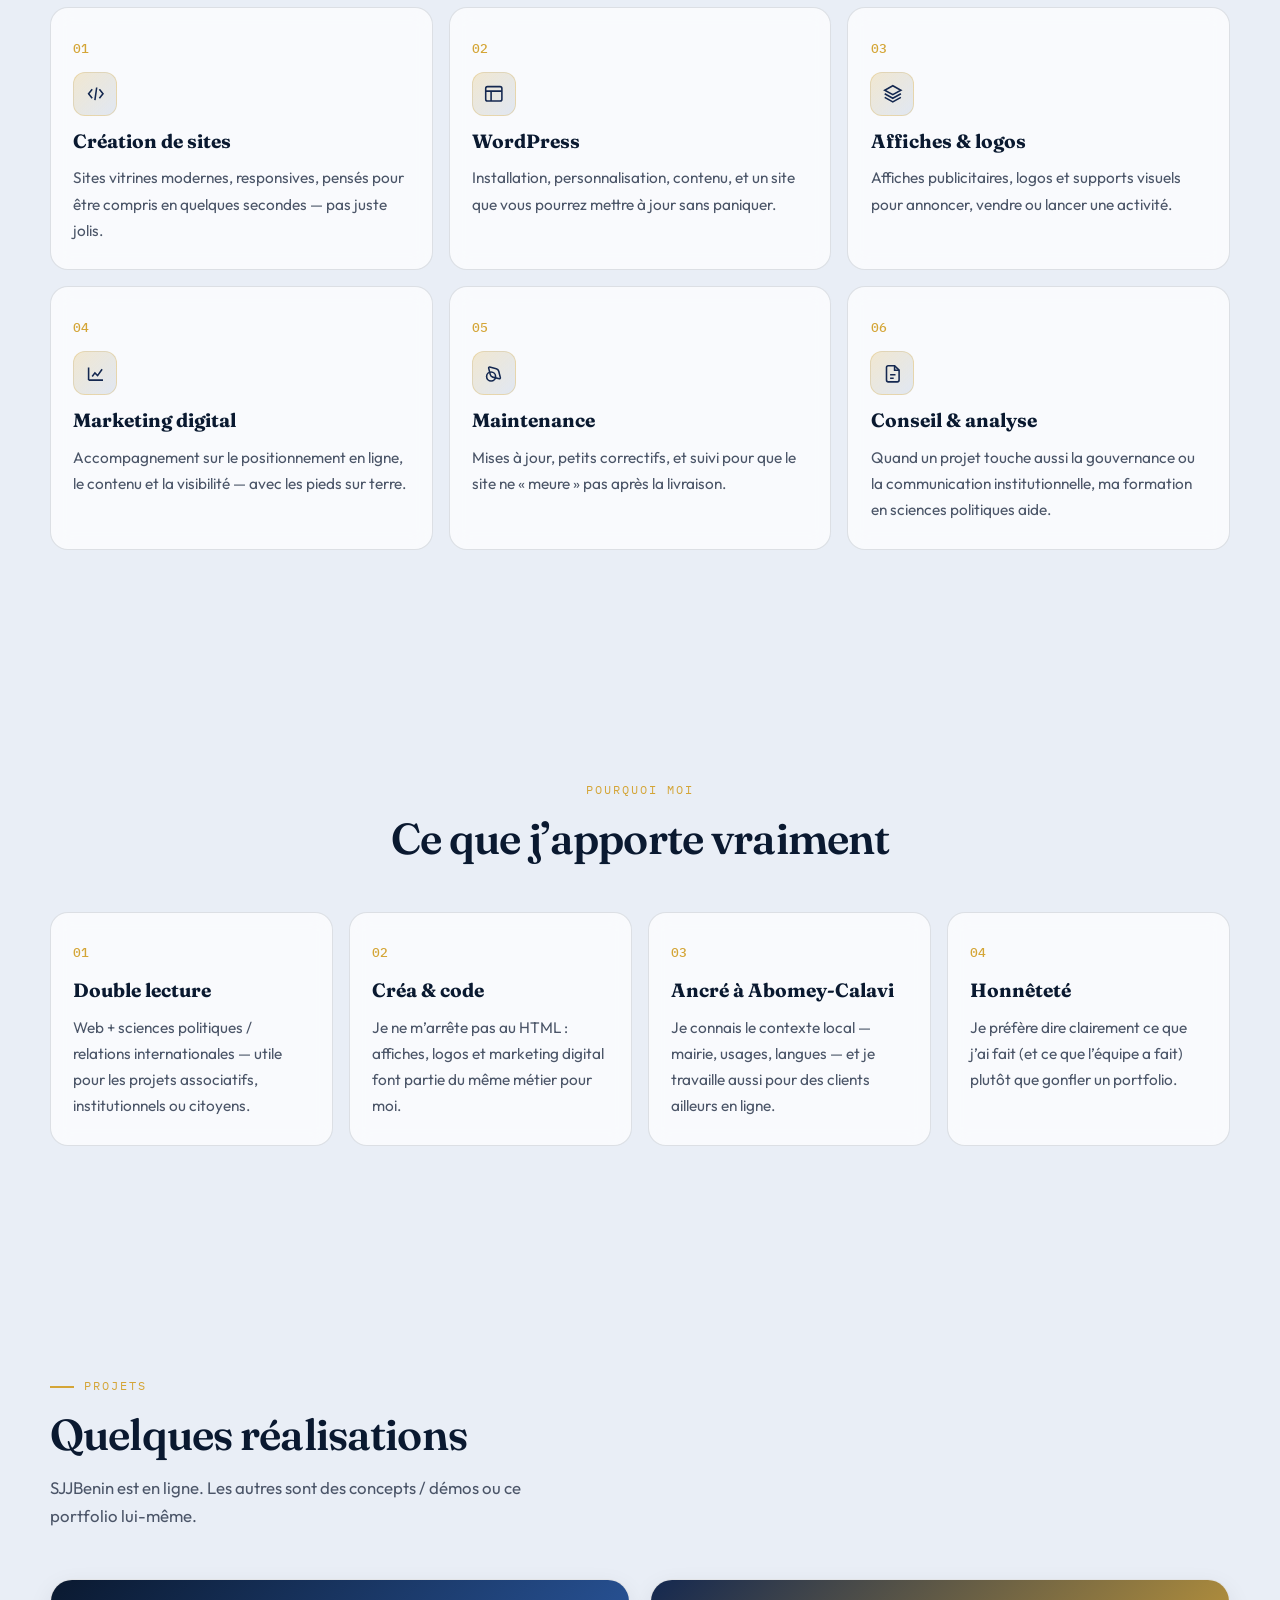
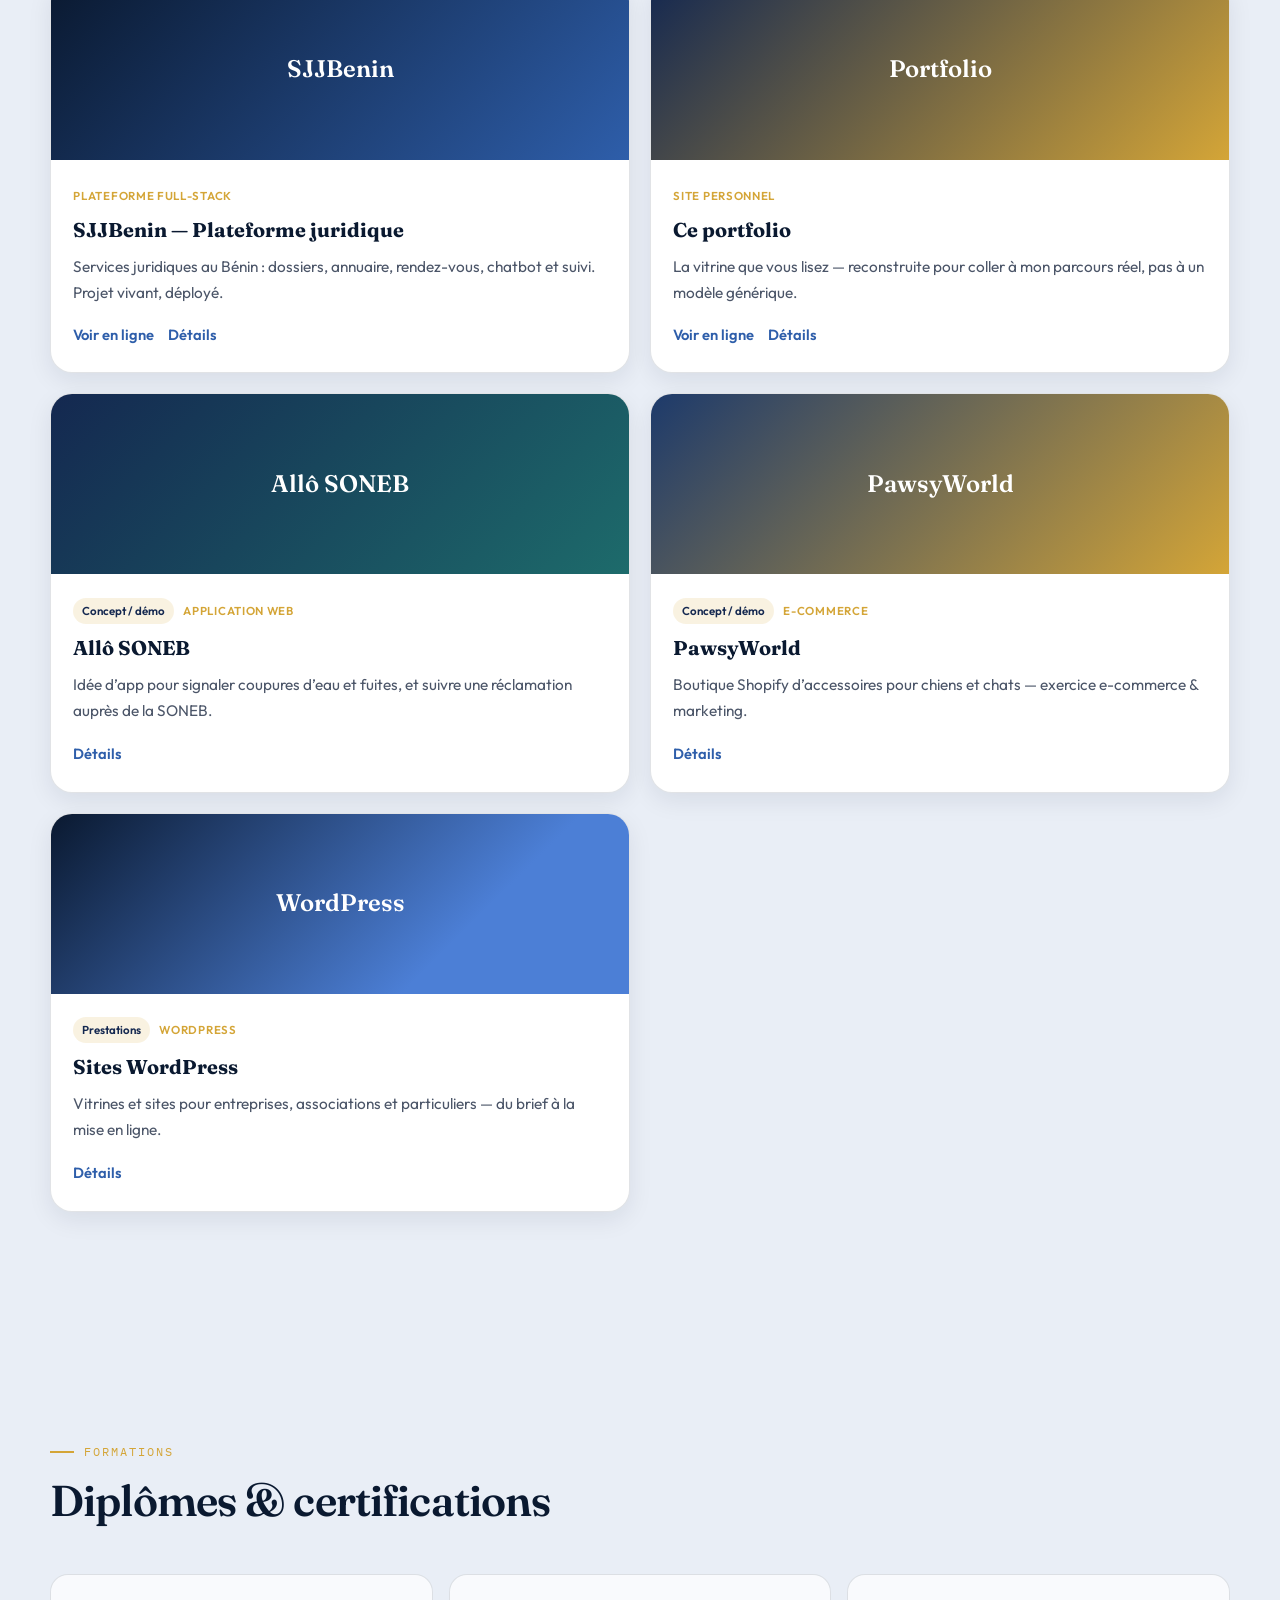
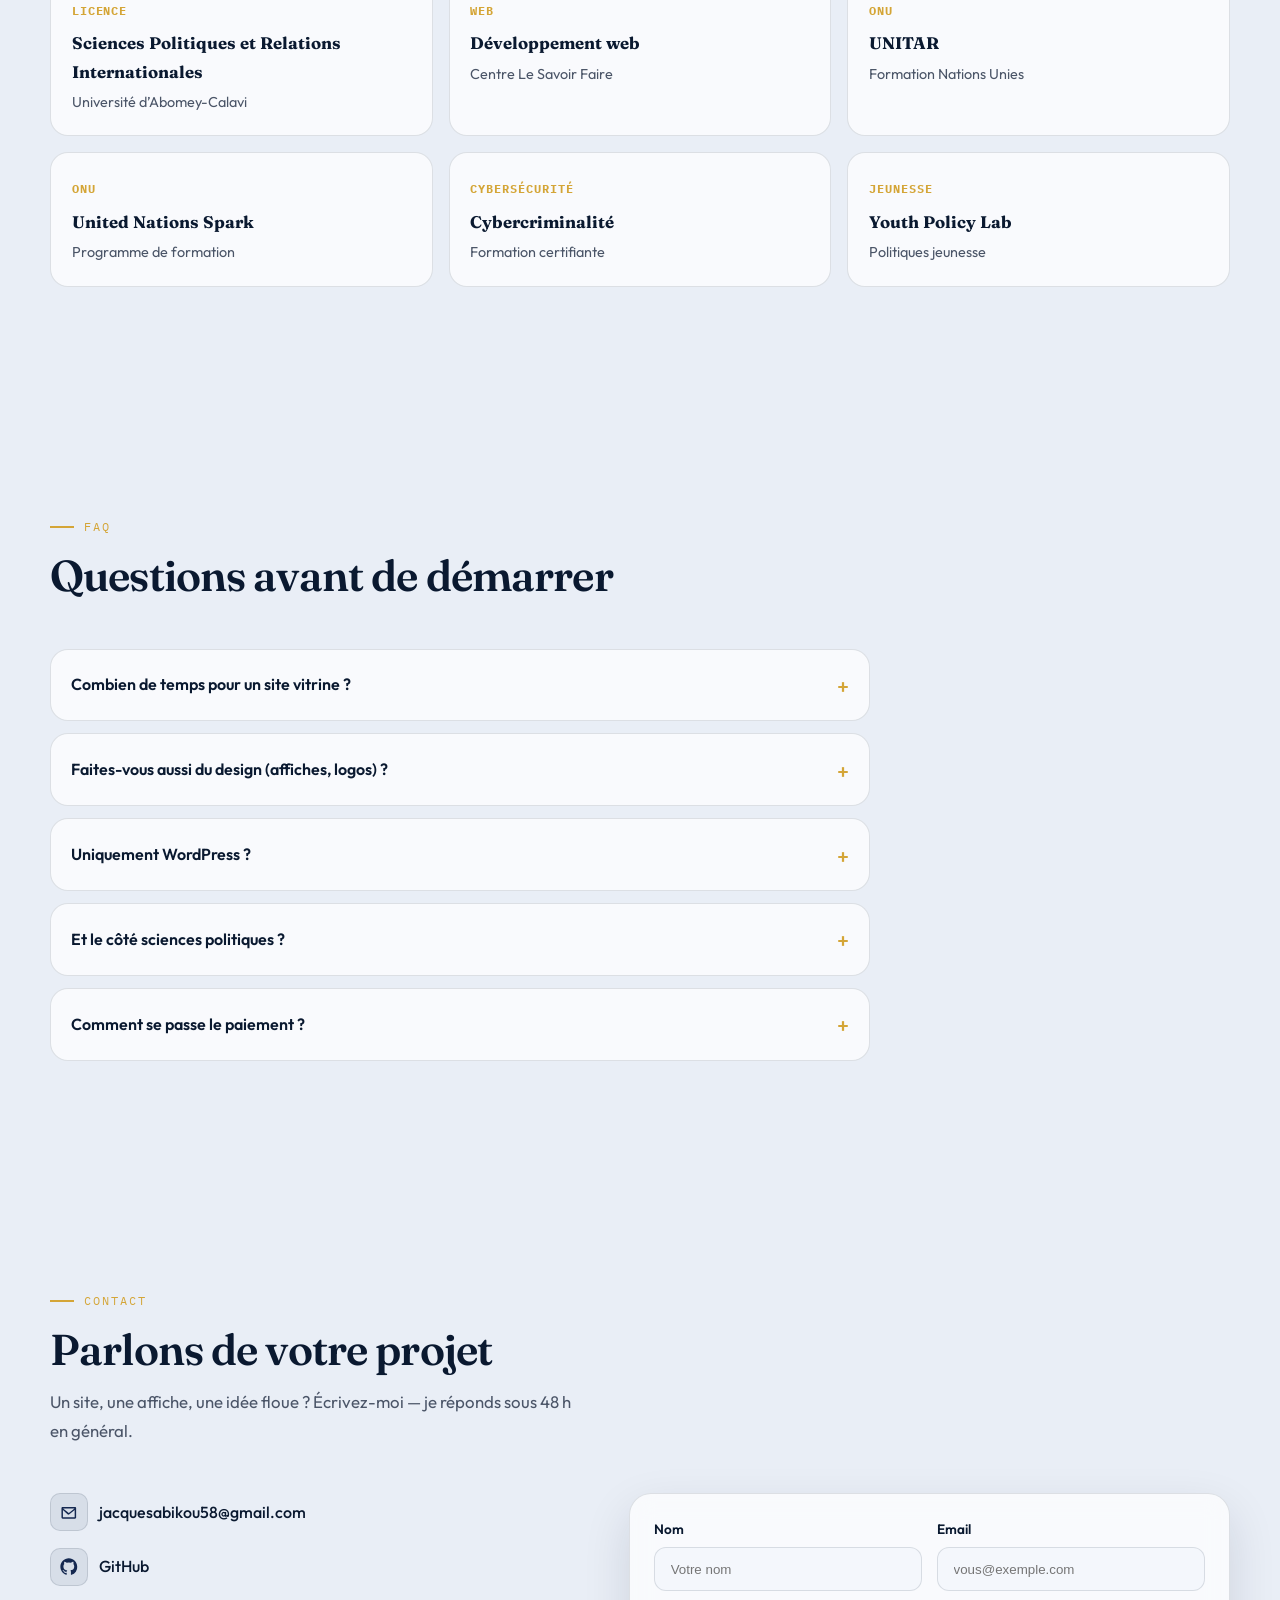
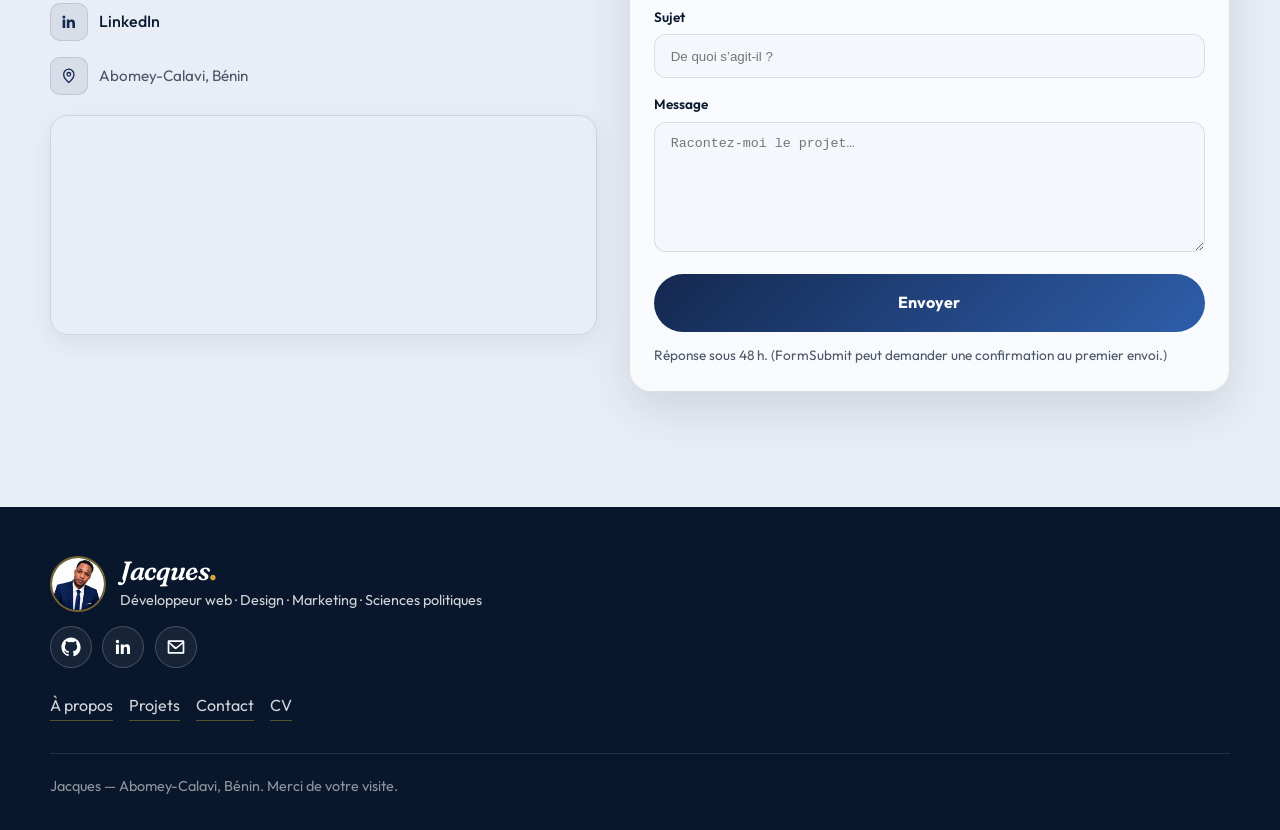
==== commit 67e65c54: "Revise about presentation, volontariat wording, and services lead. Clarify Africa Solidarity as volo" ====
--- a/index.html
+++ b/index.html
@@ -115,7 +115,7 @@
       <p class="hero-brand hero-anim" data-anim>Jacques<span>.</span></p>
       <h1 class="hero-title hero-anim" data-anim>Je suis développeur web&nbsp;— je construis des sites clairs, utiles et prêts à servir.</h1>
       <p class="hero-sub hero-anim" data-anim>
-        Designer d’affiches &amp; logos, marketing digital, et licencié en Sciences Politiques et Relations Internationales.
+        Designer d’affiches &amp; logos, marketing digital — un profil à la croisée des sciences sociales et du numérique.
       </p>
       <div class="hero-cta hero-anim" data-anim>
         <a href="#contact" class="btn btn-primary mag-btn">Écrivons-nous</a>
@@ -152,10 +152,12 @@
 
     <div class="about-layout">
       <div class="about-copy reveal">
-        <p>Je m’appelle <strong>ABIKOU Jacques Moïse Agossou</strong>. J’ai une <strong>Licence en Sciences Politiques et Relations Internationales</strong> à l’Université d’Abomey-Calavi, et j’ai choisi le web pour transformer des idées en sites concrets.</p>
-        <p>Je crée des sites (HTML, CSS, JavaScript, WordPress, un peu de PHP/MySQL), je conçois des <strong>affiches publicitaires</strong> et des <strong>logos</strong>, et j’aime le <strong>marketing digital</strong> — le côté qui fait qu’un beau site trouve aussi son public.</p>
-        <p>J’ai aussi appris le terrain institutionnel : stage en <strong>cellule juridique</strong> à la Mairie d’Abomey-Calavi, puis stage en création de sites dans une <strong>entreprise privée</strong> qui travaille sur des sites et blogs institutionnels (comme ceux de la famille tamafrica.com, aeroscope, africablue.com…).</p>
-        <p>Côté engagement, je donne du temps à <strong>Africa Solidarity ONG</strong>. Je parle français, anglais, fon, goun et yoruba — ça aide pour écouter vraiment les gens.</p>
+        <p>Bonjour, je suis <strong>Jacques Moïse Agossou</strong>.</p>
+        <p>Titulaire d’une <strong>Licence en Sciences Politiques</strong> et formé en développement web et création de sites internet, je suis un profil polyvalent à la croisée des sciences sociales et du numérique.</p>
+        <p>Mon parcours m’a permis de développer à la fois une capacité d’analyse, de réflexion et de compréhension des enjeux sociaux et institutionnels, ainsi que des compétences techniques dans la conception et le développement de solutions web.</p>
+        <p>Je m’intéresse particulièrement à la création de projets numériques utiles, à la communication digitale et aux nouvelles technologies. J’aime apprendre, expérimenter et transformer une idée en une solution concrète.</p>
+        <p>Mon ambition&nbsp;: mettre mes compétences au service de projets innovants, tout en continuant à évoluer dans le domaine du numérique.</p>
+        <p>Je fais du volontariat à <strong>Africa Solidarity ONG</strong>. Je parle français, anglais, fon, goun et yoruba — ça m’aide à vraiment écouter les gens.</p>
       </div>
 
       <aside class="about-facts reveal reveal-delay-1">
@@ -266,7 +268,7 @@
     <div class="section-head reveal">
       <p class="eyebrow">Parcours</p>
       <h2 class="section-title">Ce que j’ai vraiment fait</h2>
-      <p class="section-lead">Des stages sérieux, du terrain commercial, et du bénévolat — sans enjoliver.</p>
+      <p class="section-lead">Des stages sérieux, du terrain commercial, et du volontariat — sans enjoliver.</p>
     </div>
 
     <div class="timeline">
@@ -307,7 +309,7 @@
         <div class="t-body">
           <h3>Autres expériences</h3>
           <h4>SGDS · WeBRadio · Africa Solidarity ONG</h4>
-          <p>Distribution terrain, téléconseil, et bénévolat communautaire — des expériences qui ancrent le travail dans la vraie vie.</p>
+          <p>Distribution terrain, téléconseil, et volontariat communautaire — des expériences qui ancrent le travail dans la vraie vie.</p>
         </div>
       </article>
     </div>
@@ -320,7 +322,7 @@
     <div class="section-head center reveal">
       <p class="eyebrow">Services</p>
       <h2 class="section-title">Comment on peut travailler ensemble</h2>
-      <p class="section-lead">Du site vitrine à l’affiche du lancement — je préfère les projets clairs et humains.</p>
+      <p class="section-lead">Du site vitrine à l’affiche de lancement — j’opte pour les projets clairs, utiles et bien menés.</p>
     </div>
 
     <div class="services-grid">
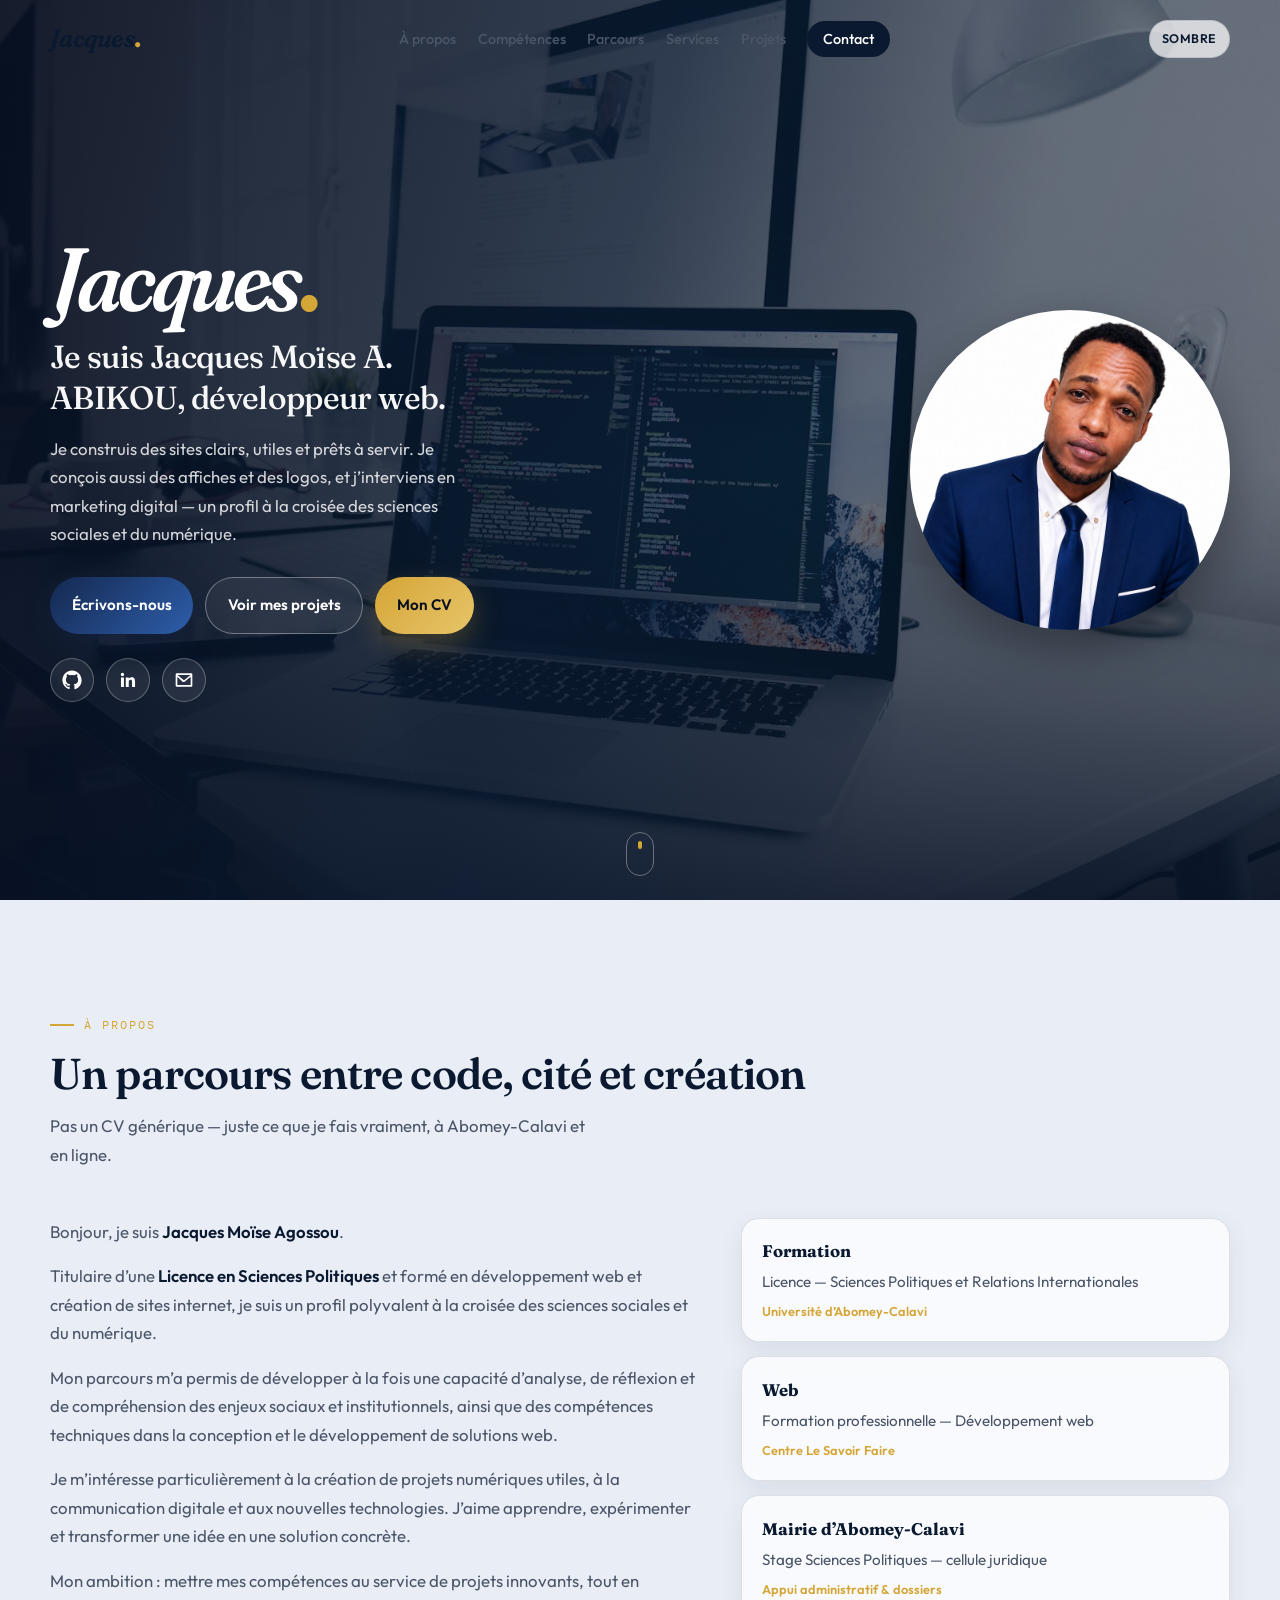
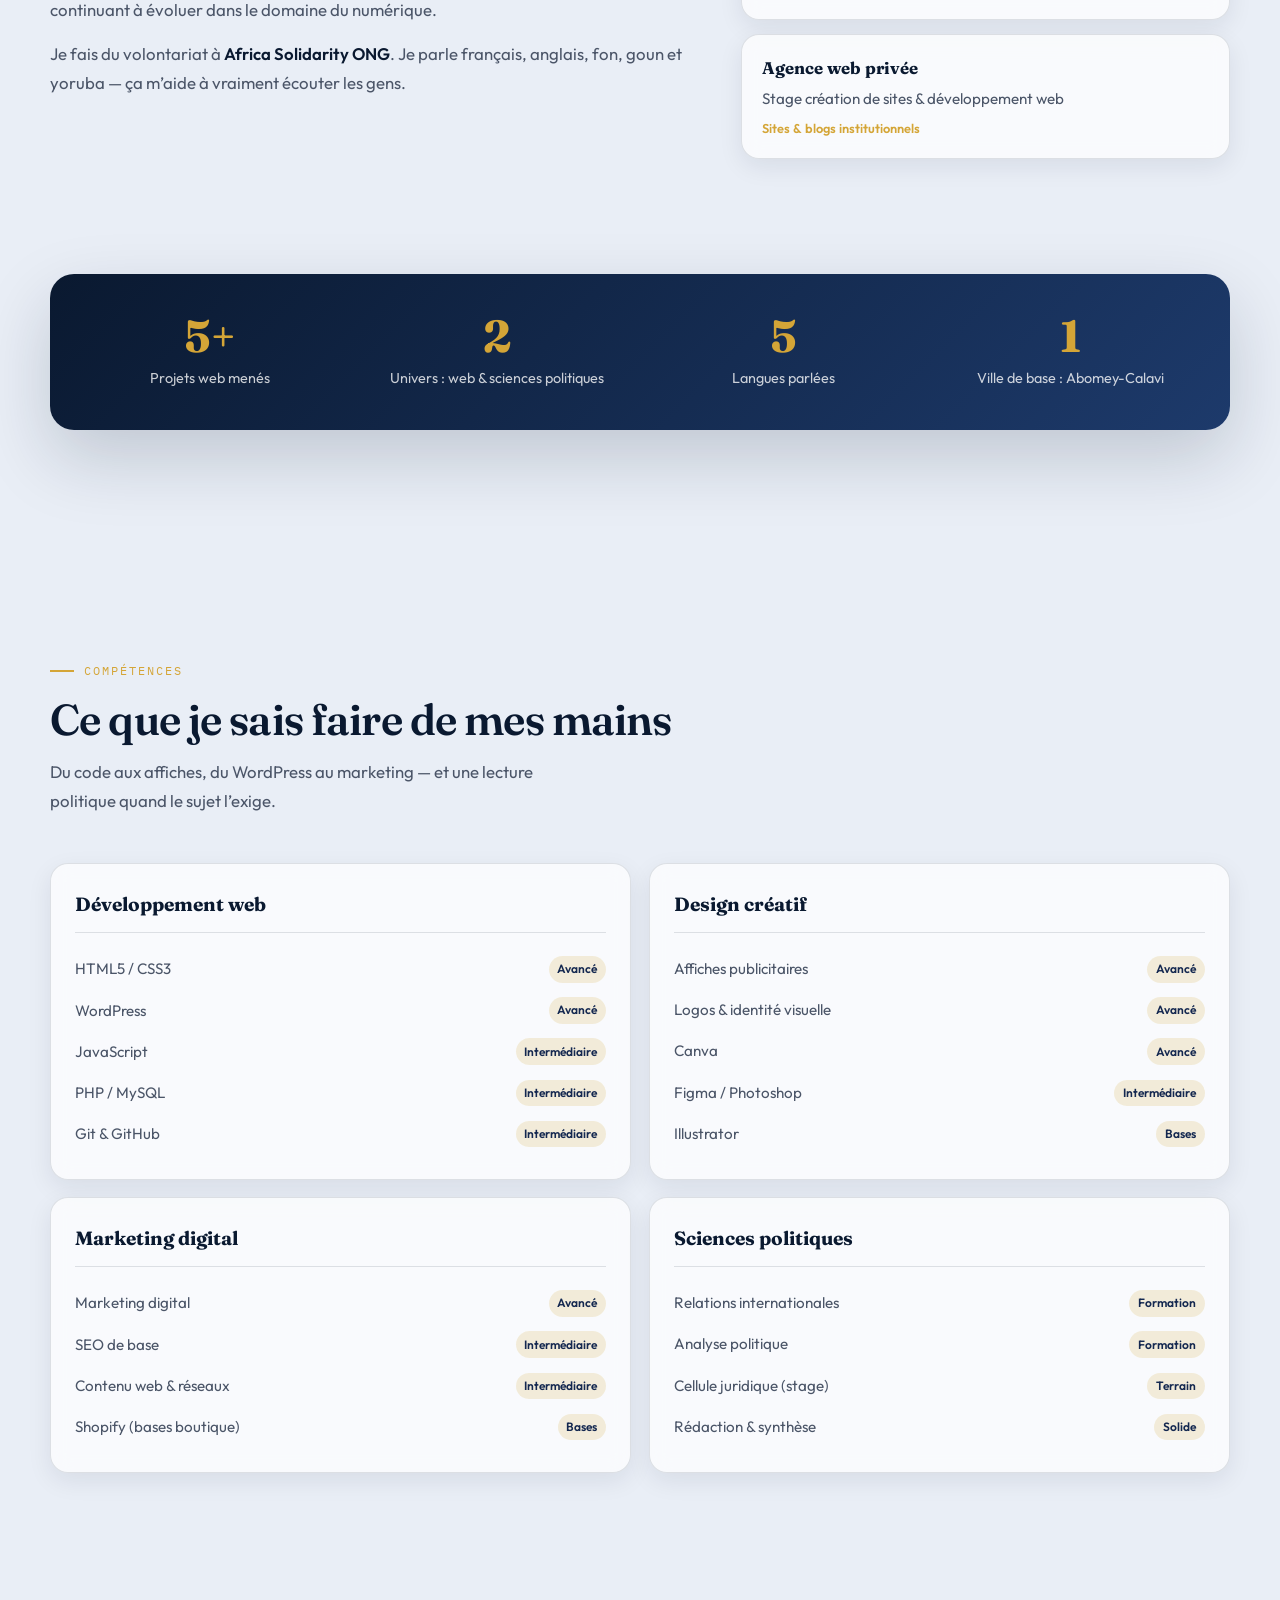
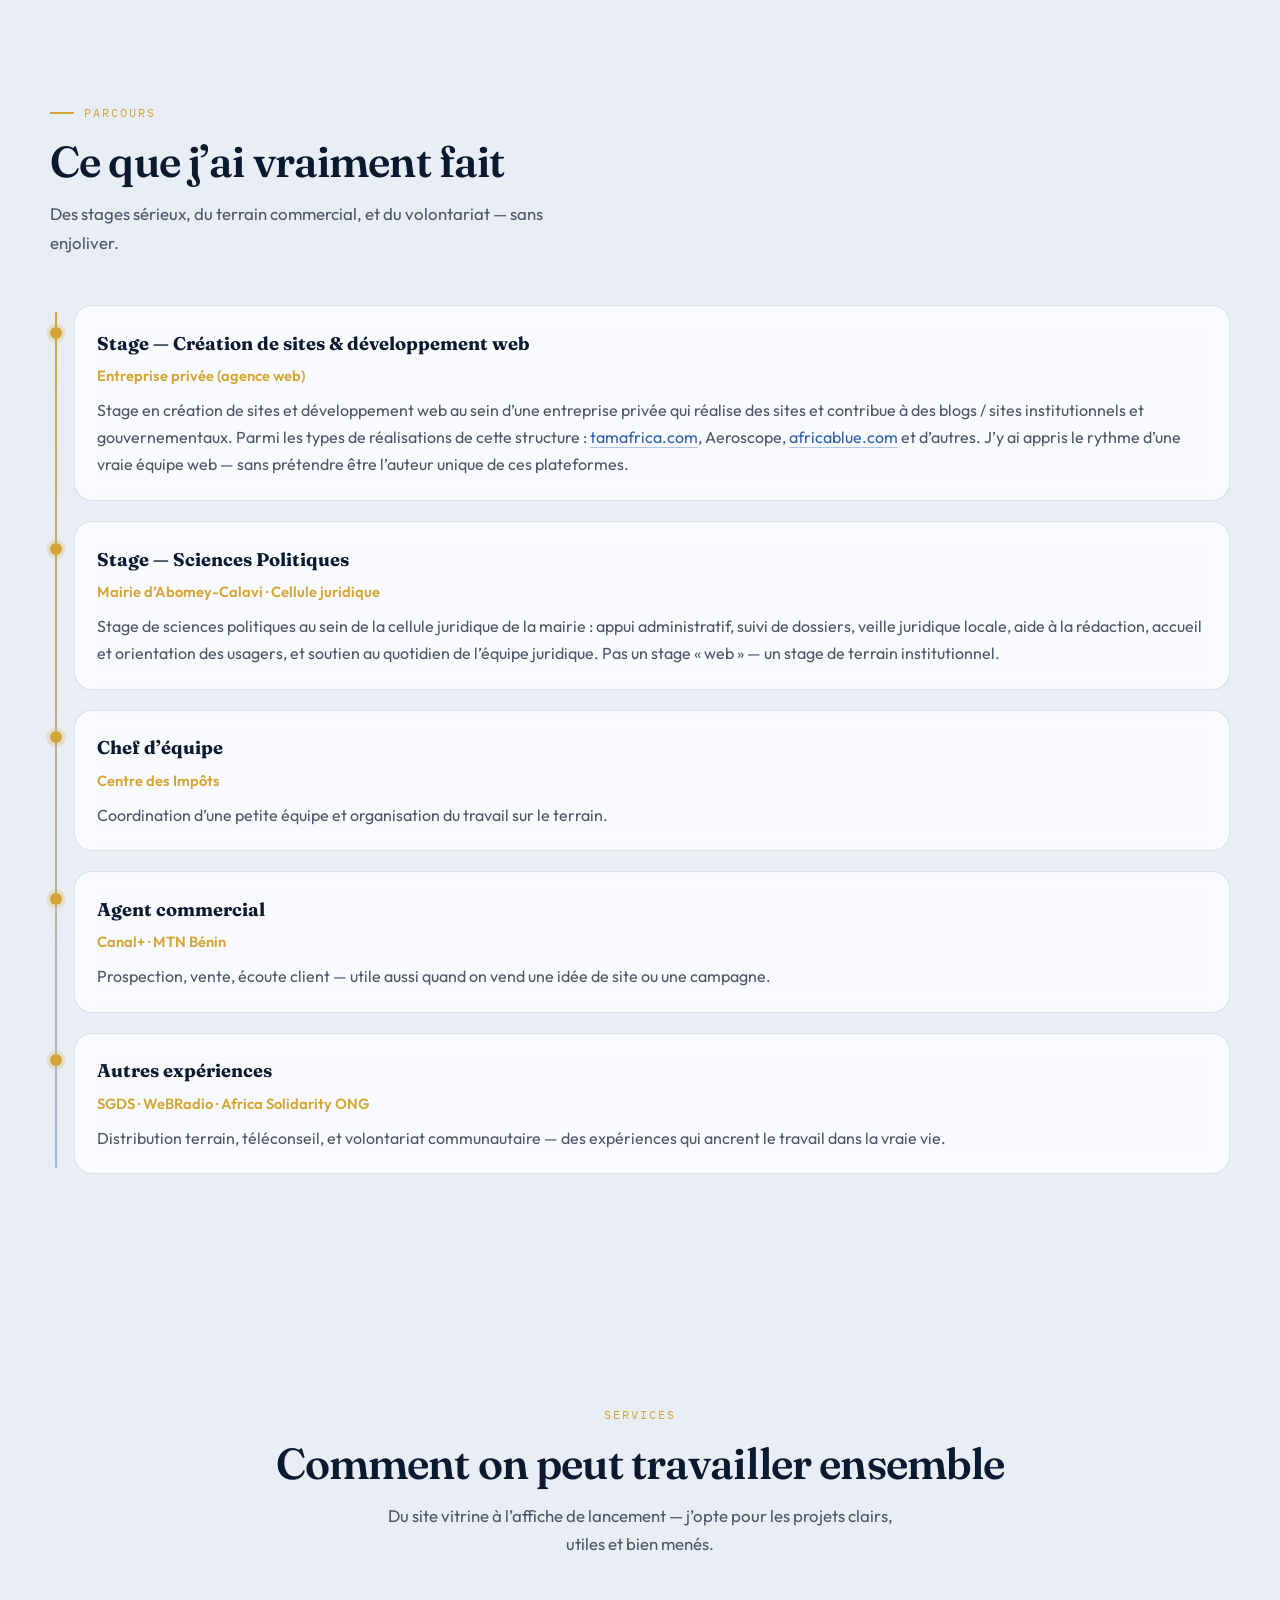
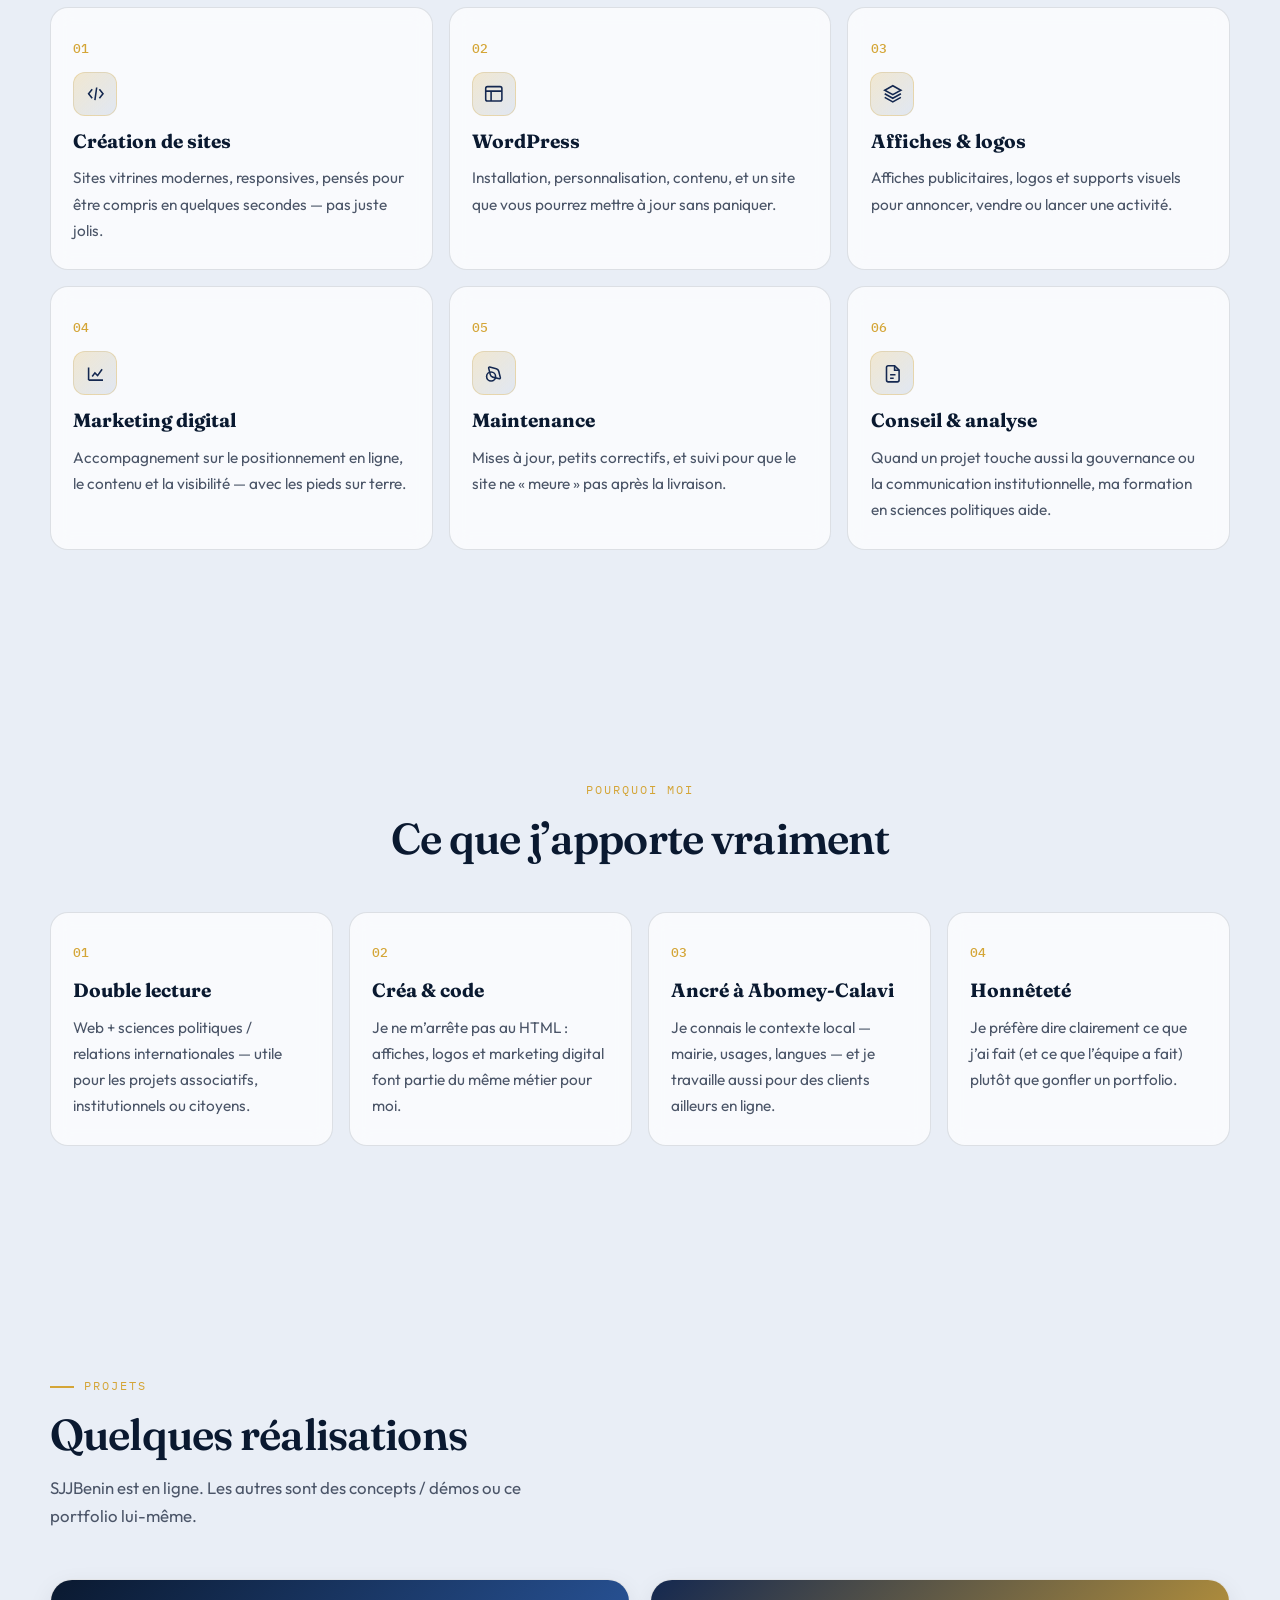
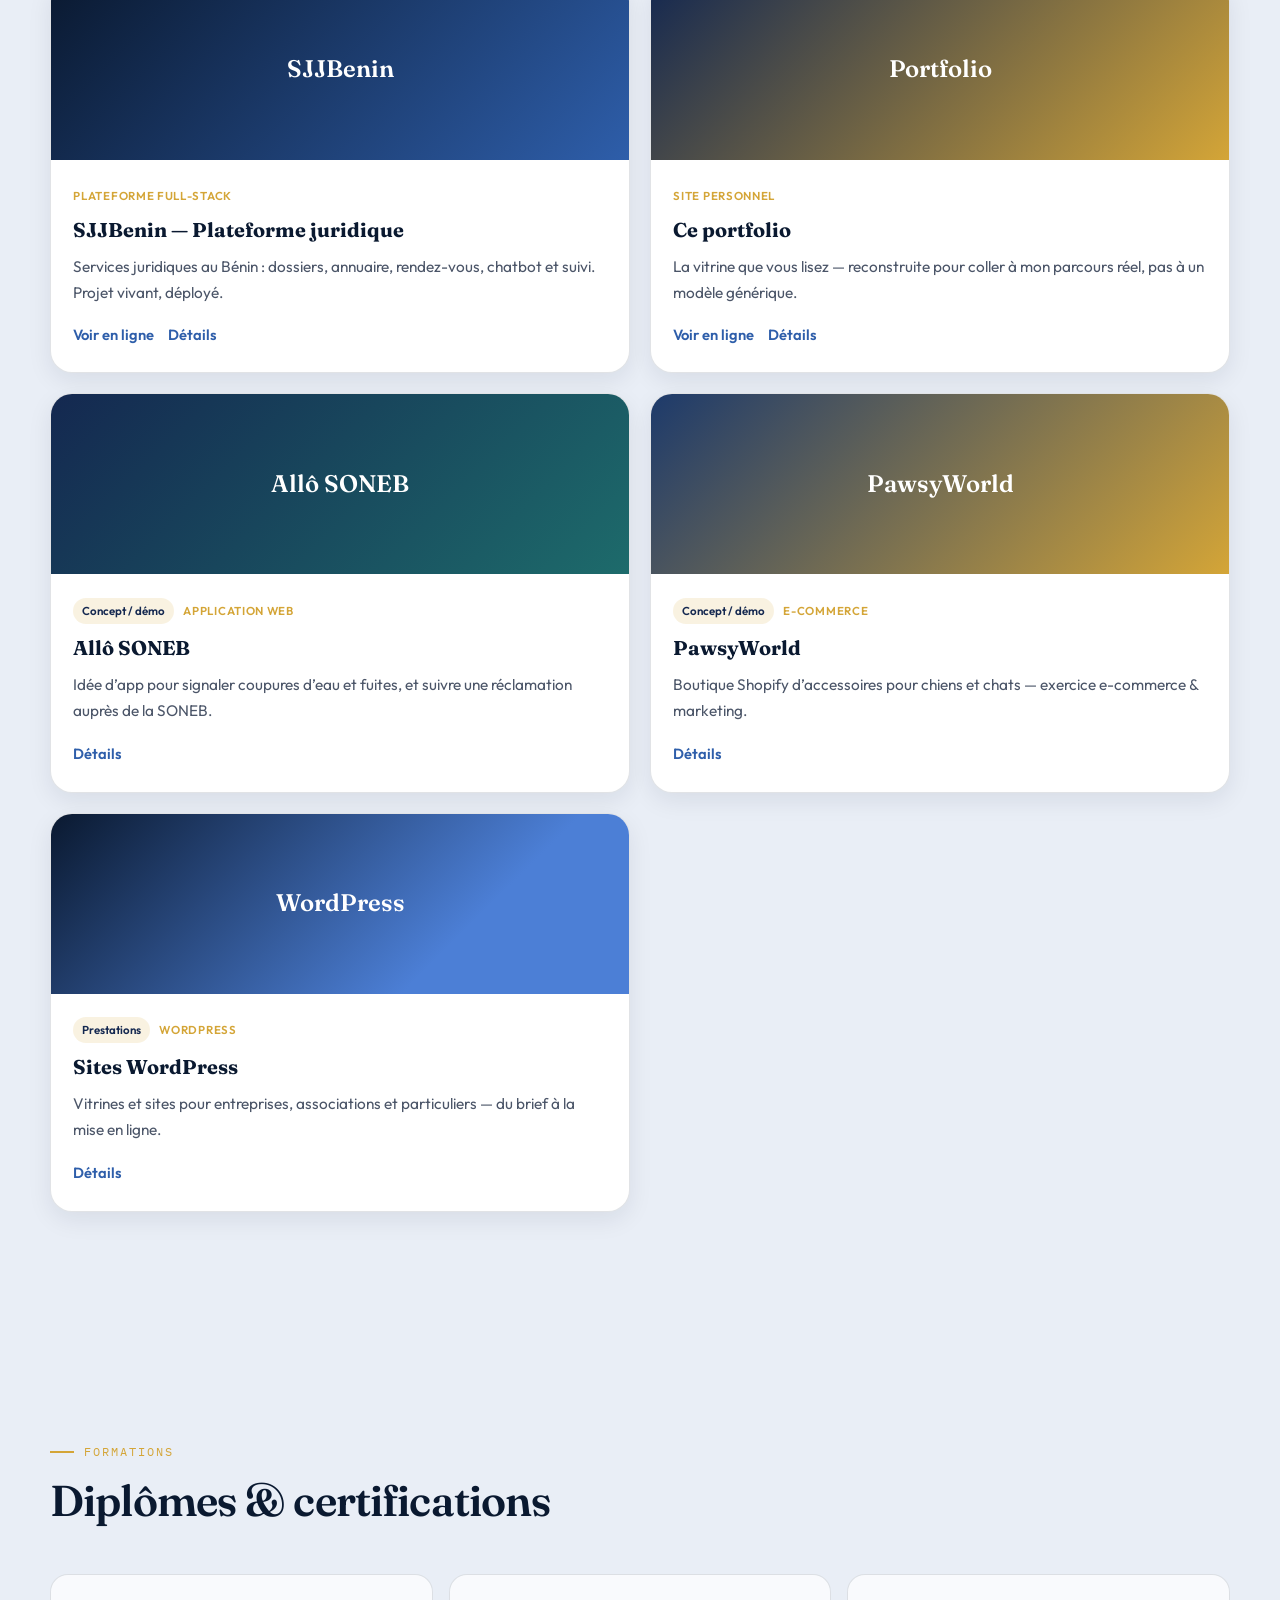
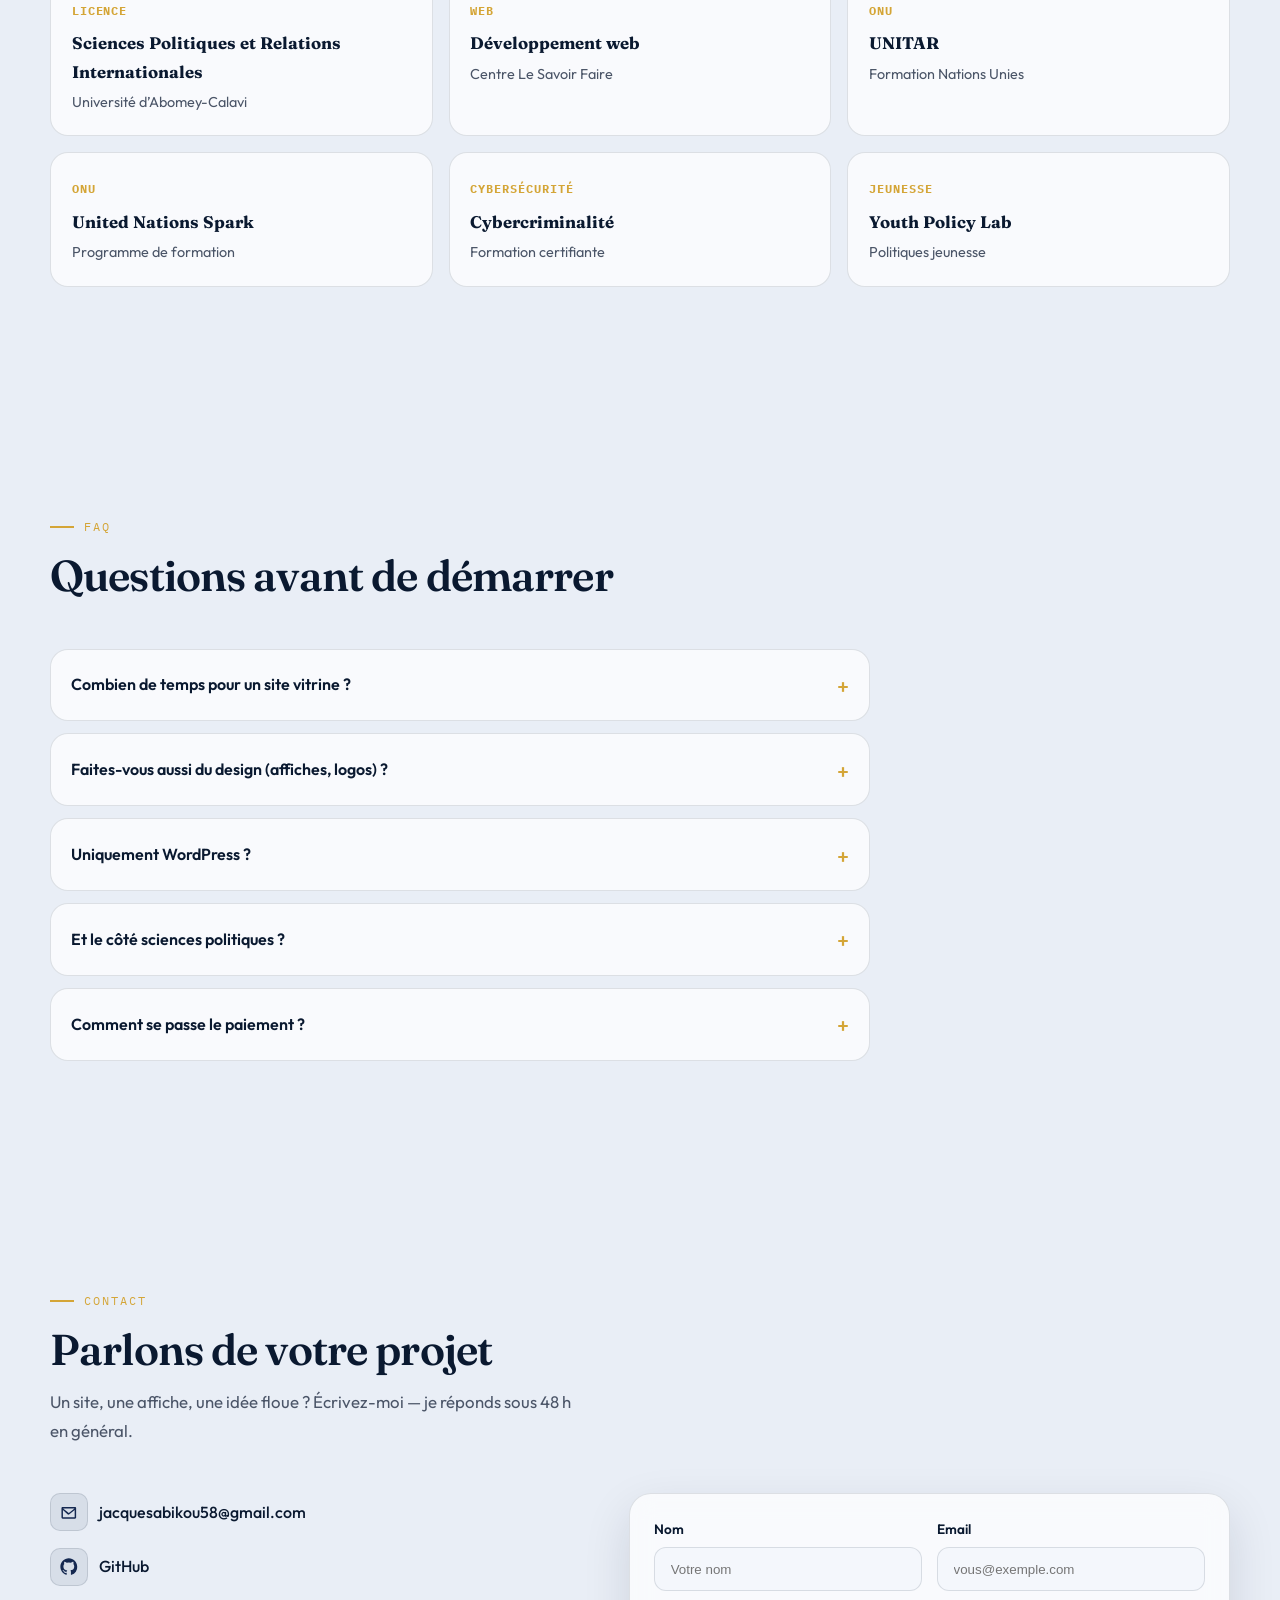
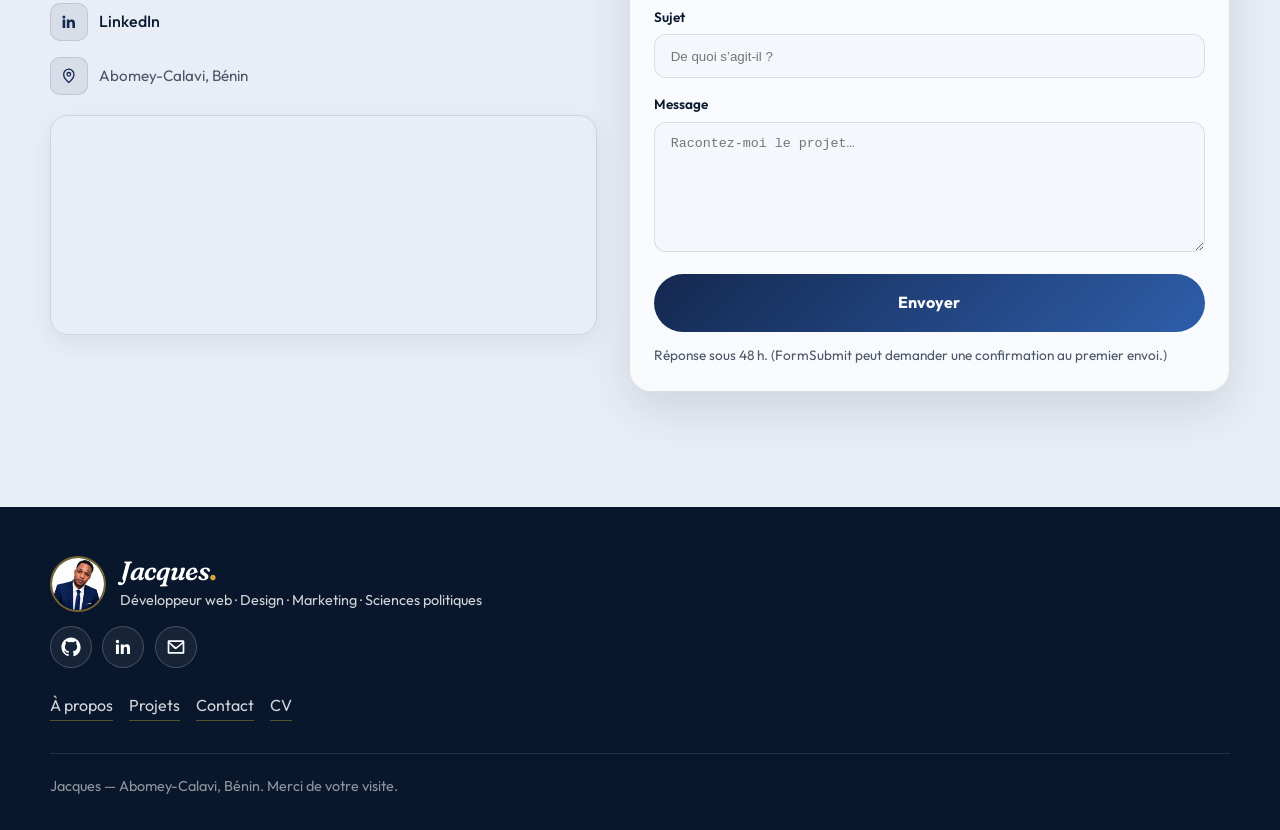
==== commit 834a213e: "Update hero copy to introduce Jacques Moïse A. ABIKOU by name." ====
--- a/index.html
+++ b/index.html
@@ -4,7 +4,7 @@
 <meta charset="UTF-8">
 <meta name="viewport" content="width=device-width, initial-scale=1.0">
 <title>ABIKOU Jacques Moïse Agossou | Développeur Web & Sciences Politiques — Abomey-Calavi</title>
-<meta name="description" content="Je suis Jacques, développeur web à Abomey-Calavi. Sites, WordPress, design d’affiches et logos, marketing digital — avec une formation en Sciences Politiques et Relations Internationales.">
+<meta name="description" content="Je suis Jacques Moïse A. ABIKOU, développeur web à Abomey-Calavi. Sites clairs et utiles, design d’affiches et logos, marketing digital — à la croisée des sciences sociales et du numérique.">
 <meta name="robots" content="index,follow">
 <meta name="author" content="ABIKOU Jacques Moïse Agossou">
 <meta name="theme-color" content="#0A1930">
@@ -113,9 +113,9 @@
   <div class="wrap hero-grid">
     <div class="hero-content">
       <p class="hero-brand hero-anim" data-anim>Jacques<span>.</span></p>
-      <h1 class="hero-title hero-anim" data-anim>Je suis développeur web&nbsp;— je construis des sites clairs, utiles et prêts à servir.</h1>
+      <h1 class="hero-title hero-anim" data-anim>Je suis Jacques Moïse A. ABIKOU, développeur web.</h1>
       <p class="hero-sub hero-anim" data-anim>
-        Designer d’affiches &amp; logos, marketing digital — un profil à la croisée des sciences sociales et du numérique.
+        Je construis des sites clairs, utiles et prêts à servir. Je conçois aussi des affiches et des logos, et j’interviens en marketing digital — un profil à la croisée des sciences sociales et du numérique.
       </p>
       <div class="hero-cta hero-anim" data-anim>
         <a href="#contact" class="btn btn-primary mag-btn">Écrivons-nous</a>
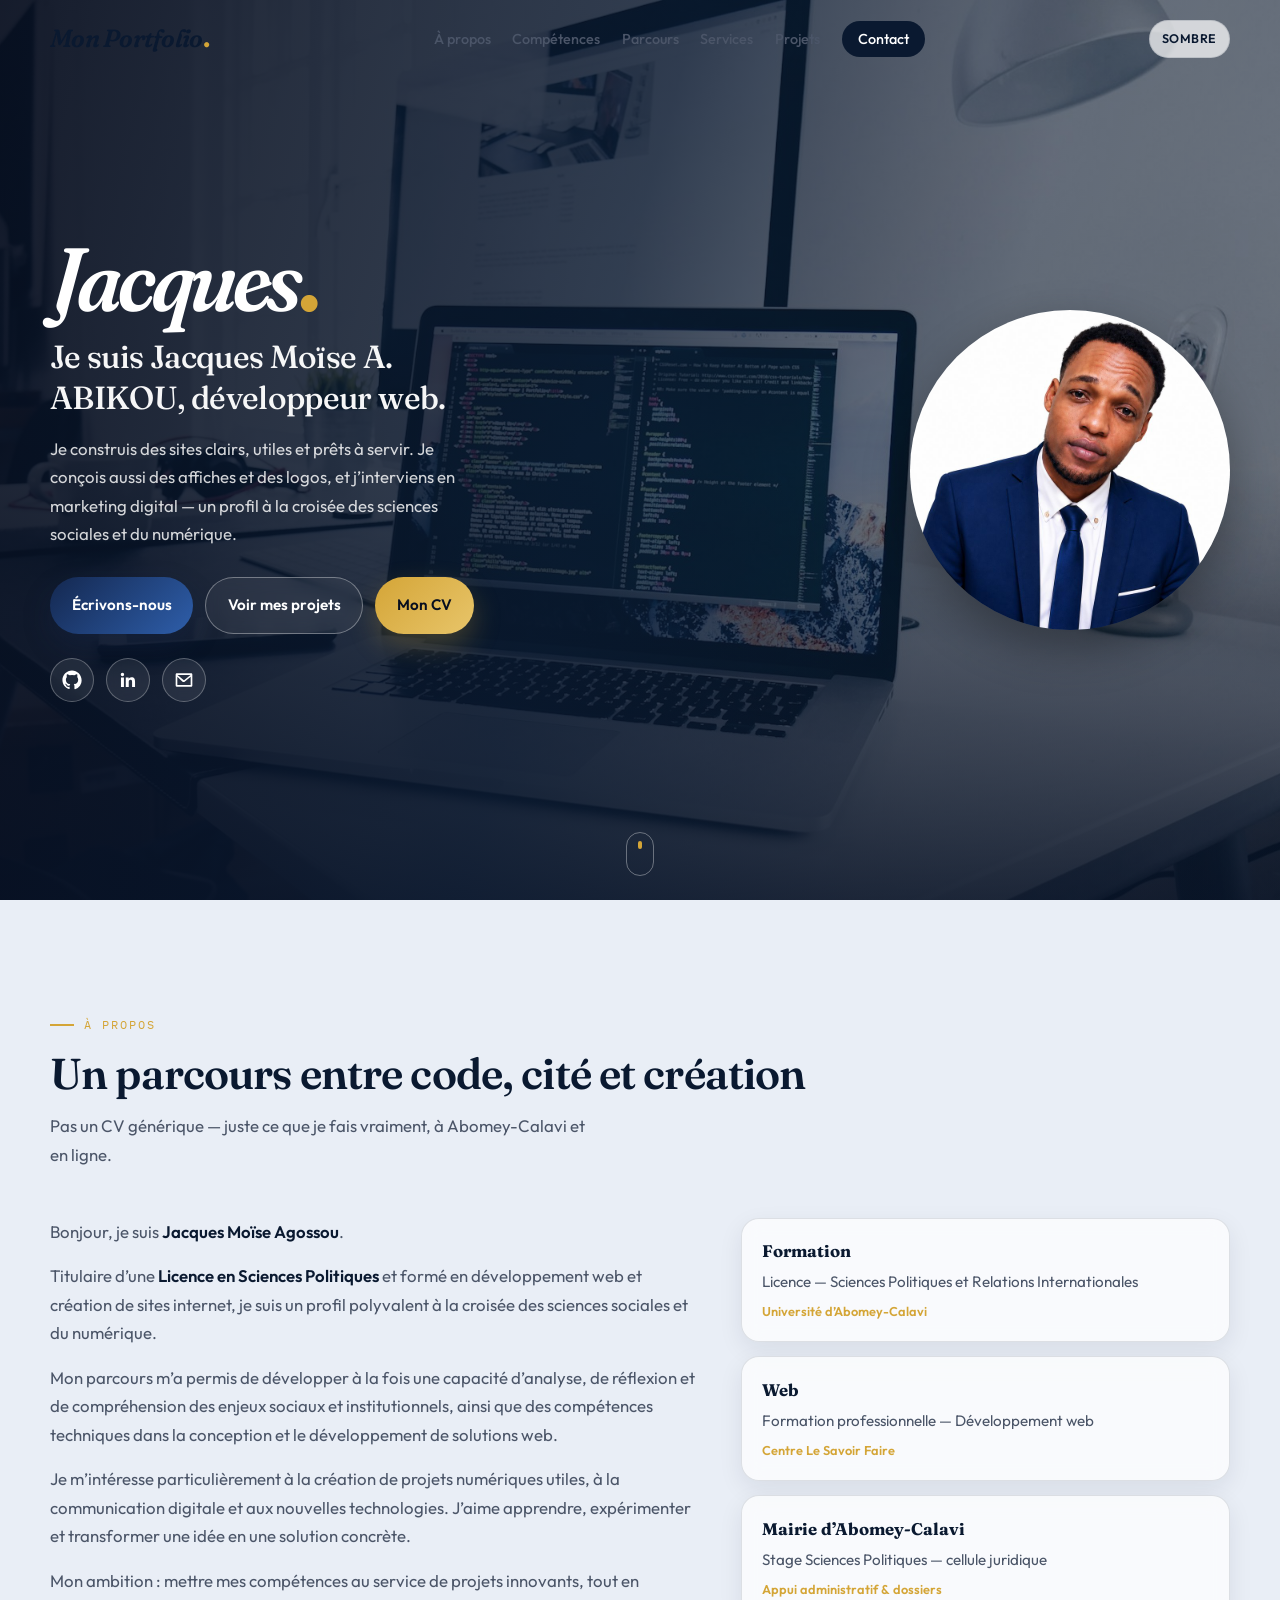
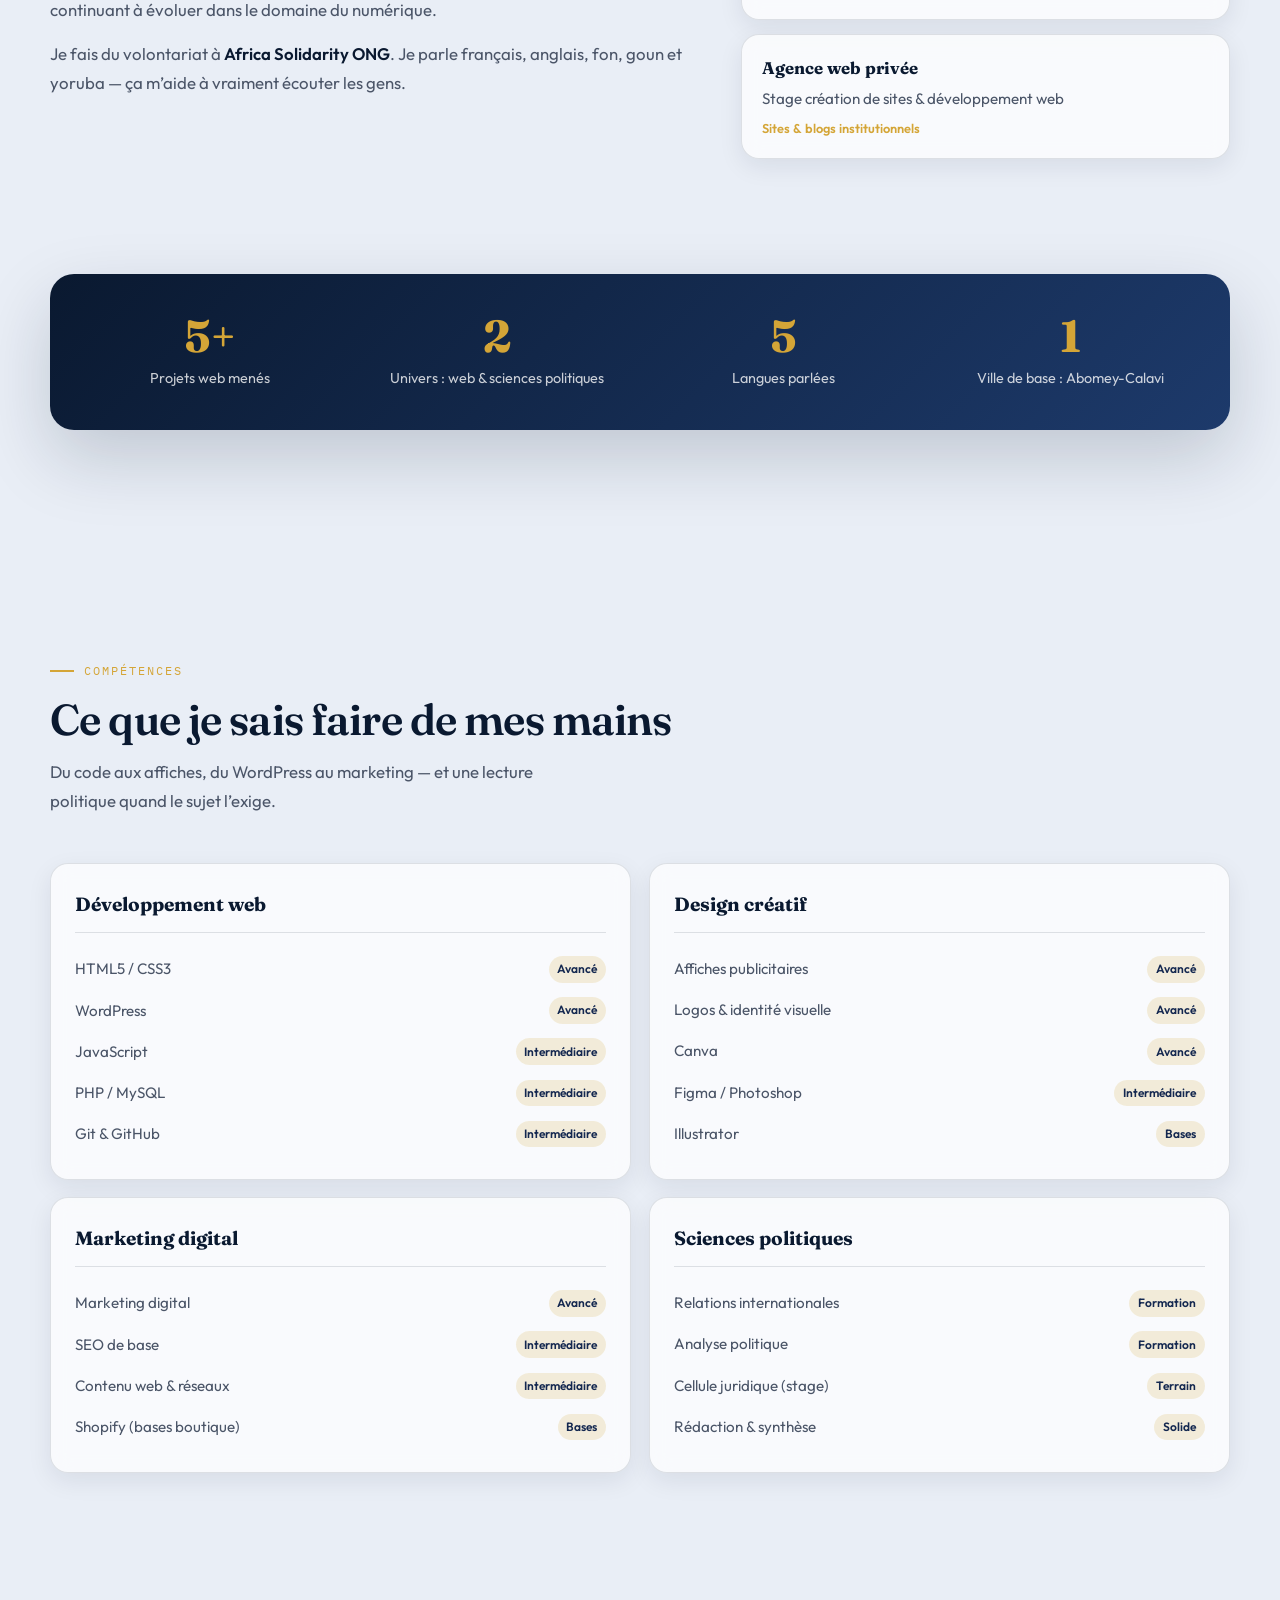
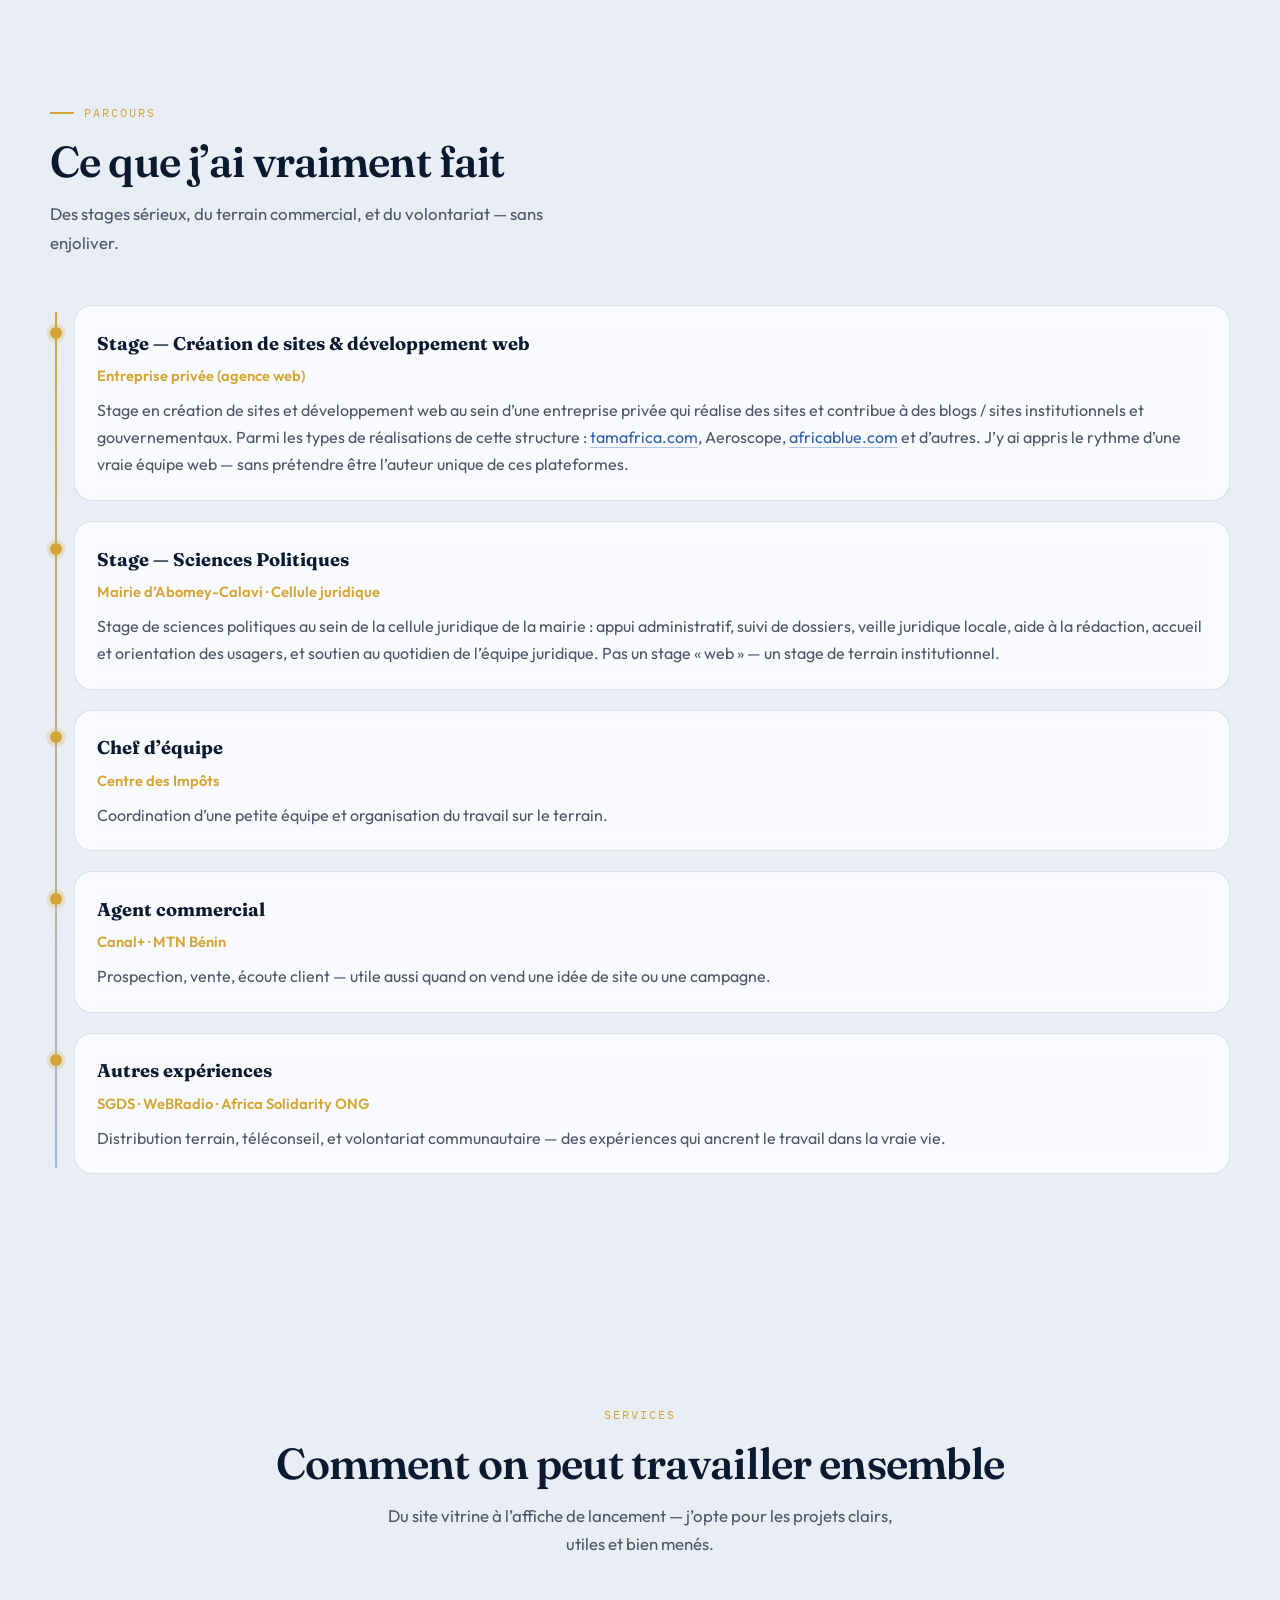
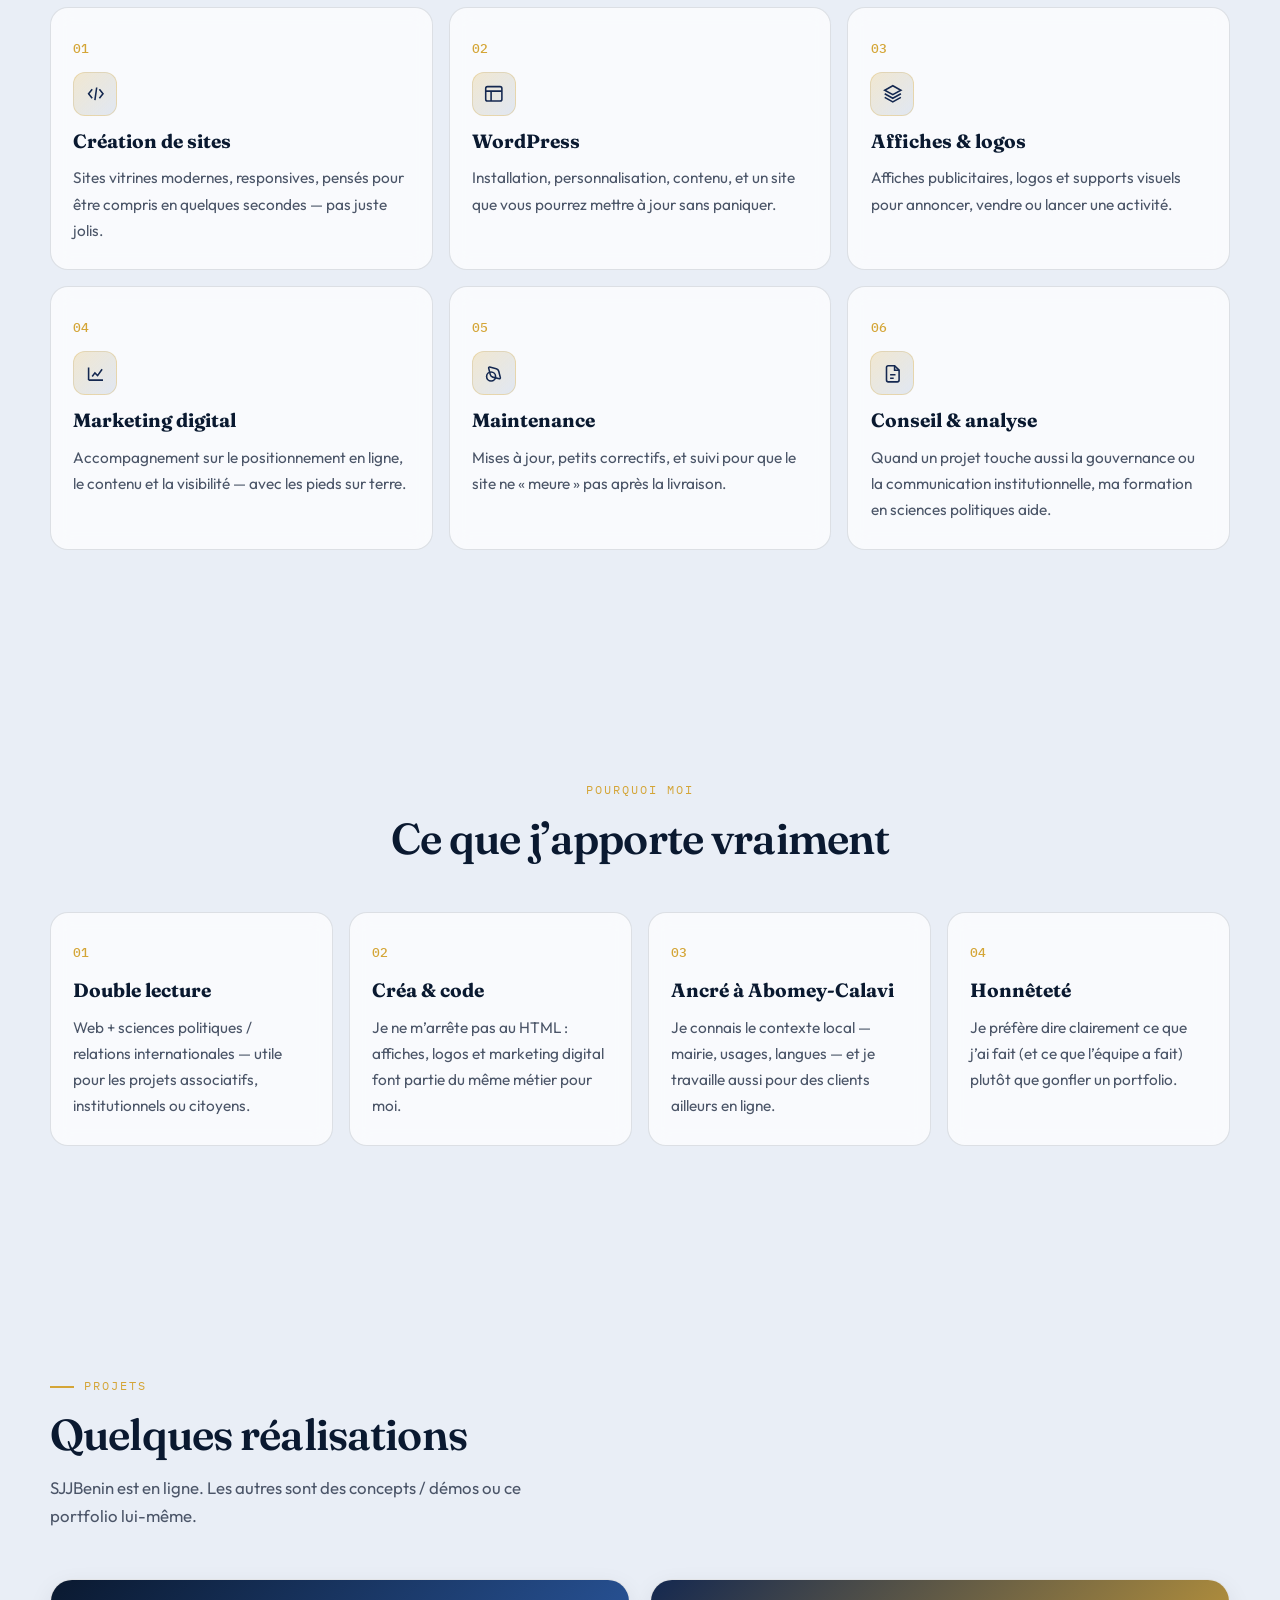
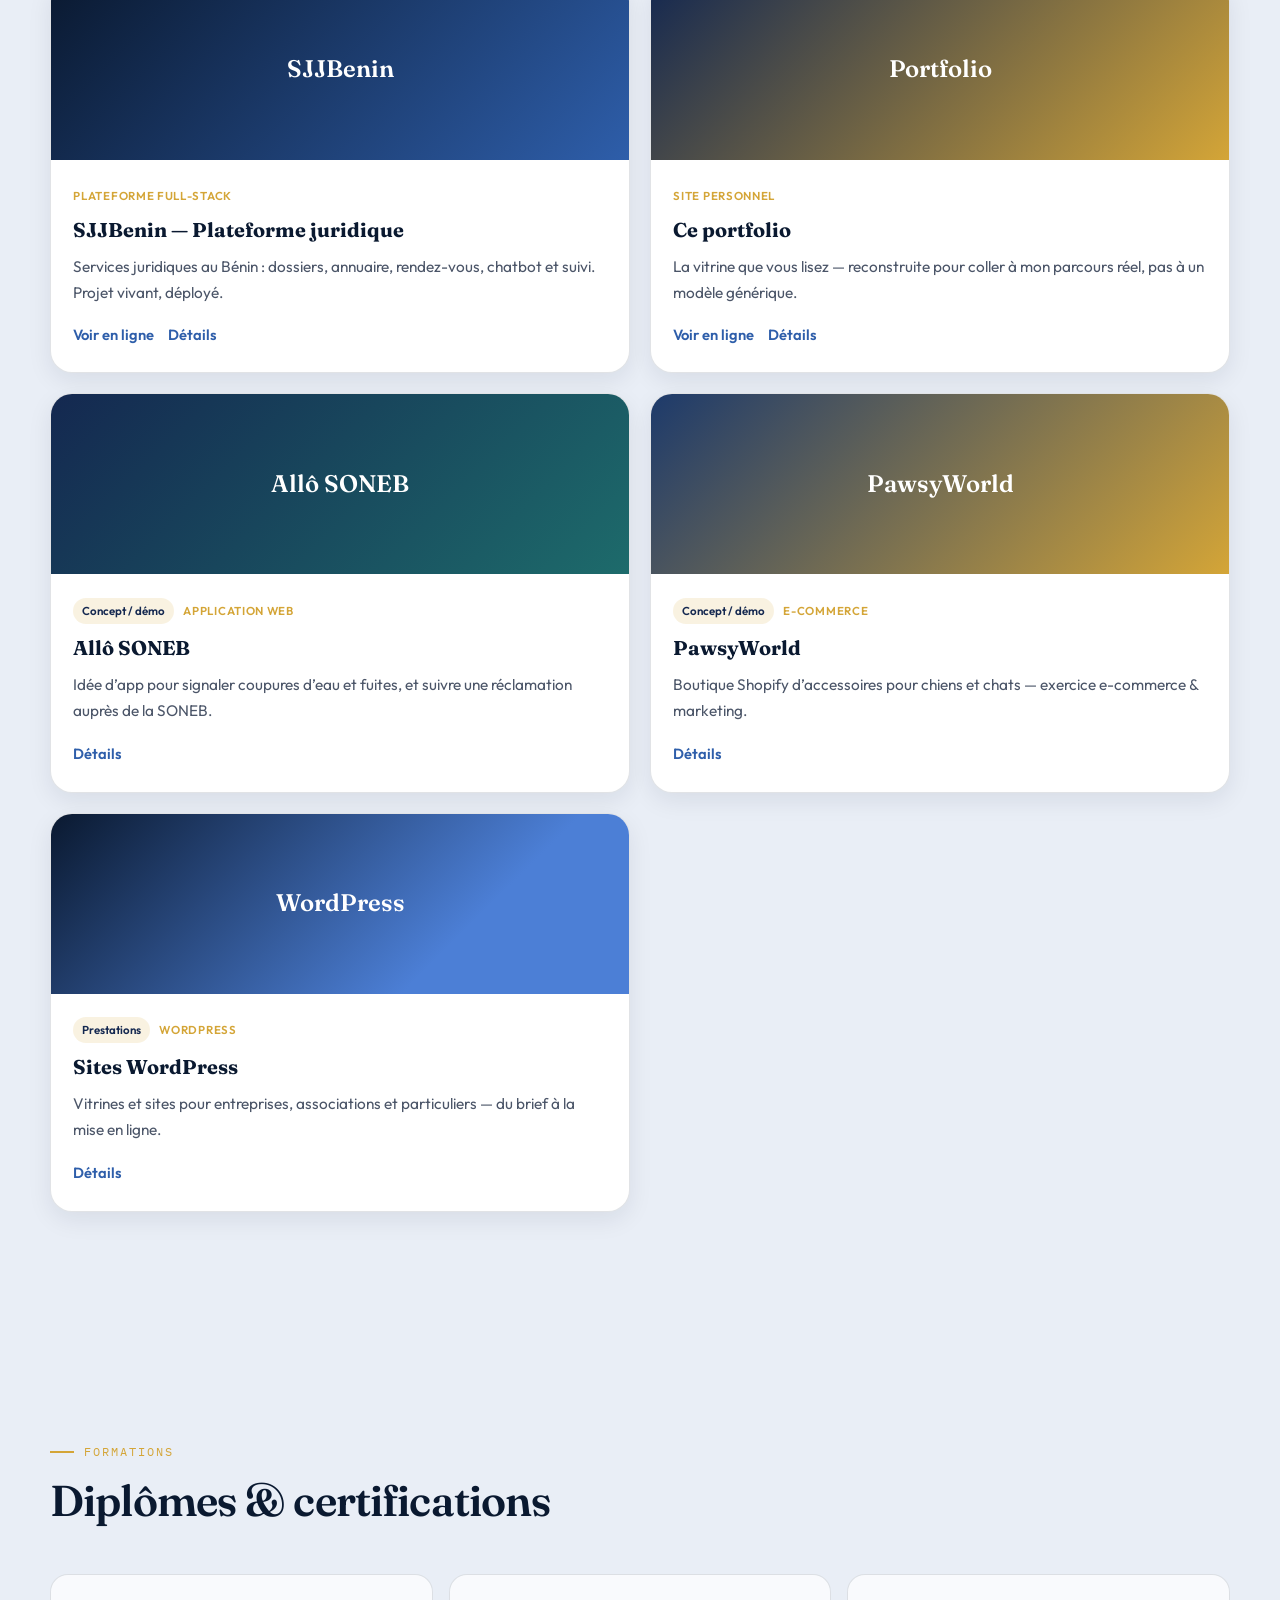
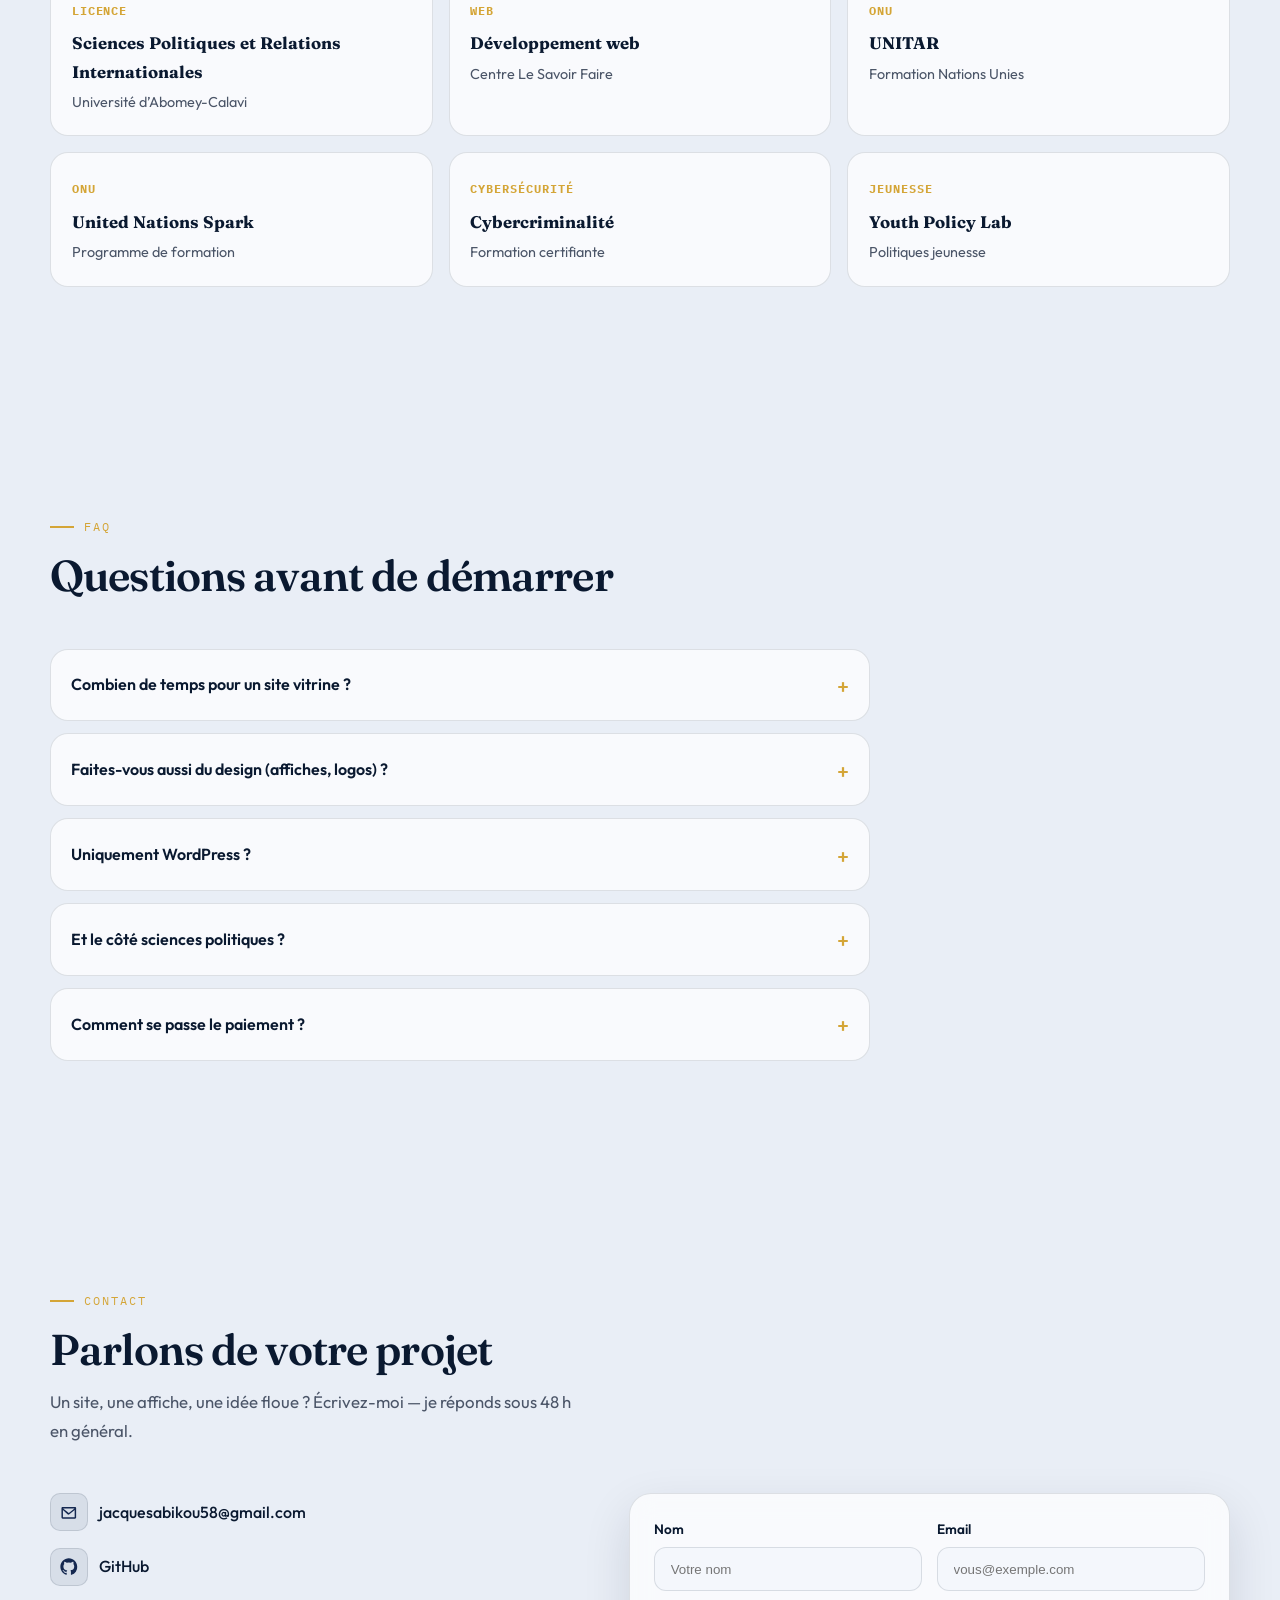
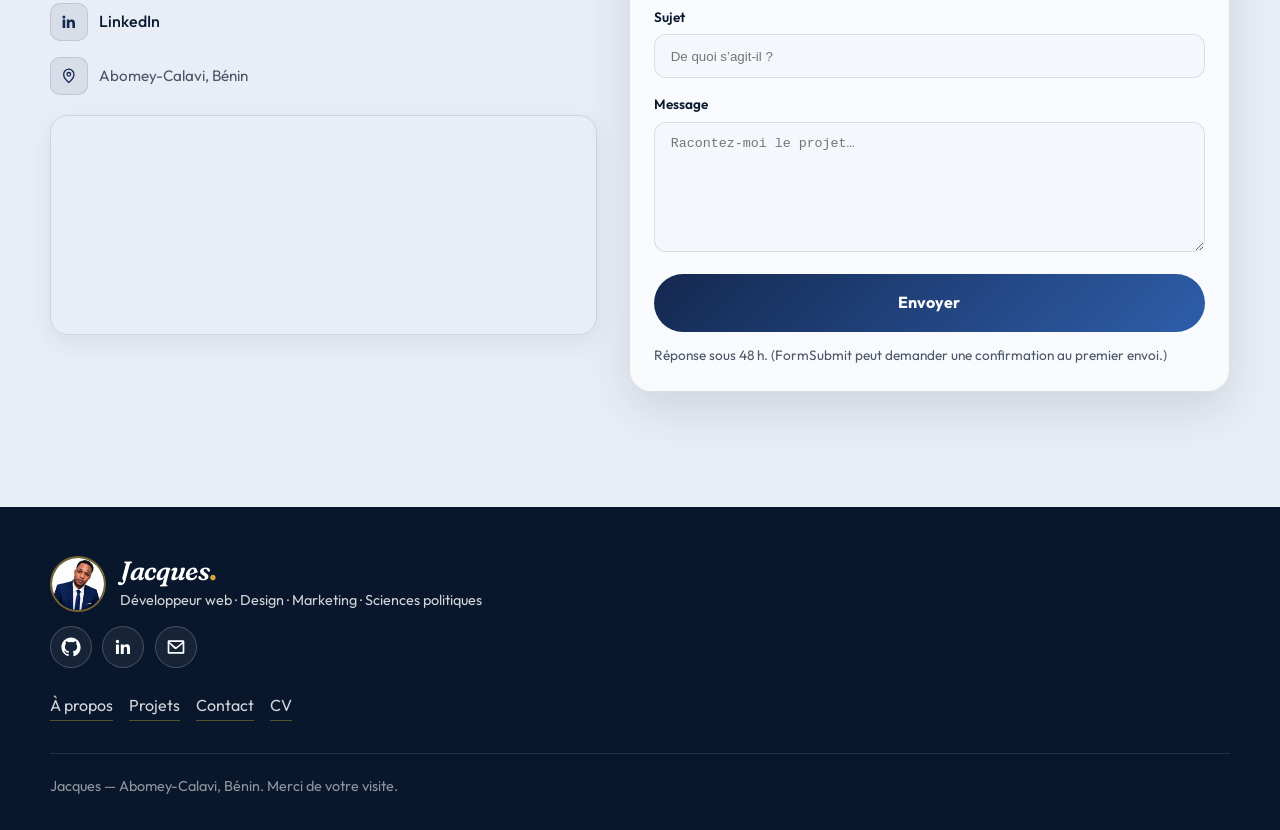
==== commit 4ec85f77: "Replace top nav brand with Mon Portfolio." ====
--- a/index.html
+++ b/index.html
@@ -78,7 +78,7 @@
 
 <header id="siteHeader">
   <nav class="nav wrap" aria-label="Navigation principale">
-    <a href="#accueil" class="brand">Jacques<span class="dot">.</span></a>
+    <a href="#accueil" class="brand">Mon Portfolio<span class="dot">.</span></a>
     <ul class="nav-links" id="navLinks">
       <li><a href="#apropos">À propos</a></li>
       <li><a href="#competences">Compétences</a></li>
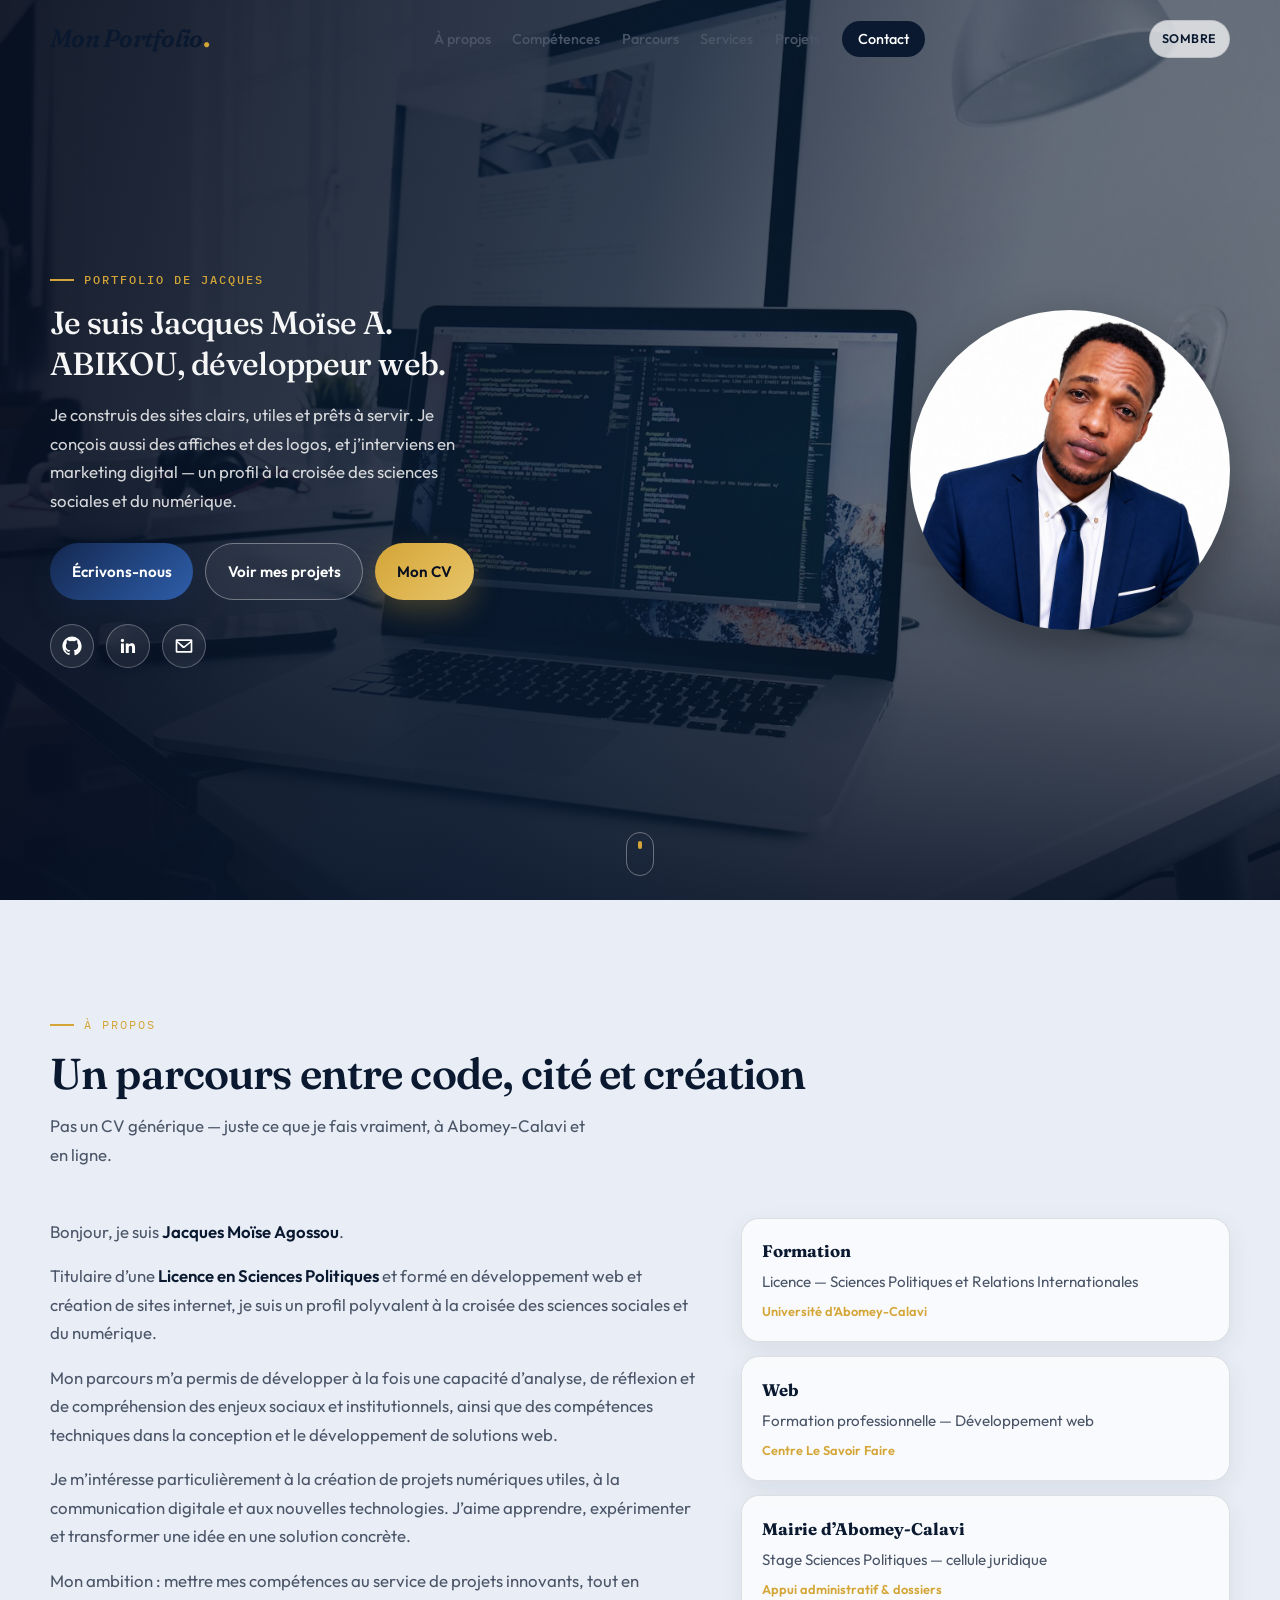
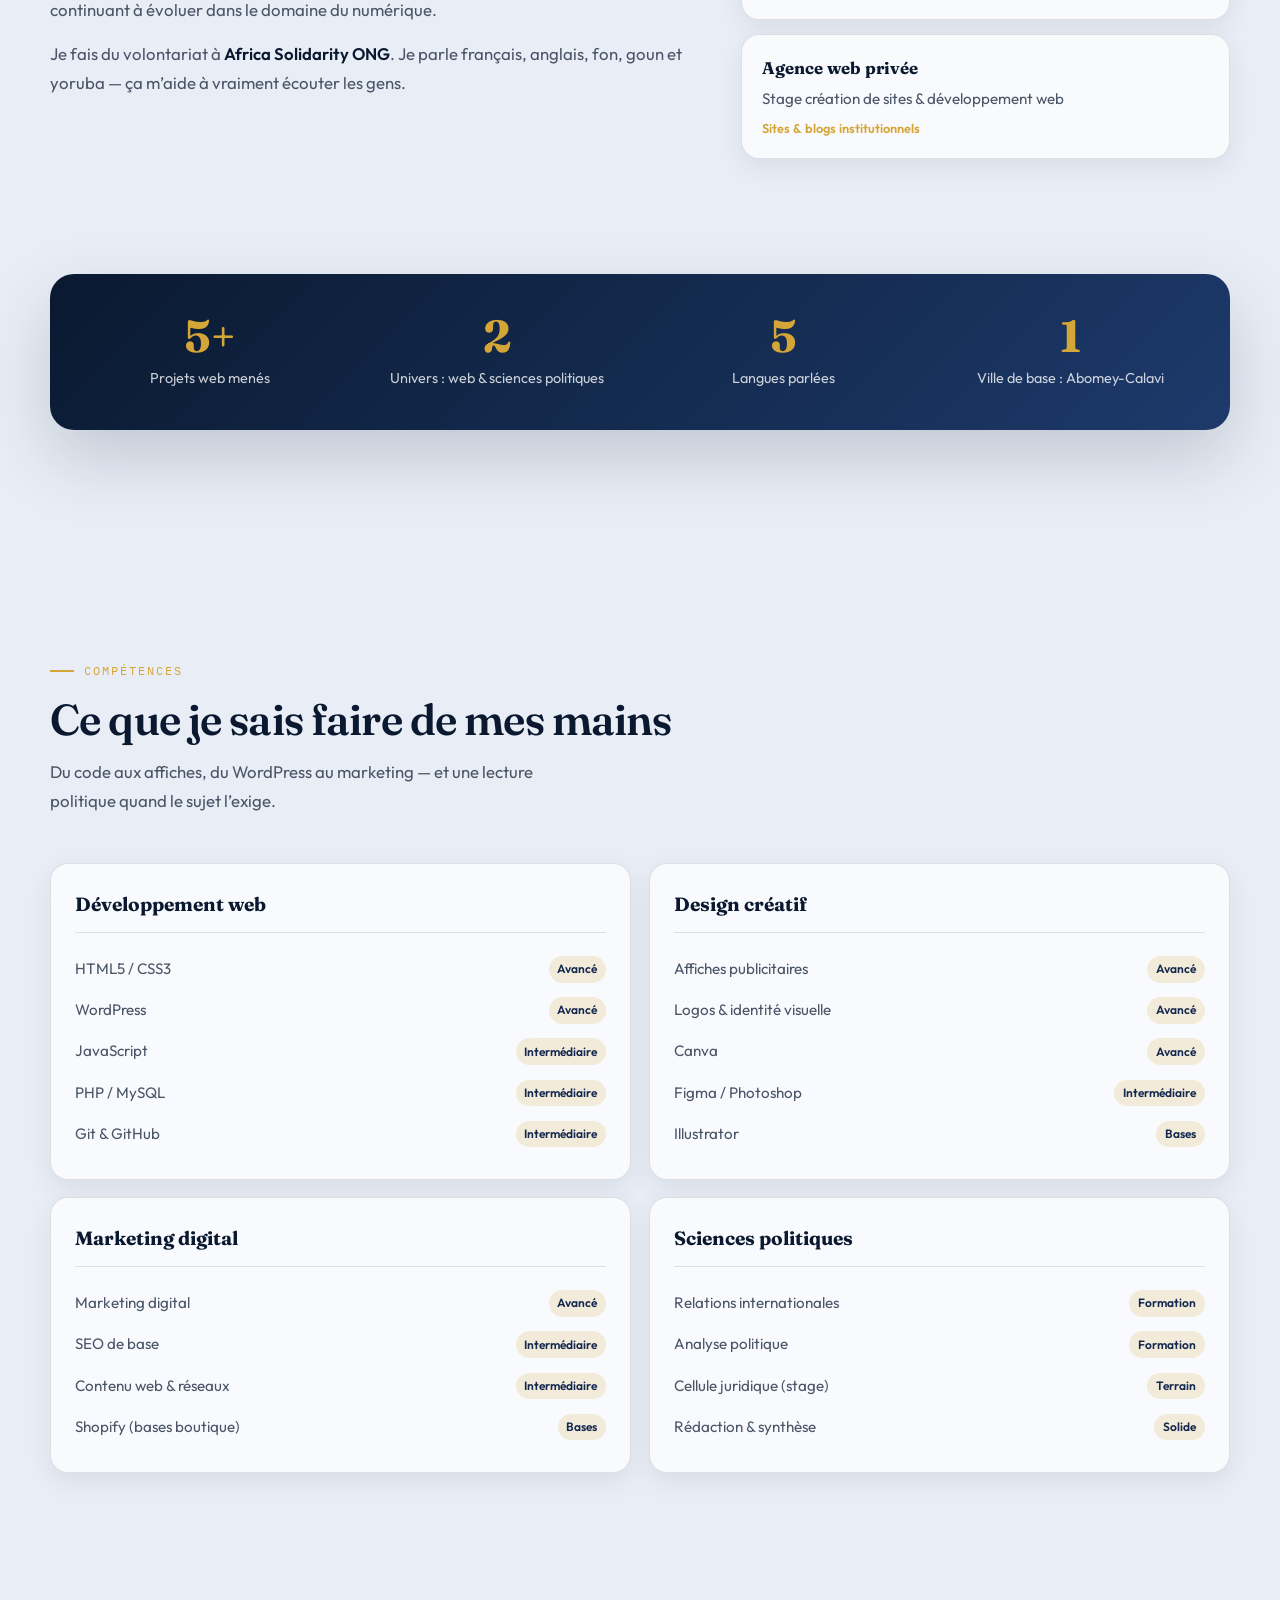
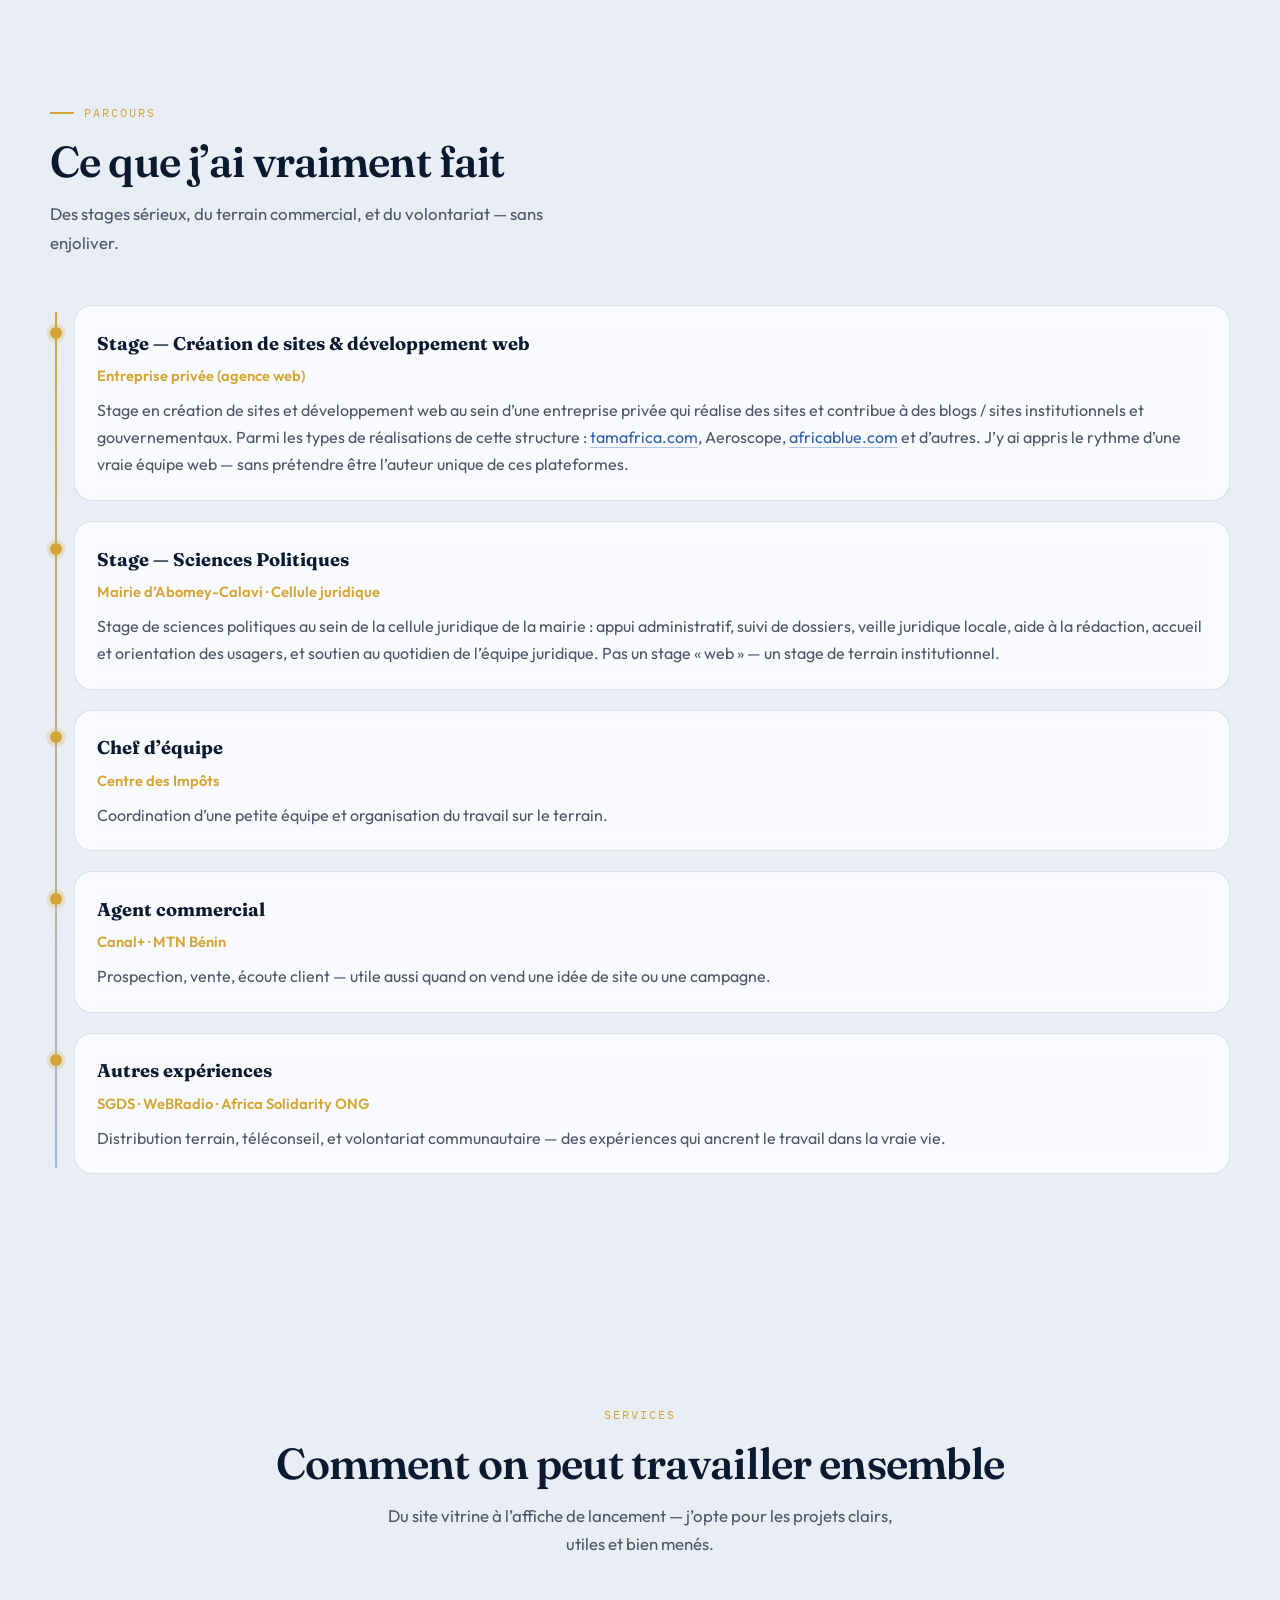
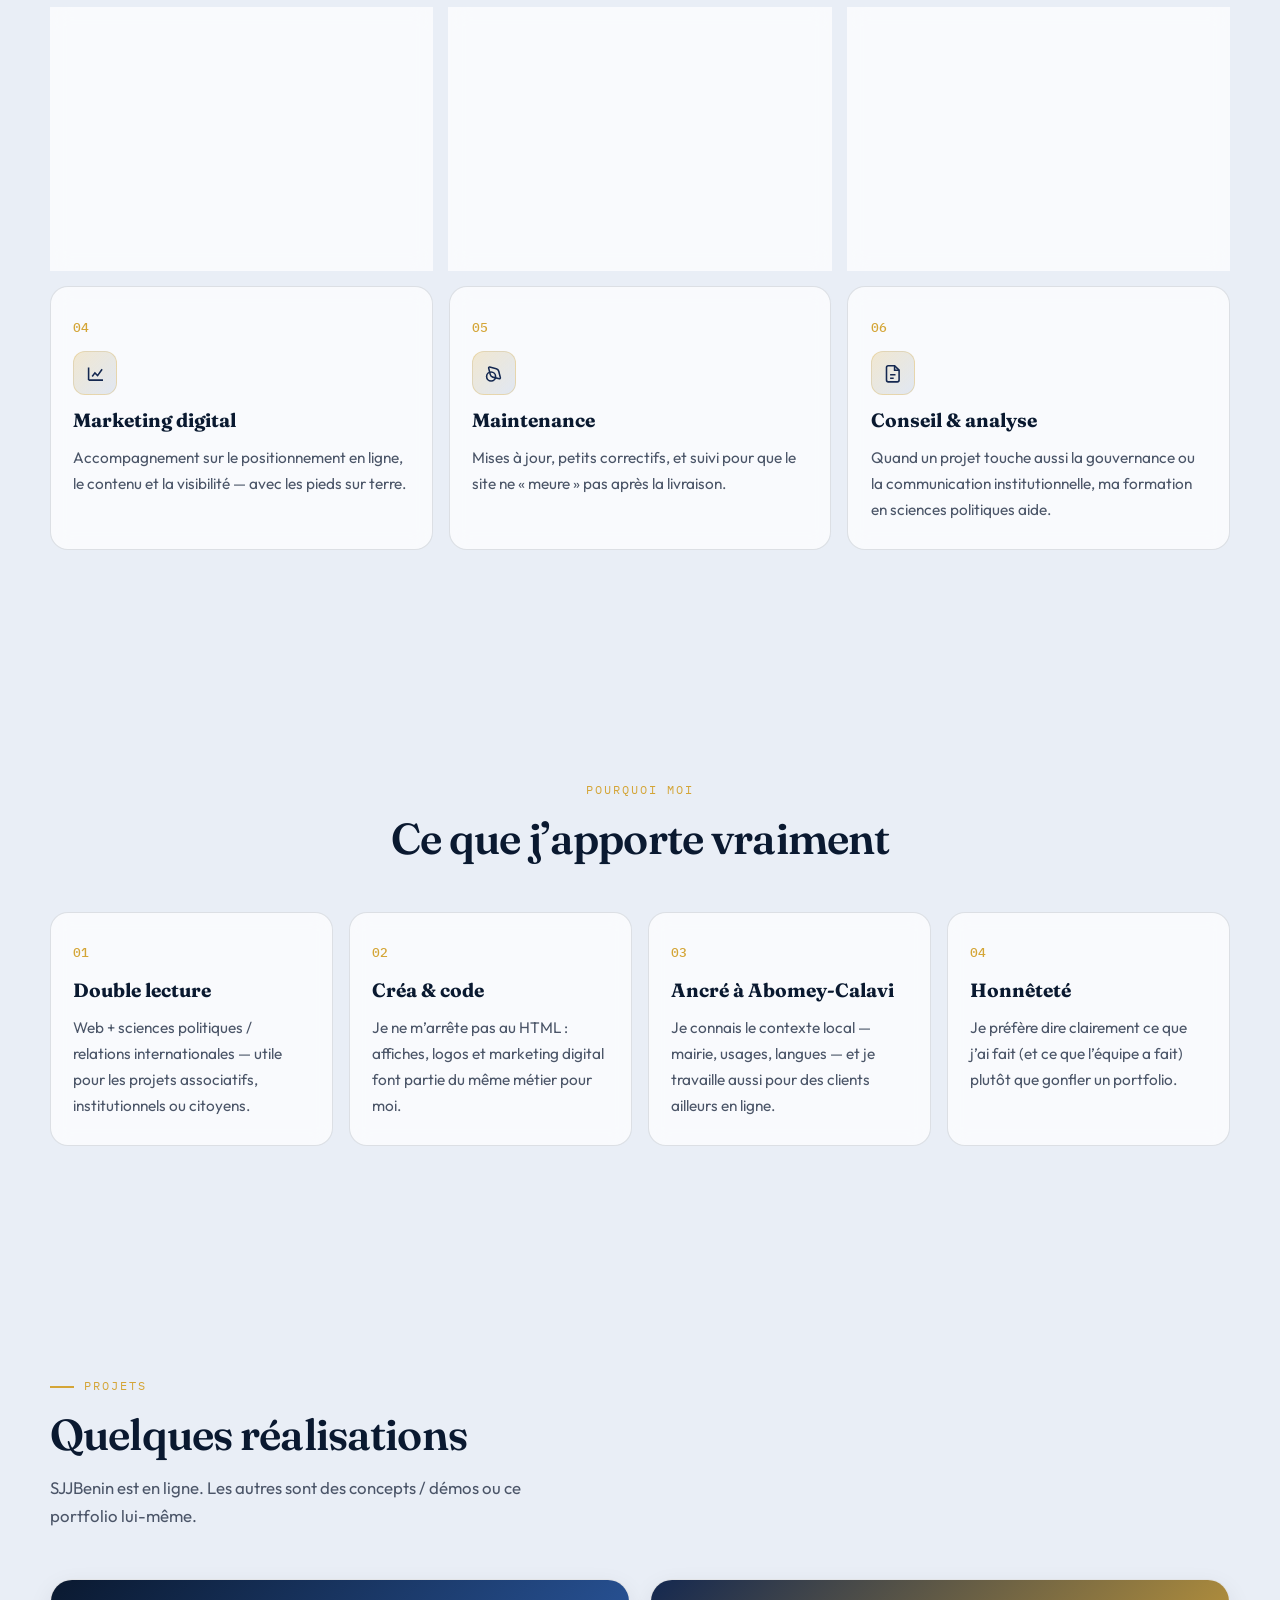
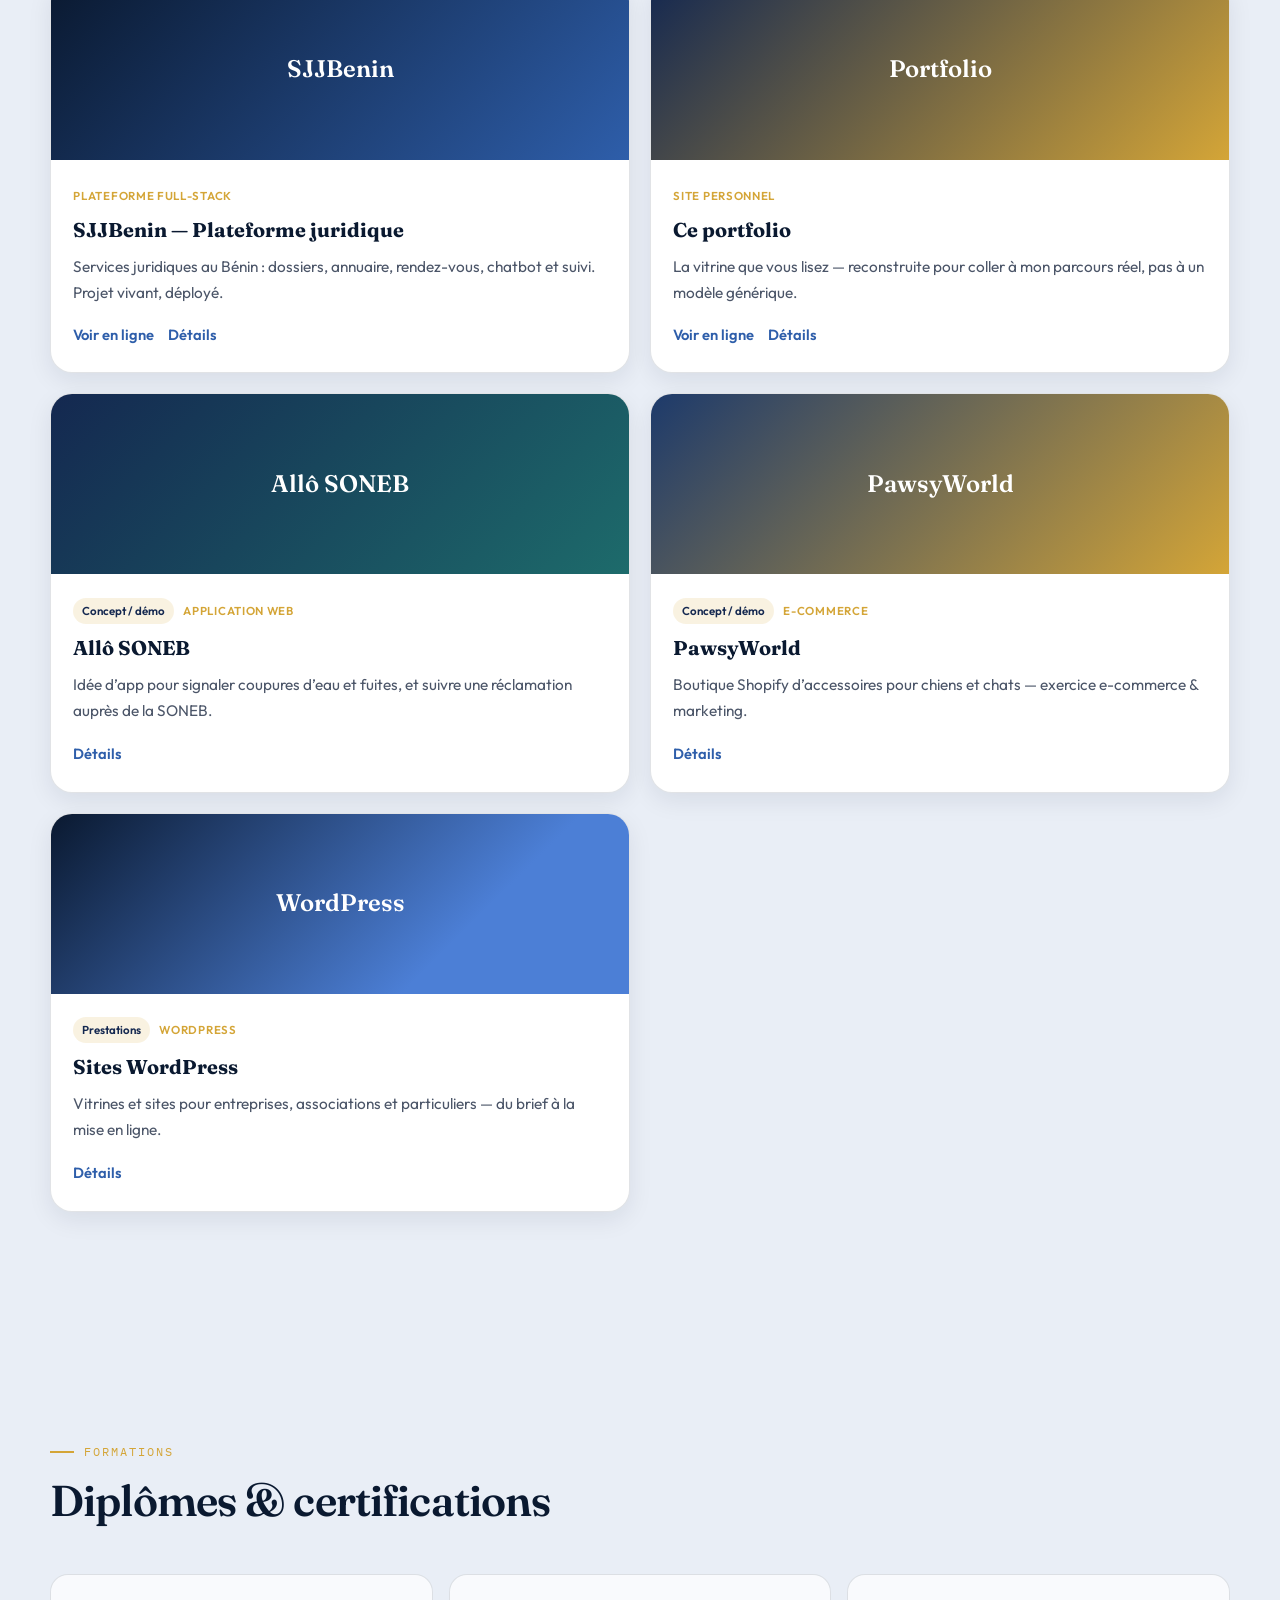
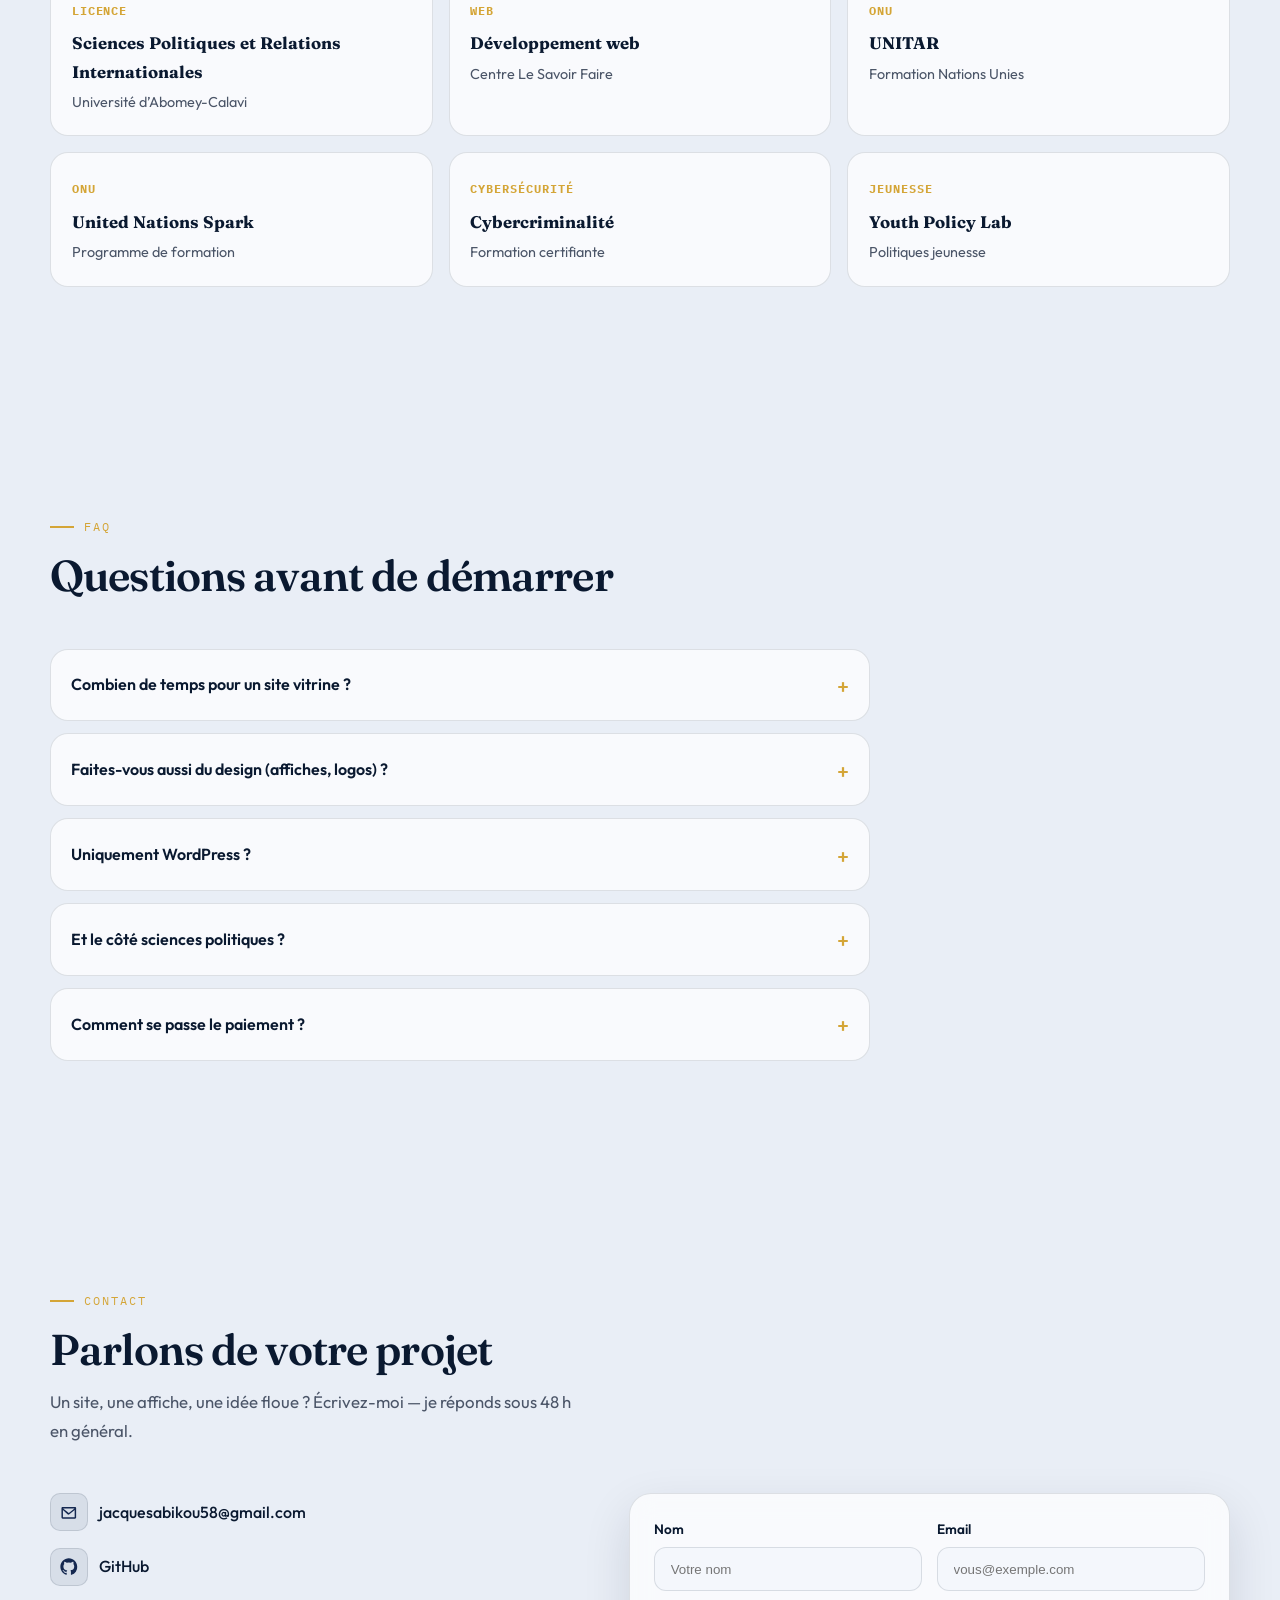
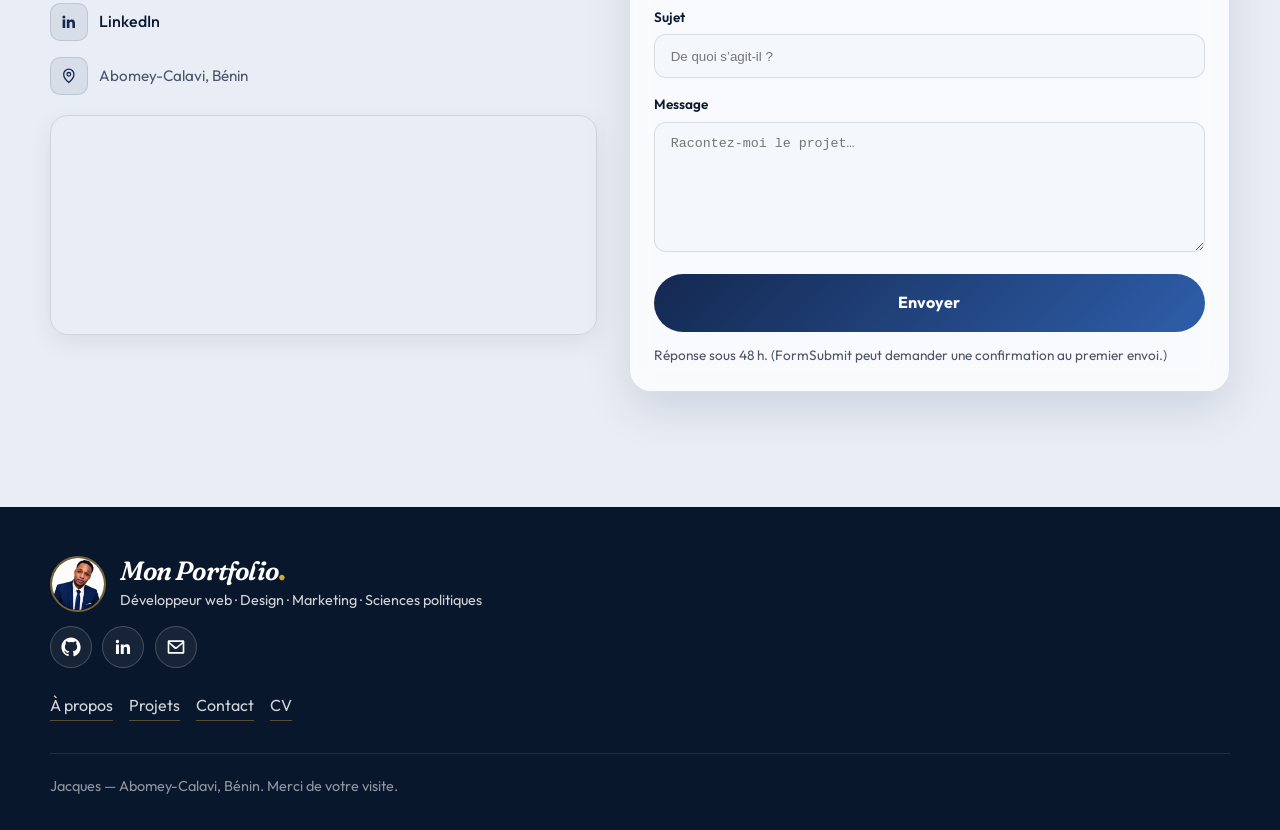
==== commit 5b0e0c89: "Restore Portfolio de Jacques in title and hero; use Mon Portfolio as site brand." ====
--- a/index.html
+++ b/index.html
@@ -3,20 +3,20 @@
 <head>
 <meta charset="UTF-8">
 <meta name="viewport" content="width=device-width, initial-scale=1.0">
-<title>ABIKOU Jacques Moïse Agossou | Développeur Web & Sciences Politiques — Abomey-Calavi</title>
+<title>Portfolio de Jacques Moïse A. ABIKOU | Développeur Web — Abomey-Calavi</title>
 <meta name="description" content="Je suis Jacques Moïse A. ABIKOU, développeur web à Abomey-Calavi. Sites clairs et utiles, design d’affiches et logos, marketing digital — à la croisée des sciences sociales et du numérique.">
 <meta name="robots" content="index,follow">
 <meta name="author" content="ABIKOU Jacques Moïse Agossou">
 <meta name="theme-color" content="#0A1930">
 <link rel="canonical" href="https://portfolio-jack-4640.vercel.app/">
 <meta property="og:type" content="website">
-<meta property="og:title" content="Jacques. — Développeur Web · Abomey-Calavi">
+<meta property="og:title" content="Portfolio de Jacques | Développeur Web · Abomey-Calavi">
 <meta property="og:description" content="Sites web, design créatif et marketing digital. Formation en Sciences Politiques et Relations Internationales.">
 <meta property="og:url" content="https://portfolio-jack-4640.vercel.app/">
 <meta property="og:image" content="https://portfolio-jack-4640.vercel.app/assets/profile.jpg">
 <meta property="og:locale" content="fr_FR">
 <meta name="twitter:card" content="summary_large_image">
-<meta name="twitter:title" content="Jacques. — Développeur Web · Abomey-Calavi">
+<meta name="twitter:title" content="Portfolio de Jacques | Développeur Web · Abomey-Calavi">
 <meta name="twitter:description" content="Sites web, design créatif et marketing digital depuis Abomey-Calavi, Bénin.">
 <meta name="twitter:image" content="https://portfolio-jack-4640.vercel.app/assets/profile.jpg">
 <link rel="icon" href="assets/favicon.svg" type="image/svg+xml">
@@ -64,7 +64,7 @@
 <a class="skip-link" href="#main">Aller au contenu</a>
 
 <div id="preloader" aria-hidden="true">
-  <div class="loader-brand">Jacques<span>.</span></div>
+  <div class="loader-brand">Mon Portfolio<span>.</span></div>
   <div class="loader-bar"><i></i></div>
 </div>
 
@@ -112,7 +112,7 @@
   </div>
   <div class="wrap hero-grid">
     <div class="hero-content">
-      <p class="hero-brand hero-anim" data-anim>Jacques<span>.</span></p>
+      <p class="hero-brand hero-anim" data-anim>Portfolio de Jacques</p>
       <h1 class="hero-title hero-anim" data-anim>Je suis Jacques Moïse A. ABIKOU, développeur web.</h1>
       <p class="hero-sub hero-anim" data-anim>
         Je construis des sites clairs, utiles et prêts à servir. Je conçois aussi des affiches et des logos, et j’interviens en marketing digital — un profil à la croisée des sciences sociales et du numérique.
@@ -629,7 +629,7 @@
       <div class="footer-brand-row">
         <img src="assets/profile.jpg" alt="Portrait de ABIKOU Jacques Moïse Agossou" class="footer-avatar" width="56" height="56">
         <div>
-          <p class="footer-brand">Jacques<span>.</span></p>
+          <p class="footer-brand">Mon Portfolio<span>.</span></p>
           <p class="footer-tag">Développeur web · Design · Marketing · Sciences politiques</p>
         </div>
       </div>
--- a/style.css
+++ b/style.css
@@ -291,21 +291,24 @@
 }
 .hero-content { max-width: 640px; }
 .hero-brand {
-  font-family: var(--font-display);
-  font-style: italic;
-  font-size: clamp(3.2rem, 9vw, 5.6rem);
-  font-weight: 600;
-  line-height: 0.92;
-  letter-spacing: -0.045em;
-  font-optical-sizing: auto;
-  font-variation-settings: "SOFT" 60, "WONK" 1;
+  font-family: var(--font-mono);
+  font-style: normal;
+  font-size: 0.78rem;
+  font-weight: 500;
+  line-height: 1.2;
+  letter-spacing: 0.16em;
+  text-transform: uppercase;
   margin-bottom: 1rem;
-  color: #fff;
-}
-.hero-brand span {
   color: var(--gold);
-  font-style: normal;
-  font-weight: 700;
+  display: flex;
+  align-items: center;
+  gap: 0.65rem;
+}
+.hero-brand::before {
+  content: "";
+  width: 1.5rem;
+  height: 2px;
+  background: var(--gold);
 }
 .hero-title {
   font-family: var(--font-display);
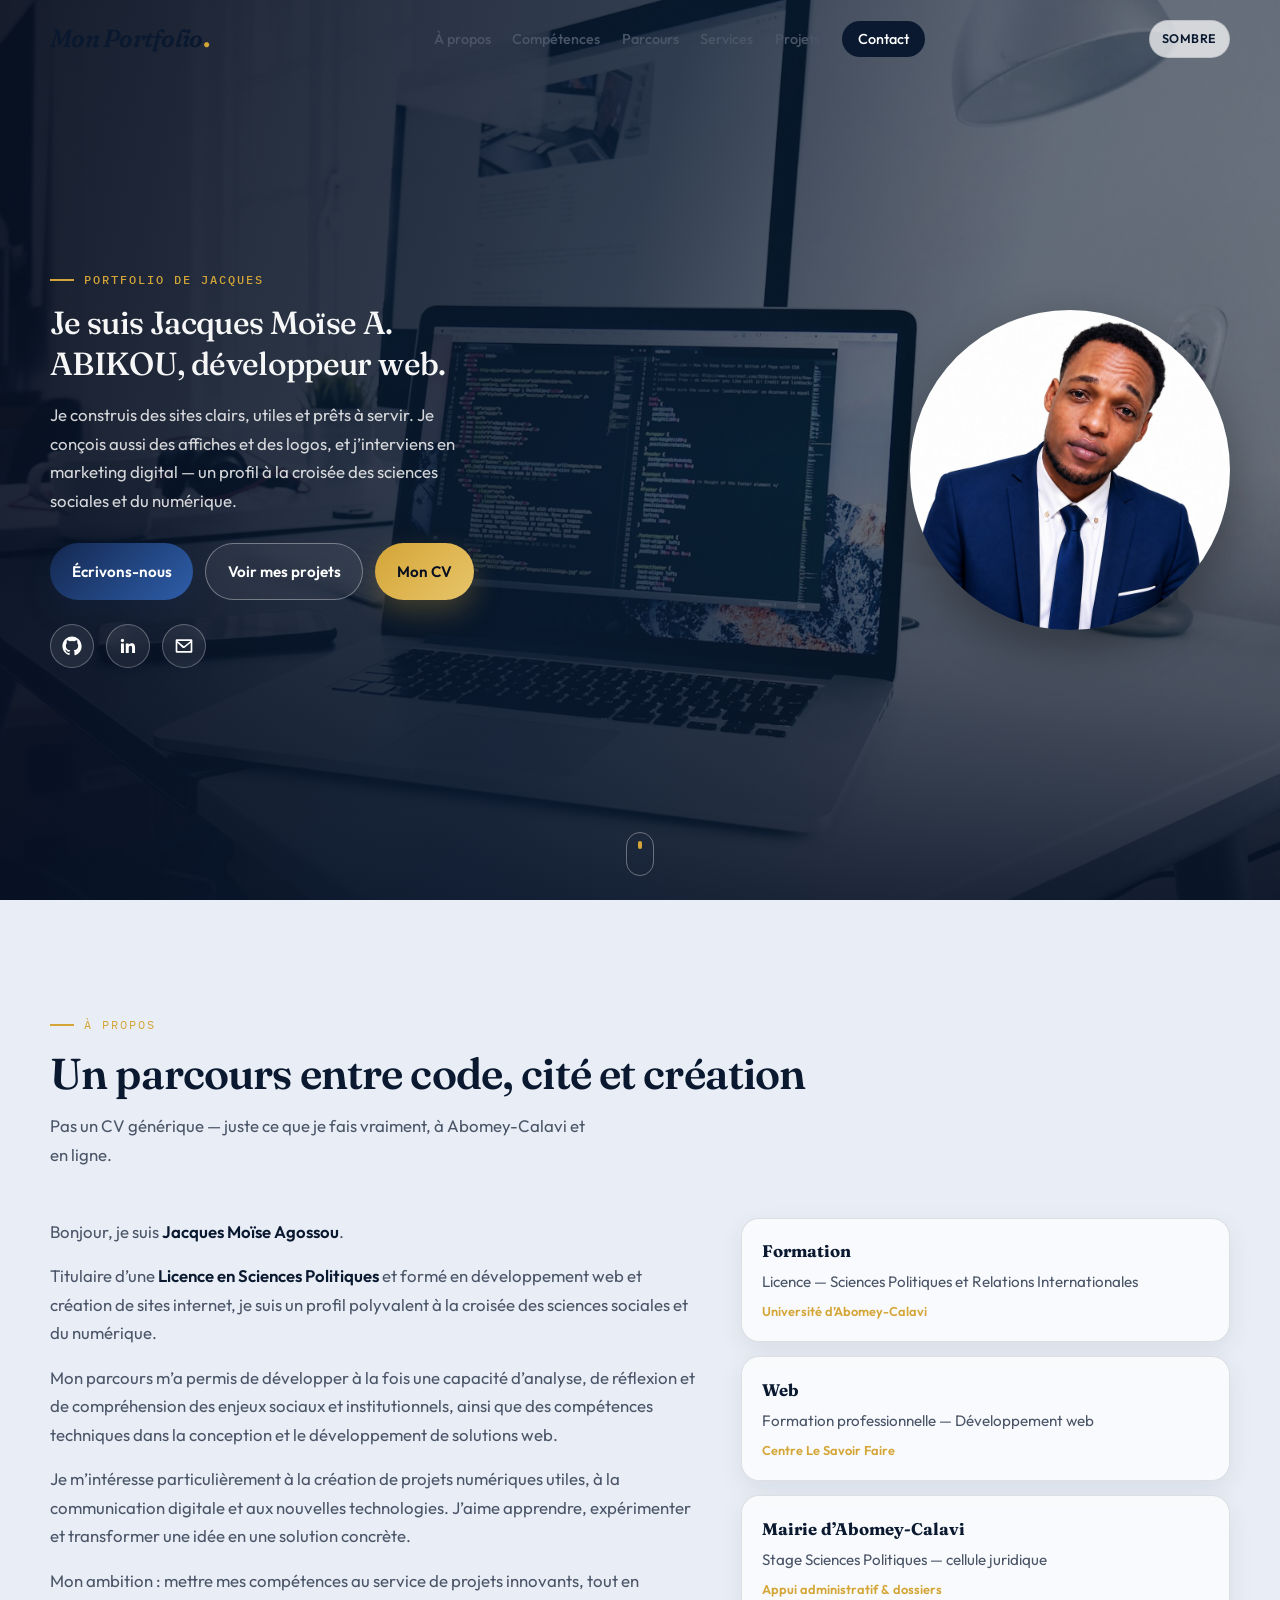
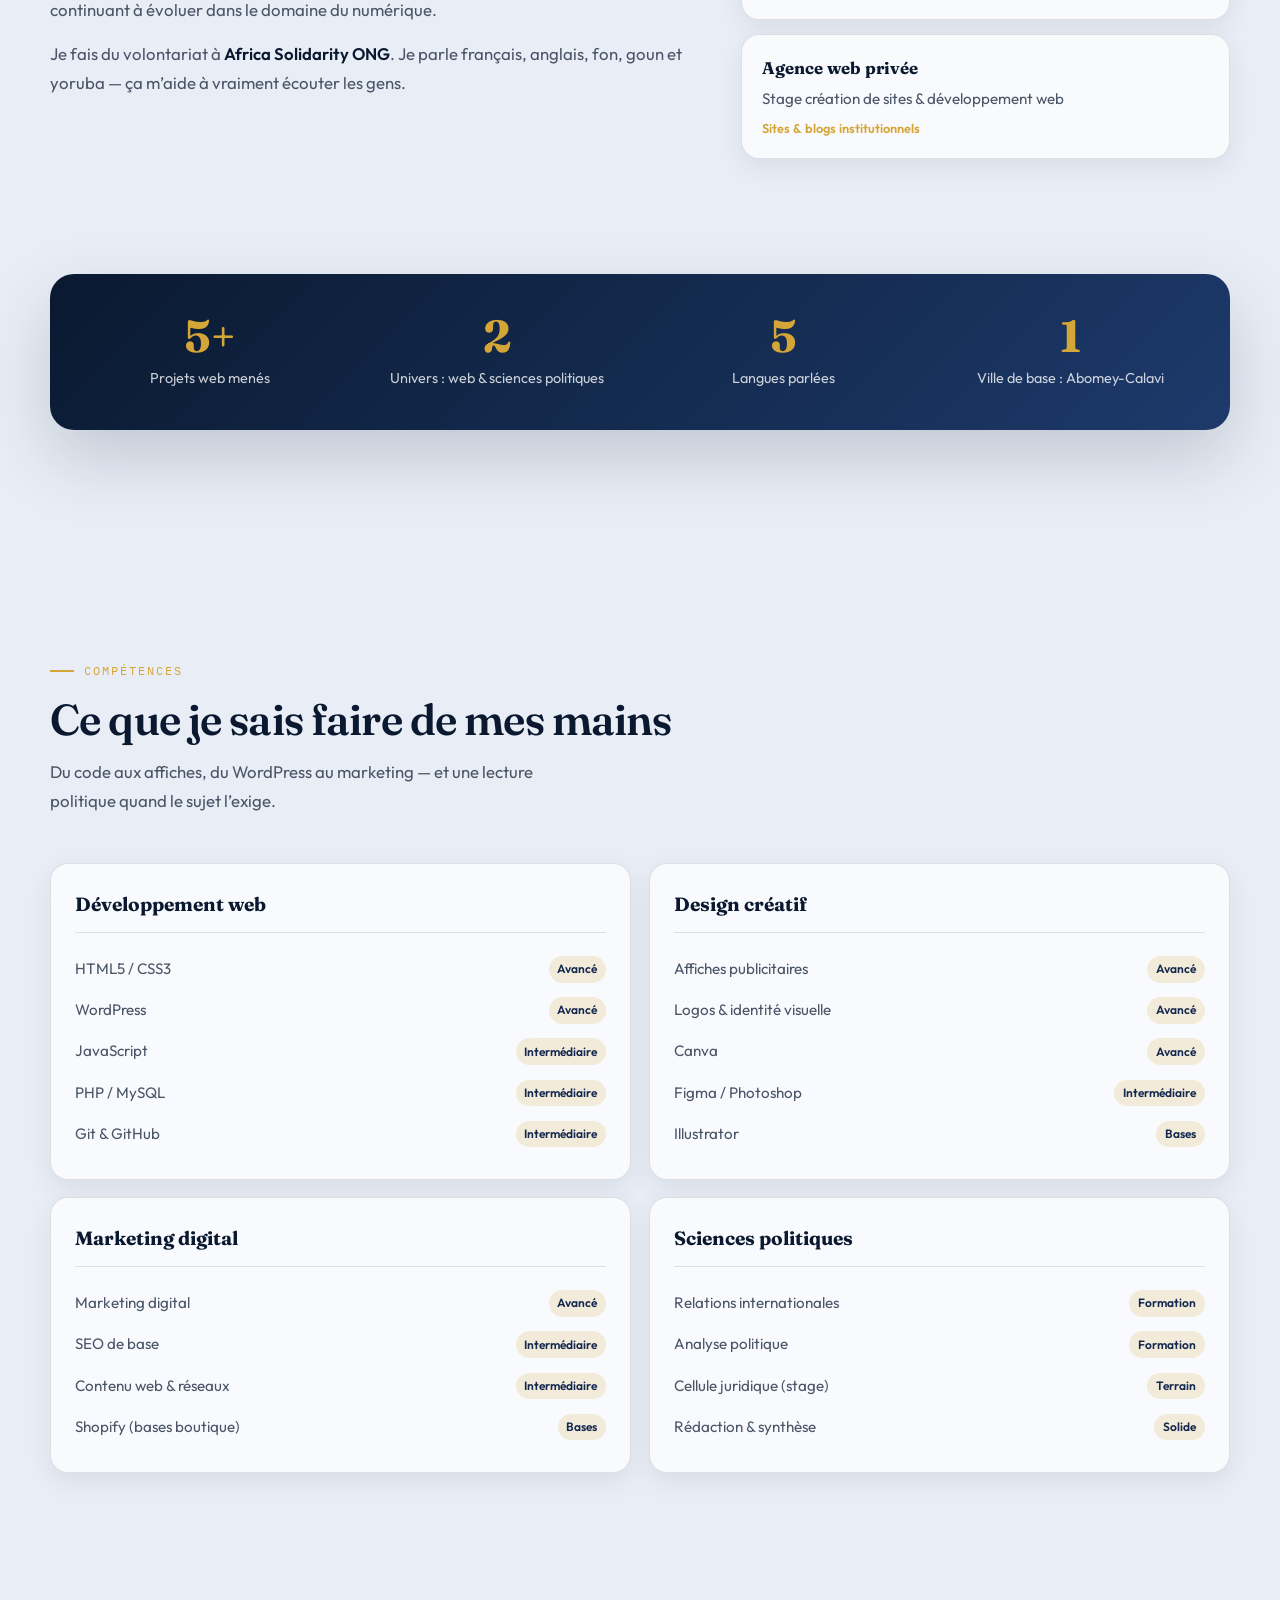
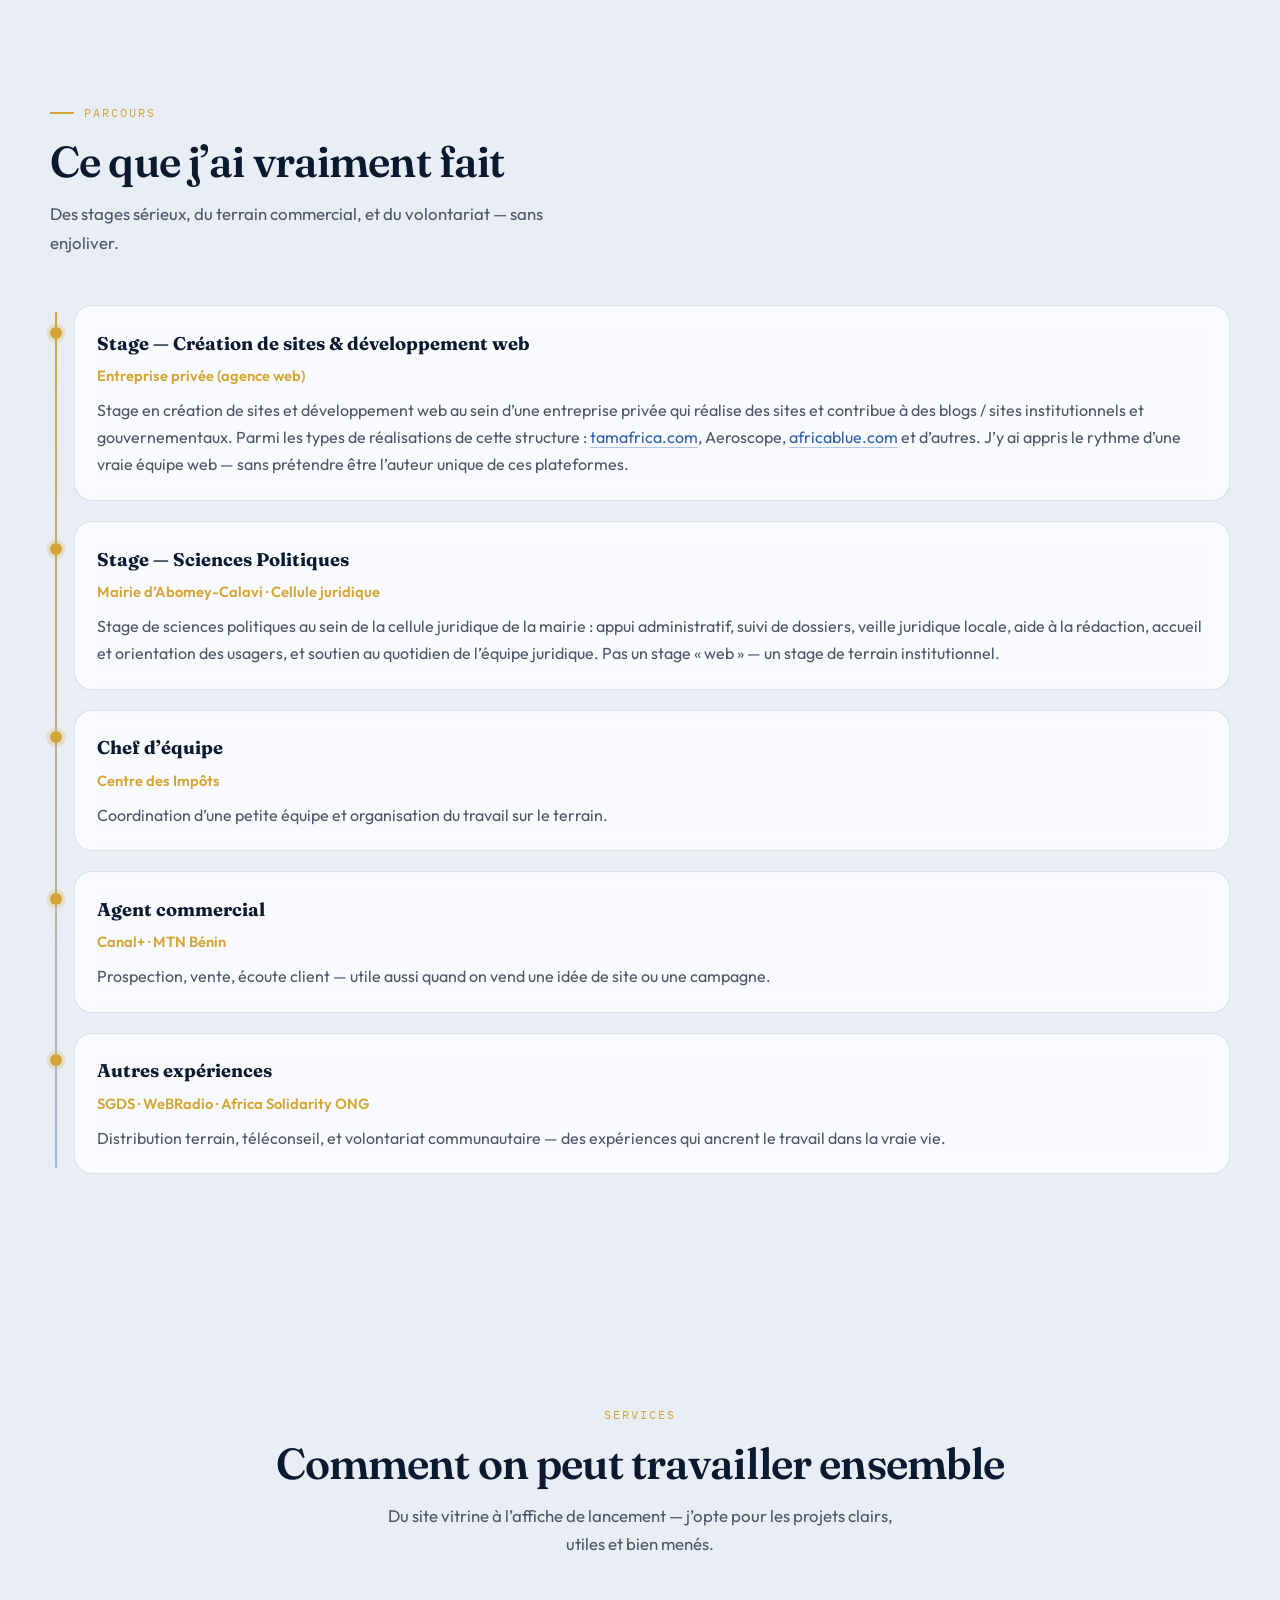
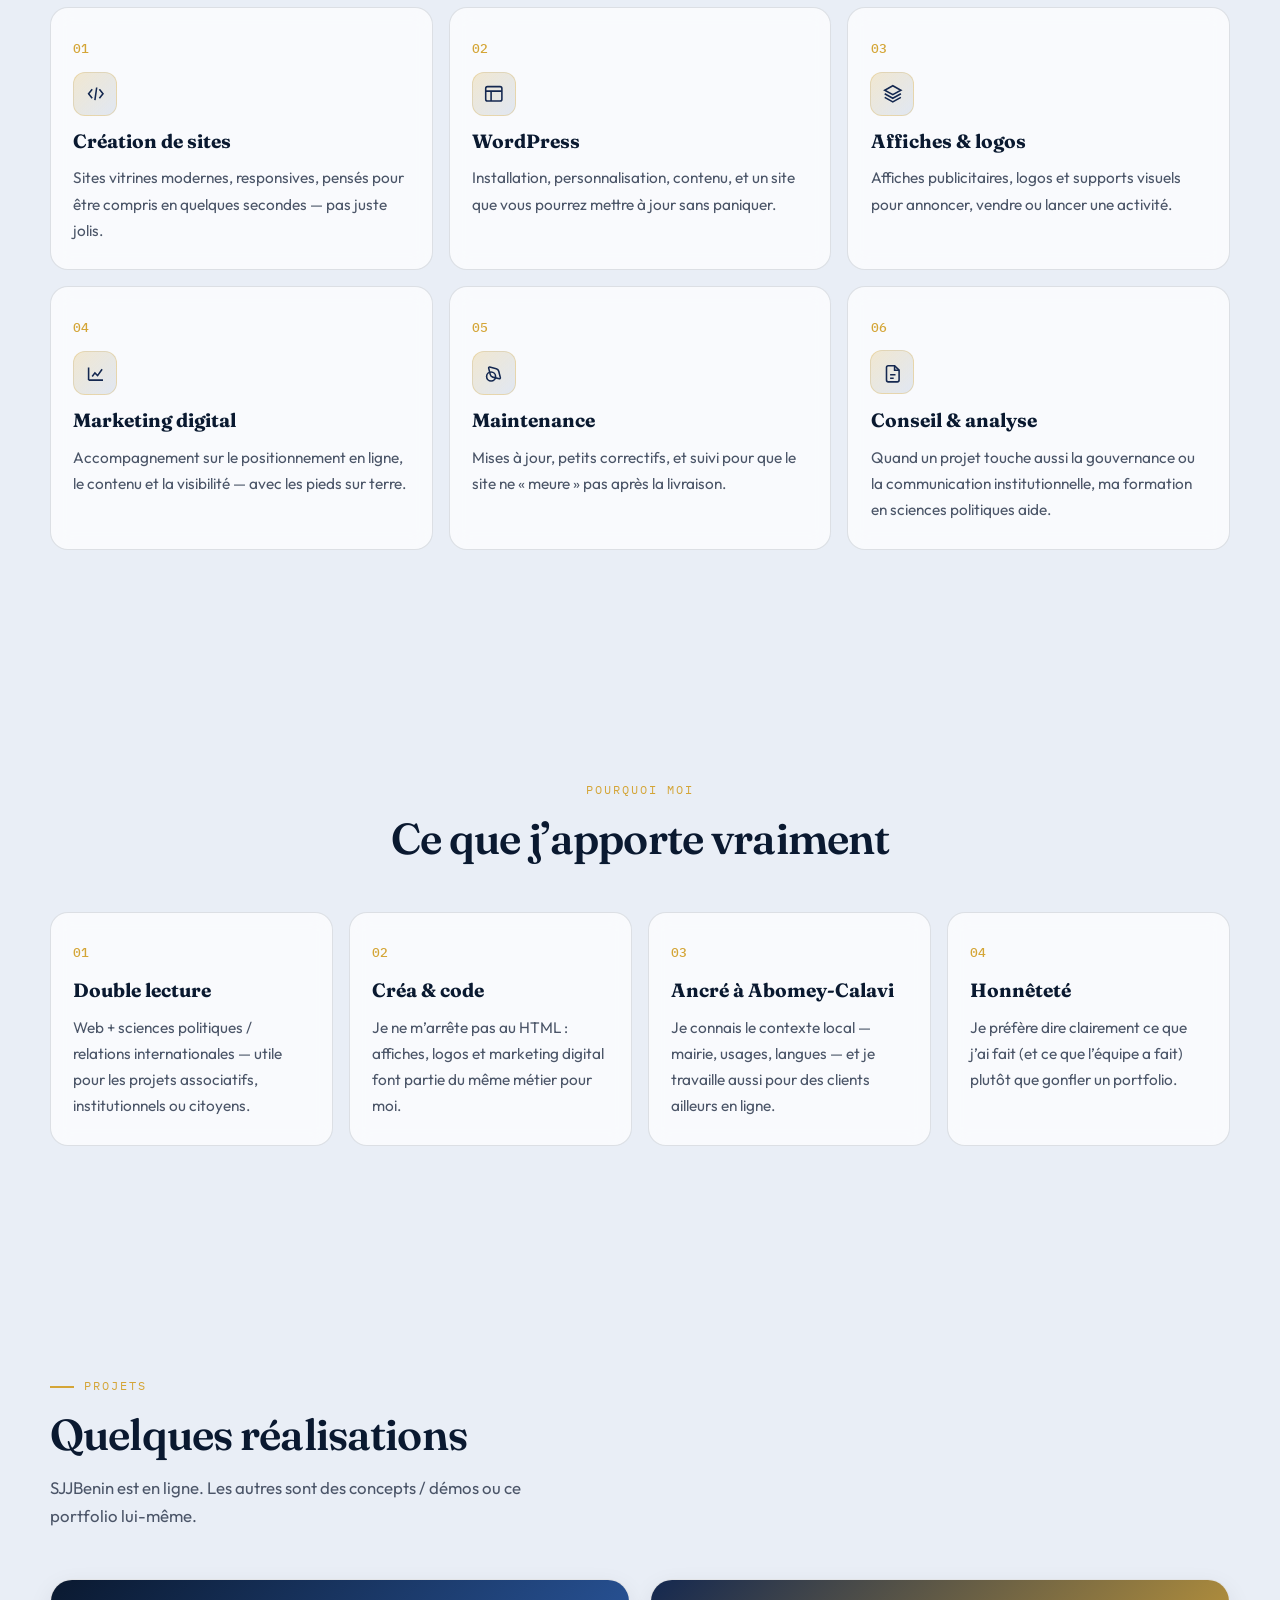
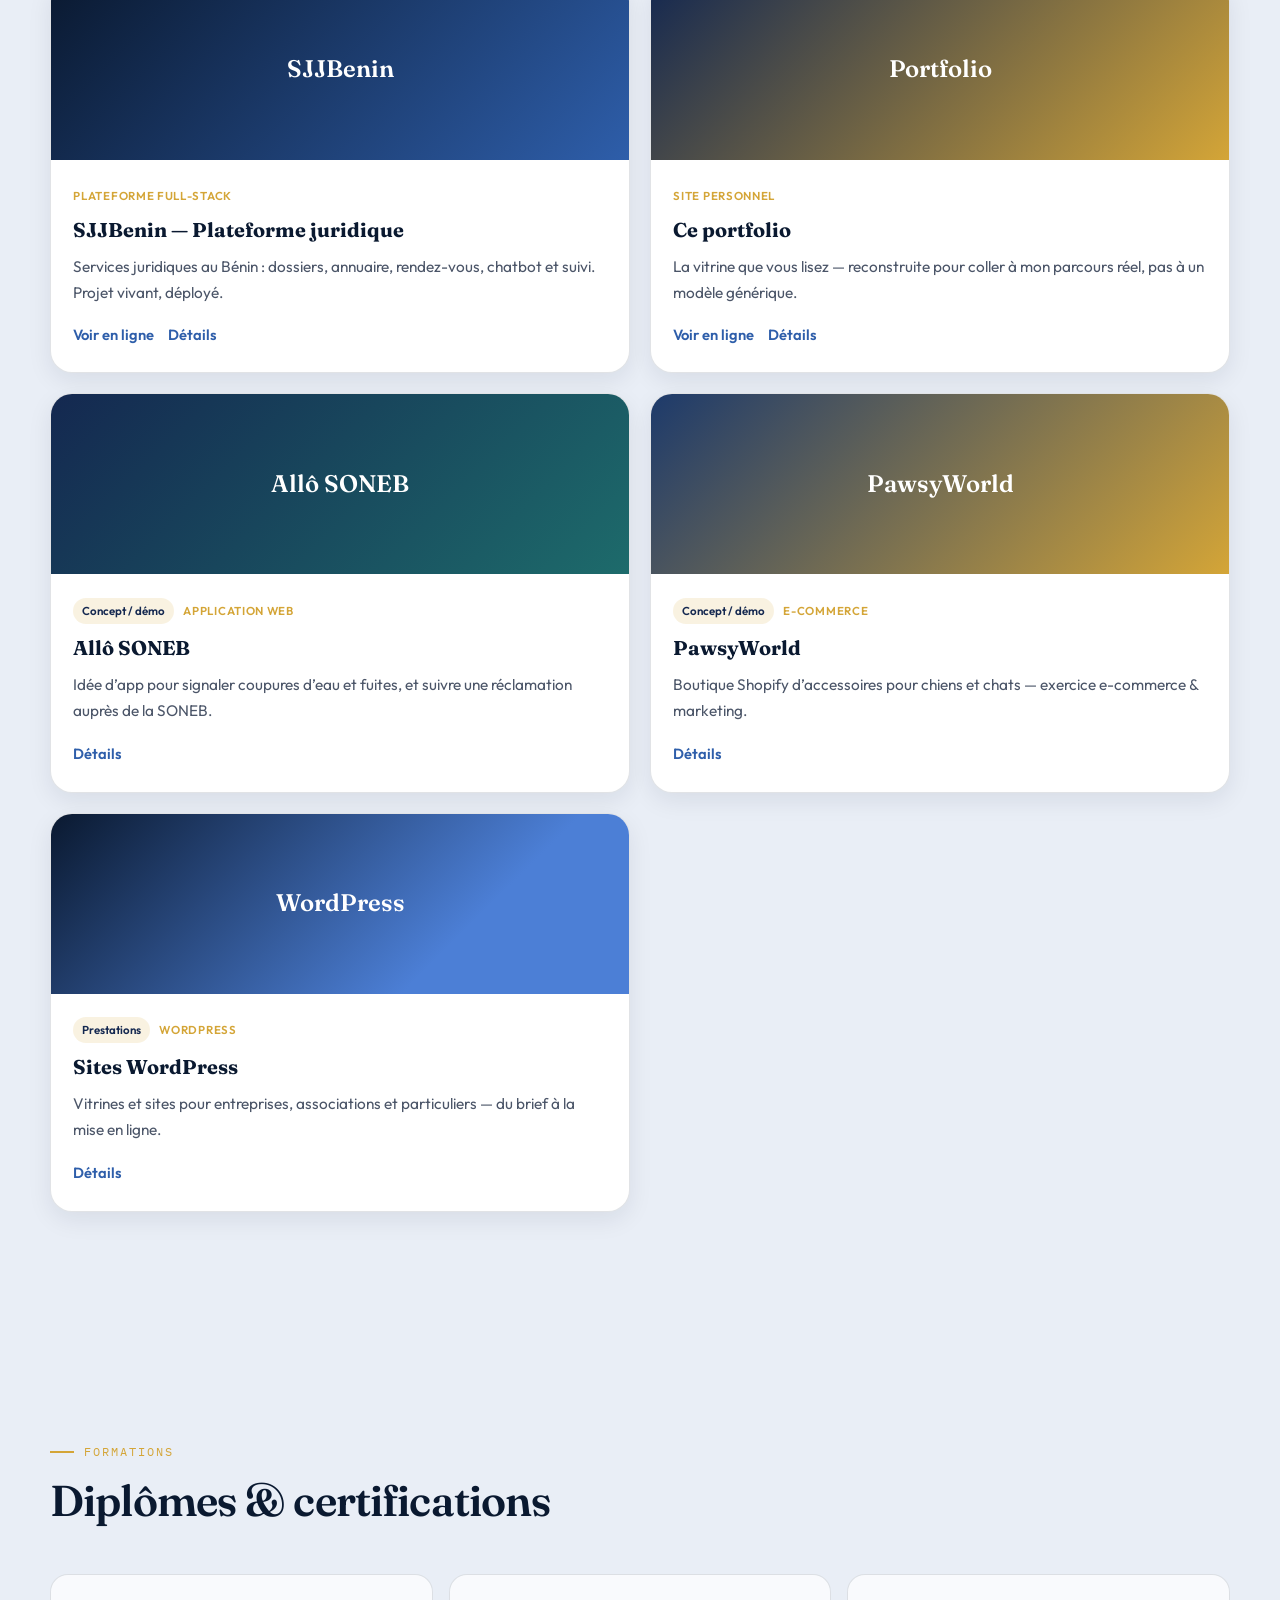
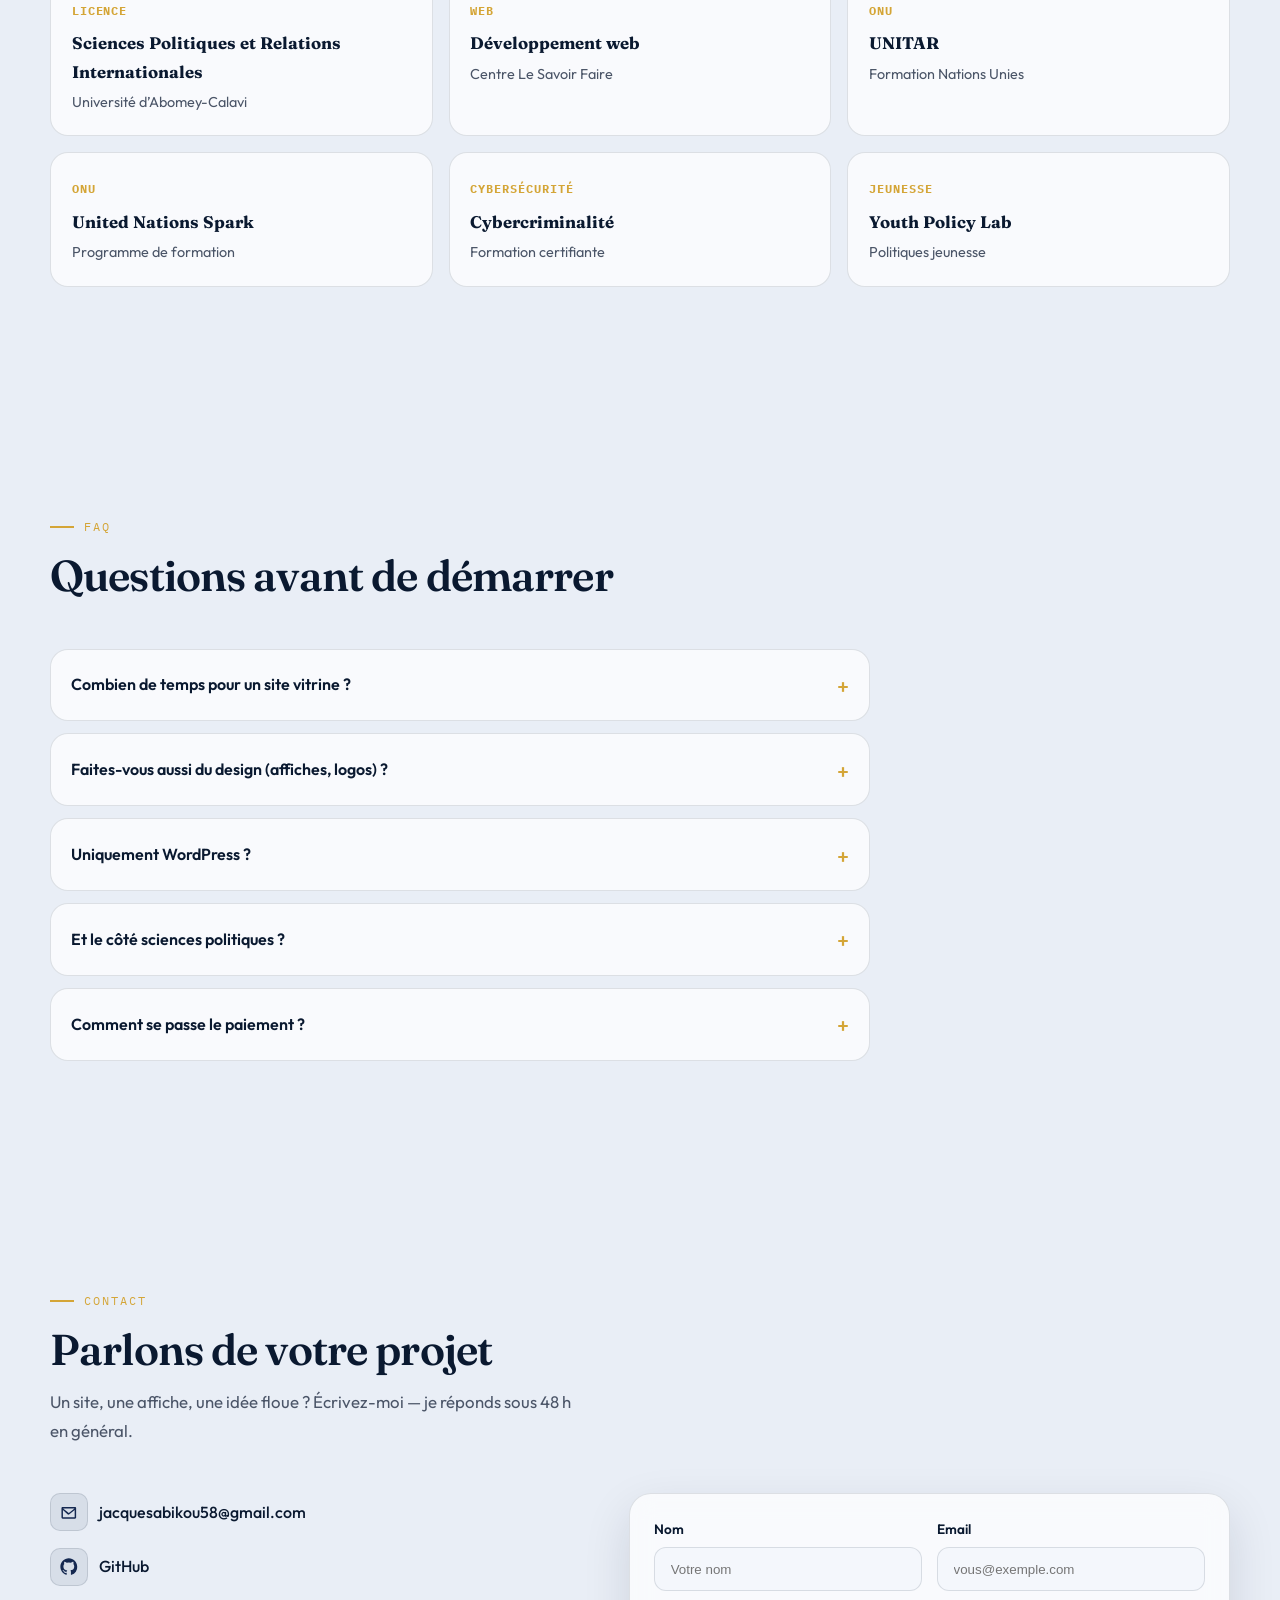
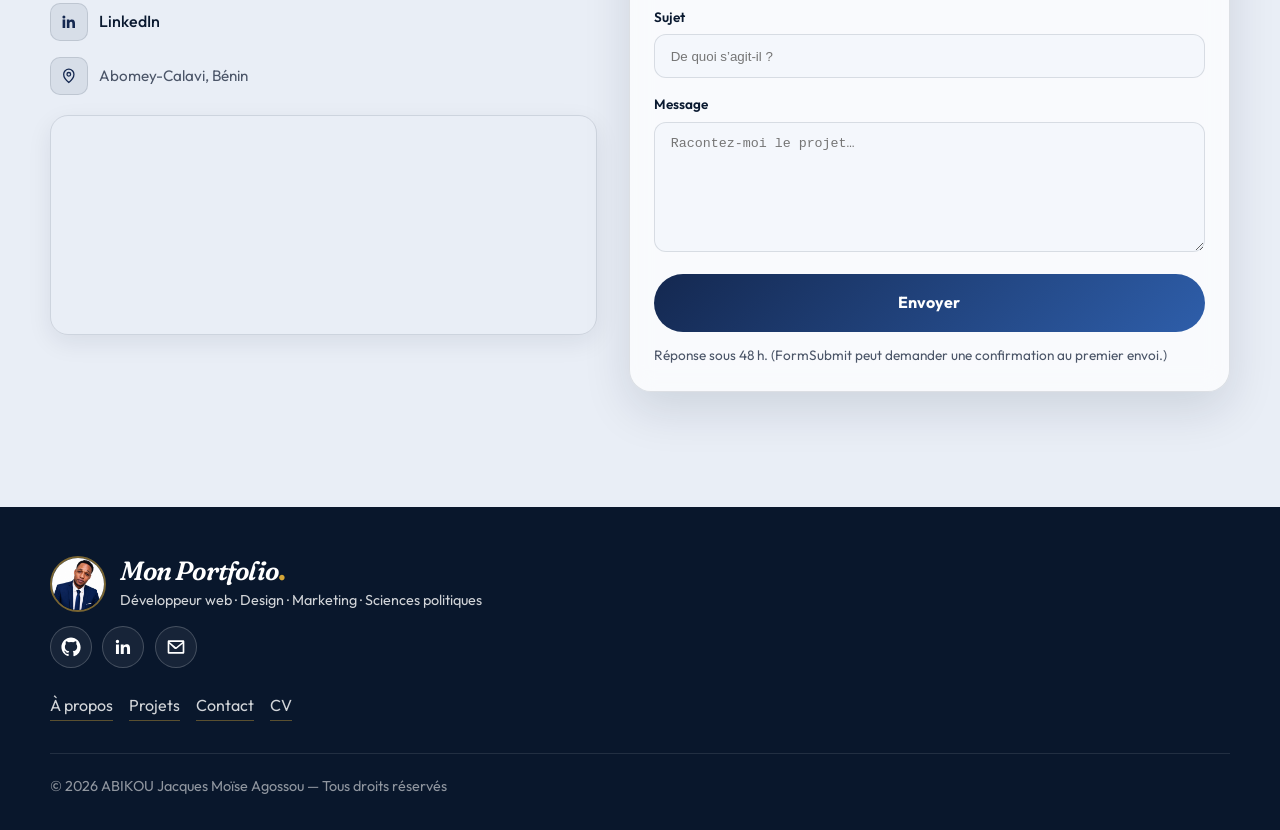
==== commit 91c023d1: "Restore the French copyright line in the site footer." ====
--- a/index.html
+++ b/index.html
@@ -651,7 +651,7 @@
       <a href="#contact">Contact</a>
       <a href="cv.html">CV</a>
     </div>
-    <p class="footer-sign">Jacques — Abomey-Calavi, Bénin. Merci de votre visite.</p>
+    <p class="footer-sign">© 2026 ABIKOU Jacques Moïse Agossou — Tous droits réservés</p>
   </div>
 </footer>
 
